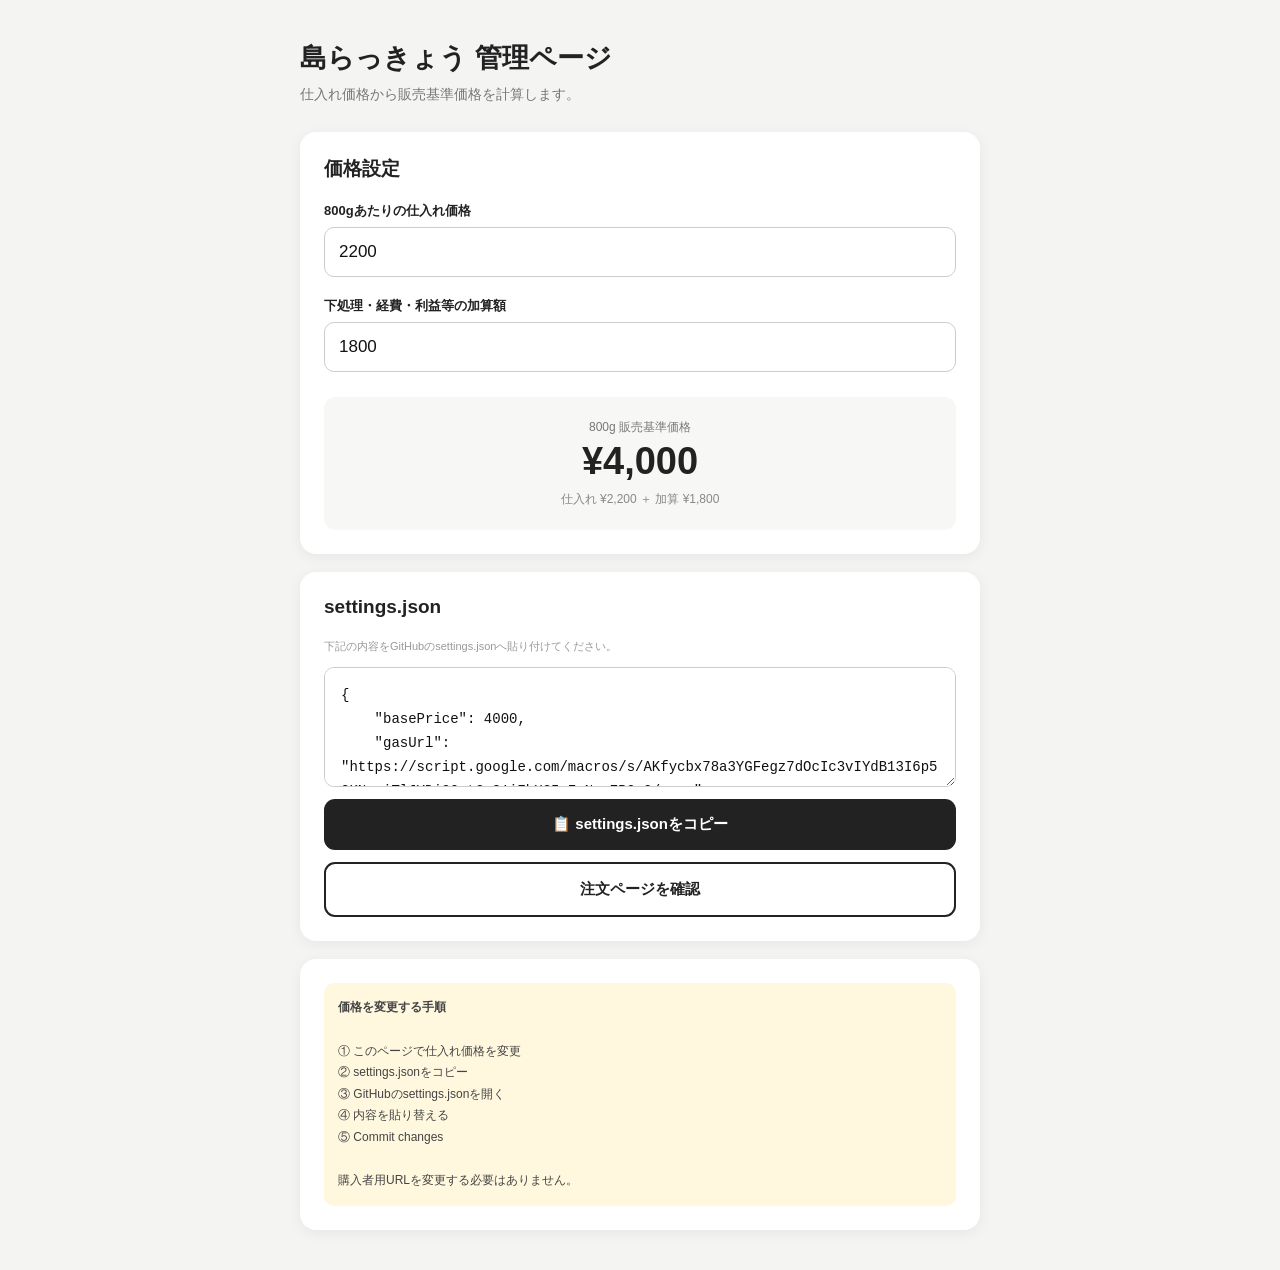
==== control.html @ 5f767c68 "Add files via upload" ====
<!DOCTYPE html>
<html lang="ja">
<head>
<meta charset="UTF-8">
<meta name="viewport" content="width=device-width, initial-scale=1.0">

<title>島らっきょう 管理ページ</title>

<style>
    * {
        box-sizing: border-box;
    }

    html {
        color-scheme: light;
    }

    body {
        margin: 0;
        background: #f4f4f2;
        color: #222;
        font-family:
            -apple-system,
            BlinkMacSystemFont,
            "Segoe UI",
            "Hiragino Kaku Gothic ProN",
            "Yu Gothic",
            sans-serif;
    }

    .container {
        width: min(680px, calc(100% - 32px));
        margin: 40px auto;
    }

    header {
        margin-bottom: 25px;
    }

    h1 {
        margin: 0 0 7px;
        font-size: 27px;
    }

    .subtitle {
        color: #777;
        font-size: 14px;
        line-height: 1.7;
    }

    .card {
        margin-bottom: 18px;
        padding: 24px;
        background: #fff;
        border-radius: 16px;
        box-shadow: 0 3px 14px rgba(0,0,0,.06);
    }

    h2 {
        margin: 0 0 20px;
        font-size: 19px;
    }

    .form-group {
        margin-bottom: 20px;
    }

    label {
        display: block;
        margin-bottom: 7px;
        font-size: 13px;
        font-weight: bold;
    }

    input {
        width: 100%;
        padding: 14px;
        border: 1px solid #ccc;
        border-radius: 10px;
        background: #fff;
        color: #111;
        font-size: 17px;
    }

    .help {
        margin-top: 6px;
        color: #999;
        font-size: 11px;
        line-height: 1.6;
    }

    .result {
        margin-top: 25px;
        padding: 22px;
        background: #f7f7f5;
        border-radius: 12px;
        text-align: center;
    }

    .result-label {
        color: #777;
        font-size: 12px;
    }

    .result-price {
        margin-top: 4px;
        font-size: 38px;
        font-weight: bold;
    }

    .calculation {
        margin-top: 8px;
        color: #888;
        font-size: 12px;
    }

    textarea {
        display: block;
        width: 100%;
        min-height: 120px;
        padding: 16px;
        border: 1px solid #ccc;
        border-radius: 10px;
        background: #fff !important;
        color: #111 !important;
        -webkit-text-fill-color: #111;
        font-family: monospace;
        font-size: 14px;
        line-height: 1.7;
        resize: vertical;
    }

    button {
        width: 100%;
        margin-top: 12px;
        padding: 16px;
        border: 0;
        border-radius: 11px;
        background: #222;
        color: #fff;
        font-size: 15px;
        font-weight: bold;
        cursor: pointer;
    }

    button.secondary {
        border: 2px solid #222;
        background: #fff;
        color: #222;
    }

    .success {
        margin-top: 10px;
        color: #16823b;
        font-size: 13px;
        font-weight: bold;
        text-align: center;
    }

    .notice {
        padding: 14px;
        background: #fff8df;
        color: #444;
        border-radius: 10px;
        font-size: 12px;
        line-height: 1.8;
    }

    .hidden {
        display: none;
    }

    @media (max-width: 520px) {
        .container {
            margin-top: 22px;
        }

        .card {
            padding: 20px;
        }

        .result-price {
            font-size: 34px;
        }
    }
</style>
</head>

<body>

<div class="container">

    <header>

        <h1>
            島らっきょう 管理ページ
        </h1>

        <div class="subtitle">
            仕入れ価格から販売基準価格を計算します。
        </div>

    </header>


    <section class="card">

        <h2>
            価格設定
        </h2>


        <div class="form-group">

            <label for="costPrice">
                800gあたりの仕入れ価格
            </label>

            <input
                type="number"
                id="costPrice"
                value="2200"
                min="0"
                step="10"
            >

        </div>


        <div class="form-group">

            <label for="margin">
                下処理・経費・利益等の加算額
            </label>

            <input
                type="number"
                id="margin"
                value="1800"
                min="0"
                step="10"
            >

        </div>


        <div class="result">

            <div class="result-label">
                800g 販売基準価格
            </div>

            <div
                class="result-price"
                id="basePriceDisplay"
            >
                ¥4,000
            </div>

            <div
                class="calculation"
                id="calculationDisplay"
            ></div>

        </div>

    </section>


    <section class="card">

        <h2>
            settings.json
        </h2>

        <div class="help" style="margin-bottom:12px;">
            下記の内容をGitHubのsettings.jsonへ貼り付けてください。
        </div>


        <textarea
            id="settingsOutput"
            readonly
            spellcheck="false"
        ></textarea>


        <button
            type="button"
            onclick="copySettings()"
        >
            📋 settings.jsonをコピー
        </button>


        <button
            class="secondary"
            type="button"
            onclick="openOrderPage()"
        >
            注文ページを確認
        </button>


        <div
            class="success hidden"
            id="copySuccess"
        >
            コピーしました！
        </div>

    </section>


    <section class="card">

        <div class="notice">
            <strong>価格を変更する手順</strong><br><br>

            ① このページで仕入れ価格を変更<br>
            ② settings.jsonをコピー<br>
            ③ GitHubのsettings.jsonを開く<br>
            ④ 内容を貼り替える<br>
            ⑤ Commit changes<br><br>

            購入者用URLを変更する必要はありません。
        </div>

    </section>

</div>


<script>

let currentSettings = {"basePrice": 3800, "gasUrl": "https://script.google.com/macros/s/AKfycbx78a3YGFegz7dOcIc3vIYdB13I6p5OKNwziTlJYDi2QgtCr81i7hXG5wFnN_xEBQ-0/exec"};

const costInput =
    document.getElementById(
        "costPrice"
    );


const marginInput =
    document.getElementById(
        "margin"
    );


/* ========================================
   基準価格
======================================== */

function calculateBasePrice() {

    const cost =
        Number(
            costInput.value
        ) || 0;


    const margin =
        Number(
            marginInput.value
        ) || 0;


    return (
        Math.round(
            (cost + margin) / 10
        ) * 10
    );
}


/* ========================================
   表示更新
======================================== */

function updatePrice() {

    const cost =
        Number(
            costInput.value
        ) || 0;


    const margin =
        Number(
            marginInput.value
        ) || 0;


    const price =
        calculateBasePrice();


    document
        .getElementById(
            "basePriceDisplay"
        )
        .textContent =
            "¥" +
            price.toLocaleString();


    document
        .getElementById(
            "calculationDisplay"
        )
        .textContent =
            "仕入れ ¥" +
            cost.toLocaleString() +
            " ＋ 加算 ¥" +
            margin.toLocaleString();


    /*
        JSON生成
    */

    const settings = {
        ...currentSettings,
        basePrice: price
    };


    document
        .getElementById(
            "settingsOutput"
        )
        .value =
            JSON.stringify(
                settings,
                null,
                4
            );
}


/* ========================================
   コピー
======================================== */

async function copySettings() {

    const text =
        document
            .getElementById(
                "settingsOutput"
            )
            .value;


    try {

        await navigator
            .clipboard
            .writeText(
                text
            );

    } catch (error) {

        const textarea =
            document.getElementById(
                "settingsOutput"
            );


        textarea.focus();
        textarea.select();

        document.execCommand(
            "copy"
        );

    }


    document
        .getElementById(
            "copySuccess"
        )
        .classList
        .remove(
            "hidden"
        );


    setTimeout(
        () => {

            document
                .getElementById(
                    "copySuccess"
                )
                .classList
                .add(
                    "hidden"
                );

        },
        2000
    );
}


/* ========================================
   注文ページ確認
======================================== */

function openOrderPage() {

    const orderURL =
        new URL(
            "./order.html",
            window.location.href
        );


    window.open(
        orderURL.href,
        "_blank"
    );
}


/* ========================================
   入力
======================================== */

costInput.addEventListener(
    "input",
    updatePrice
);


marginInput.addEventListener(
    "input",
    updatePrice
);


/* ========================================
   初期化
======================================== */

updatePrice();

// 読み込んだ送信先などを保持し、基準価格だけ更新します。
async function loadCurrentSettings() {
    try {
        const response = await fetch("./settings.json?t=" + Date.now(), {cache: "no-store"});
        if (!response.ok) throw new Error("設定取得エラー");
        const settings = await response.json();
        if (typeof settings.gasUrl !== "string" || !settings.gasUrl.trim()) {
            throw new Error("送信先が未設定です");
        }
        currentSettings = settings;
        updatePrice();
    } catch (error) {
        // 現在の設定を取得できない場合も、この統合版の既存送信先を保持します。
        console.warn("設定の取得に失敗しました。既存の送信先を保持します。", error);
    }
}
loadCurrentSettings();

</script>

</body>
</html>
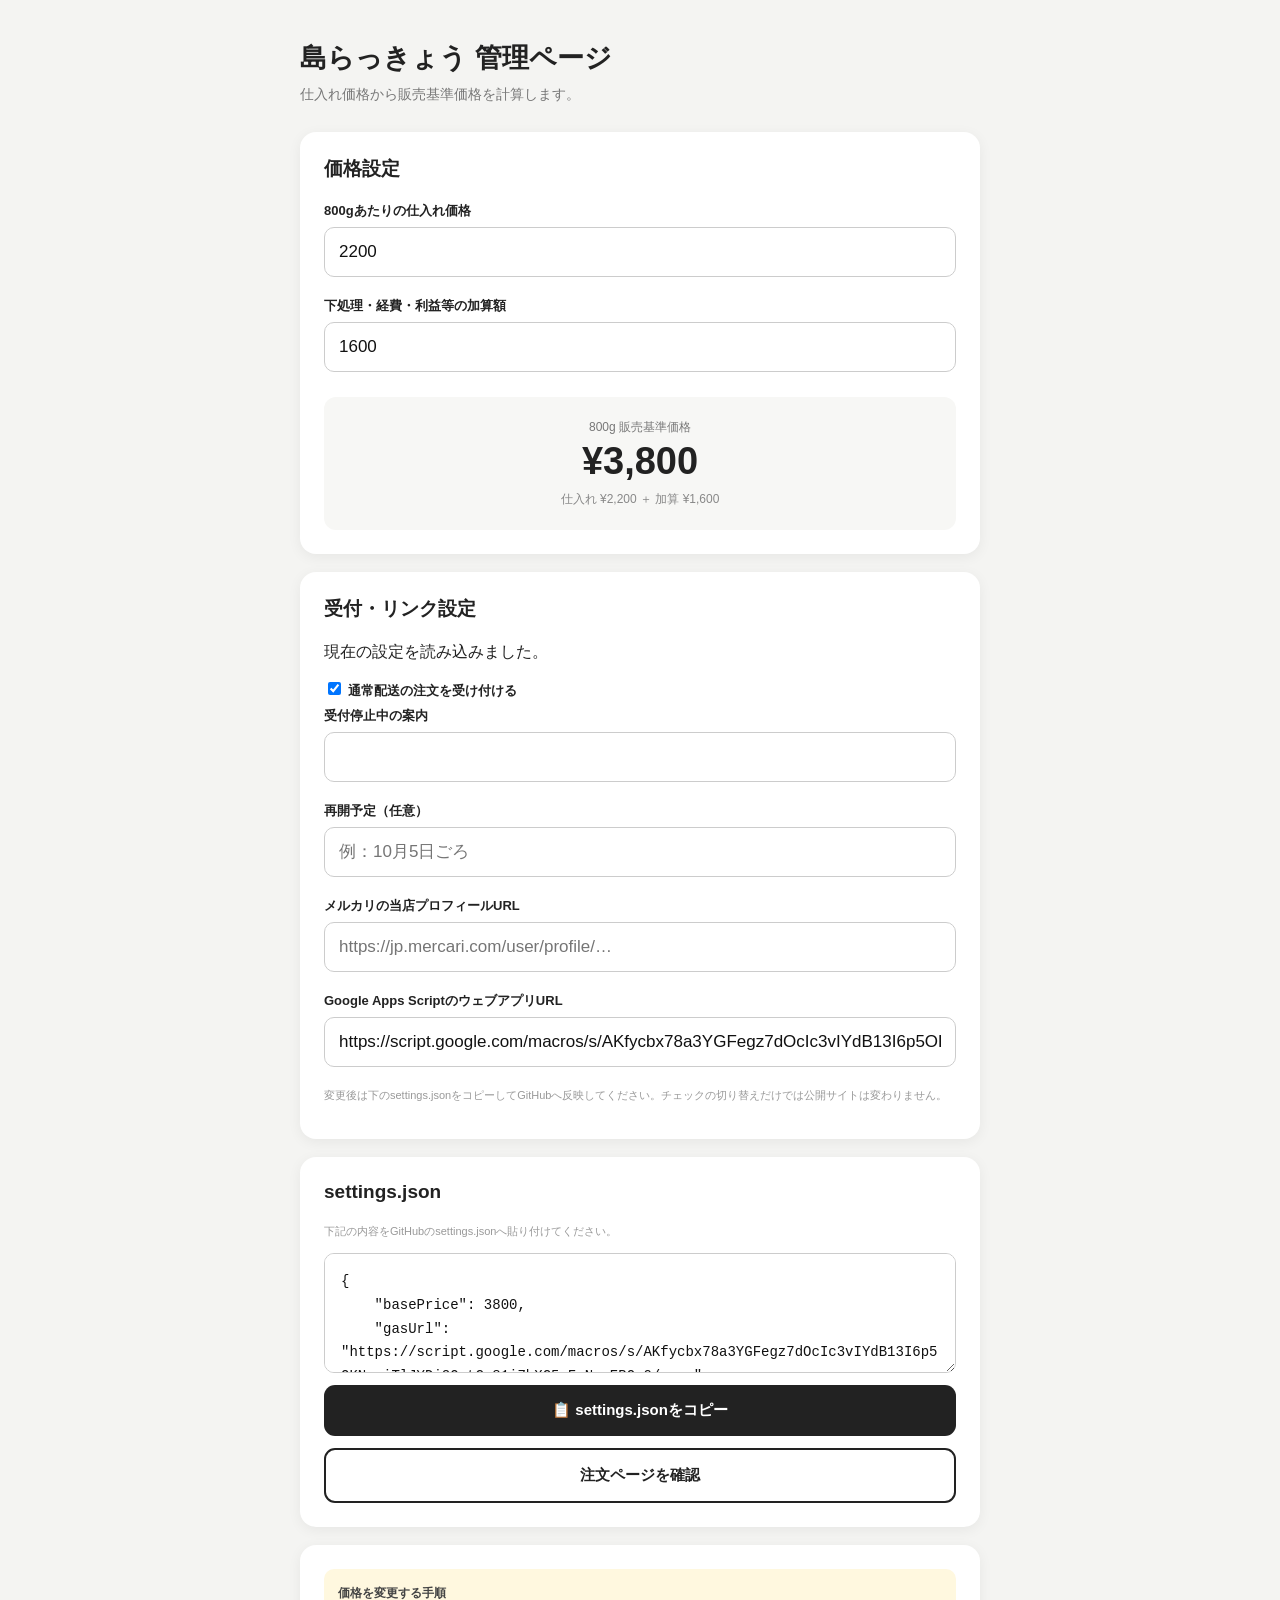
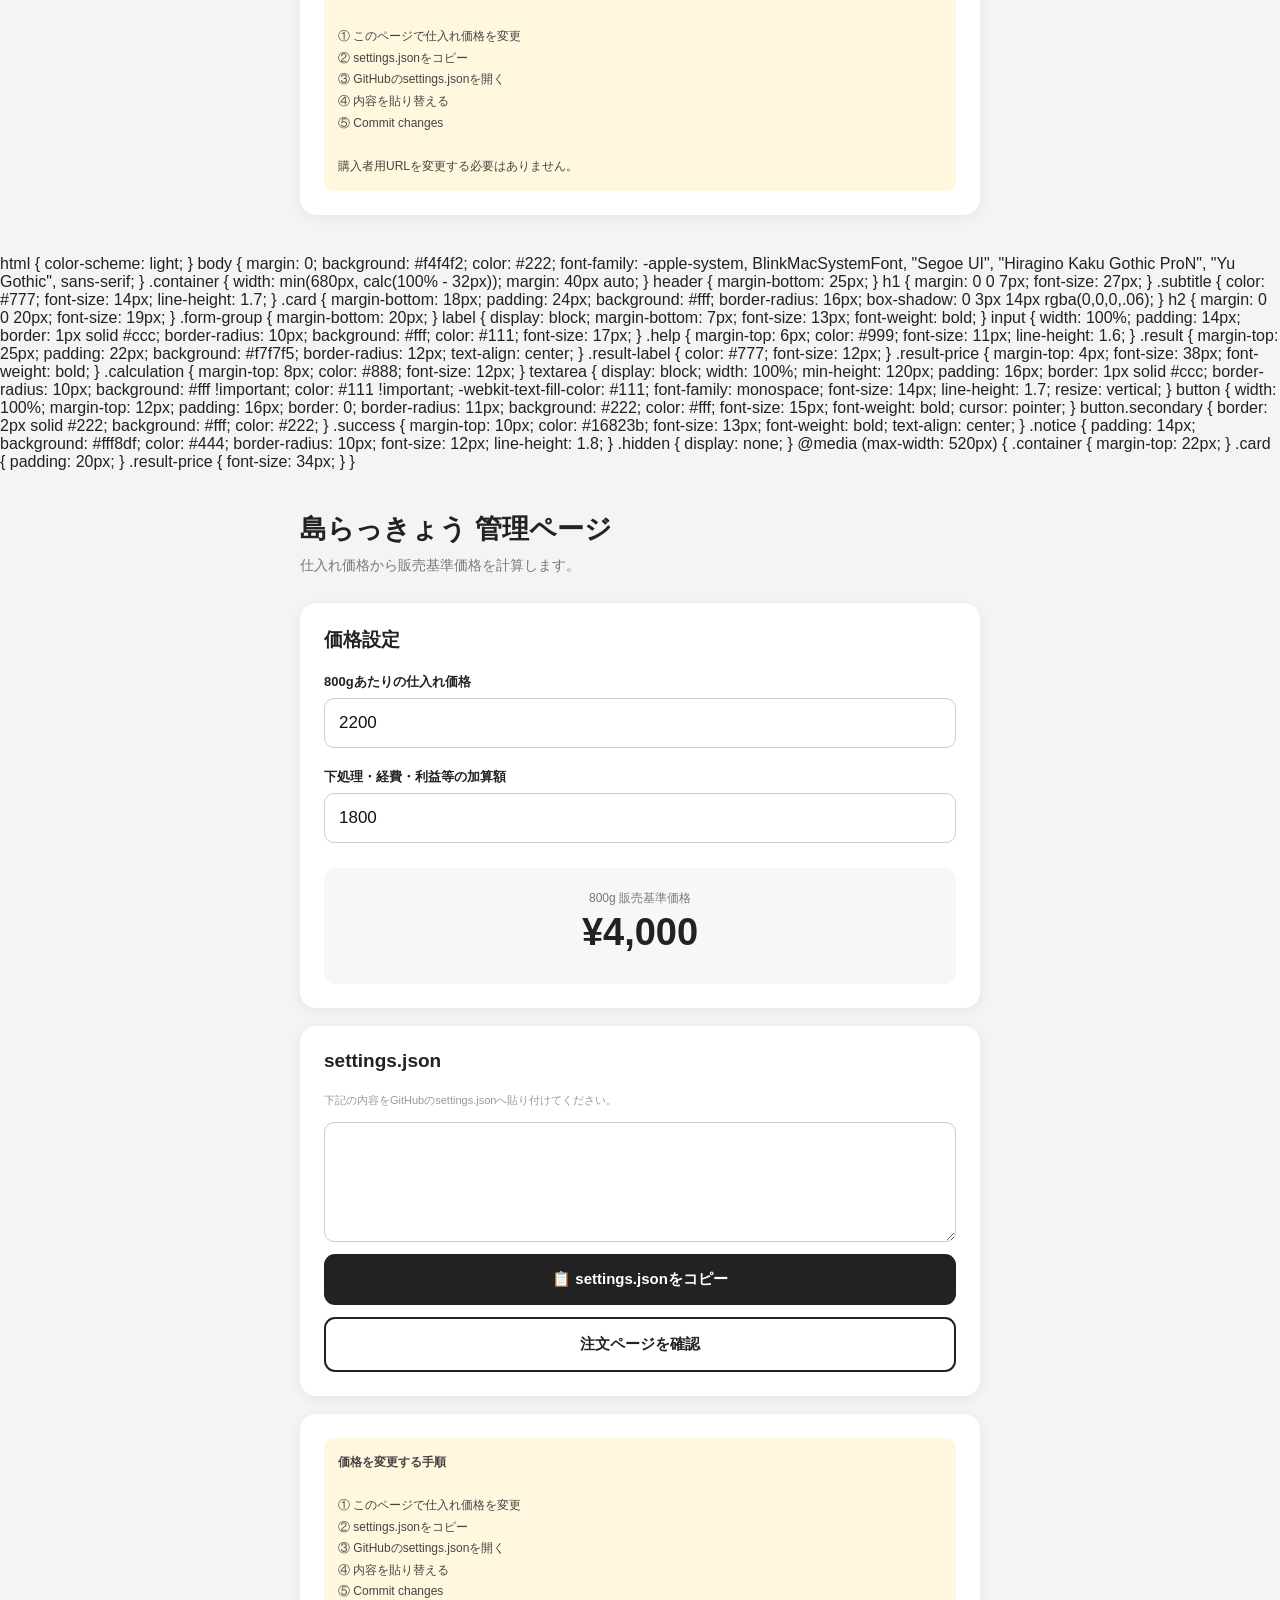
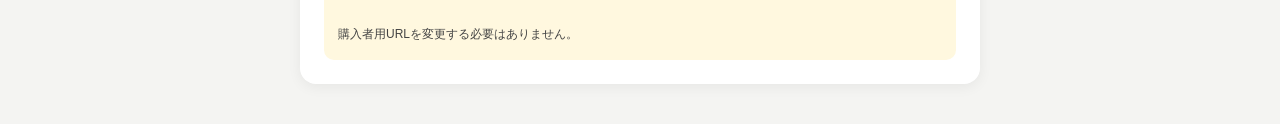
==== commit 57753f55: "Update control.html" ====
--- a/control.html
+++ b/control.html
@@ -1,3 +1,15 @@
+<!DOCTYPE html>
+<html lang="ja">
+<head>
+<meta charset="UTF-8">
+<meta name="viewport" content="width=device-width, initial-scale=1.0">
+
+<title>島らっきょう 管理ページ</title>
+
+<style>
+    * {
+        box-sizing: border-box;
+    }
 <!DOCTYPE html>
 <html lang="ja">
 <head>
@@ -268,6 +280,587 @@
 
 
     <section class="card">
+        <h2>受付・リンク設定</h2>
+        <p id="settingsLoadStatus">現在の設定を読み込んでいます…</p>
+        <label><input style="width:auto" type="checkbox" id="orderEnabled" checked> 通常配送の注文を受け付ける</label>
+        <div class="form-group"><label for="receptionMessage">受付停止中の案内</label><input id="receptionMessage" value="現在、ご注文の受付を停止しています。"></div>
+        <div class="form-group"><label for="reopenText">再開予定（任意）</label><input id="reopenText" placeholder="例：10月5日ごろ"></div>
+        <div class="form-group"><label for="mercariShopUrl">メルカリの当店プロフィールURL</label><input id="mercariShopUrl" type="url" placeholder="https://jp.mercari.com/user/profile/…"></div>
+        <div class="form-group"><label for="gasUrl">Google Apps ScriptのウェブアプリURL</label><input id="gasUrl" type="url"></div>
+        <p class="help">変更後は下のsettings.jsonをコピーしてGitHubへ反映してください。チェックの切り替えだけでは公開サイトは変わりません。</p>
+    </section>
+    <section class="card">
+
+        <h2>
+            settings.json
+        </h2>
+
+        <div class="help" style="margin-bottom:12px;">
+            下記の内容をGitHubのsettings.jsonへ貼り付けてください。
+        </div>
+
+
+        <textarea
+            id="settingsOutput"
+            readonly
+            spellcheck="false"
+        ></textarea>
+
+
+        <button
+            type="button"
+            onclick="copySettings()"
+        >
+            📋 settings.jsonをコピー
+        </button>
+
+
+        <button
+            class="secondary"
+            type="button"
+            onclick="openOrderPage()"
+        >
+            注文ページを確認
+        </button>
+
+
+        <div
+            class="success hidden"
+            id="copySuccess"
+        >
+            コピーしました！
+        </div>
+
+    </section>
+
+
+    <section class="card">
+
+        <div class="notice">
+            <strong>価格を変更する手順</strong><br><br>
+
+            ① このページで仕入れ価格を変更<br>
+            ② settings.jsonをコピー<br>
+            ③ GitHubのsettings.jsonを開く<br>
+            ④ 内容を貼り替える<br>
+            ⑤ Commit changes<br><br>
+
+            購入者用URLを変更する必要はありません。
+        </div>
+
+    </section>
+
+</div>
+
+
+<script>
+
+let loadedSettings = {};
+let settingsLoaded = false;
+
+const costInput =
+    document.getElementById(
+        "costPrice"
+    );
+
+
+const marginInput =
+    document.getElementById(
+        "margin"
+    );
+
+
+/* ========================================
+   基準価格
+======================================== */
+
+function calculateBasePrice() {
+
+    const cost =
+        Number(
+            costInput.value
+        ) || 0;
+
+
+    const margin =
+        Number(
+            marginInput.value
+        ) || 0;
+
+
+    return (
+        Math.round(
+            (cost + margin) / 10
+        ) * 10
+    );
+}
+
+
+/* ========================================
+   表示更新
+======================================== */
+
+function updatePrice() {
+
+    const cost =
+        Number(
+            costInput.value
+        ) || 0;
+
+
+    const margin =
+        Number(
+            marginInput.value
+        ) || 0;
+
+
+    const price =
+        calculateBasePrice();
+
+
+    document
+        .getElementById(
+            "basePriceDisplay"
+        )
+        .textContent =
+            "¥" +
+            price.toLocaleString();
+
+
+    document
+        .getElementById(
+            "calculationDisplay"
+        )
+        .textContent =
+            "仕入れ ¥" +
+            cost.toLocaleString() +
+            " ＋ 加算 ¥" +
+            margin.toLocaleString();
+
+
+    /*
+        JSON生成
+    */
+
+    const settings = {
+        ...loadedSettings,
+        basePrice: price,
+        gasUrl: document.getElementById("gasUrl").value.trim(),
+        orderEnabled: document.getElementById("orderEnabled").checked,
+        receptionMessage: document.getElementById("receptionMessage").value.trim(),
+        reopenText: document.getElementById("reopenText").value.trim(),
+        mercariShopUrl: document.getElementById("mercariShopUrl").value.trim()
+    };
+
+
+    document
+        .getElementById(
+            "settingsOutput"
+        )
+        .value =
+            JSON.stringify(
+                settings,
+                null,
+                4
+            );
+}
+
+
+/* ========================================
+   コピー
+======================================== */
+
+async function copySettings() {
+    if (!settingsLoaded) { alert("設定の読込み完了後にコピーしてください。"); return; }
+    if (!document.getElementById("gasUrl").value.trim()) { alert("注文送信先URLを入力してください。"); return; }
+
+
+    const text =
+        document
+            .getElementById(
+                "settingsOutput"
+            )
+            .value;
+
+
+    try {
+
+        await navigator
+            .clipboard
+            .writeText(
+                text
+            );
+
+    } catch (error) {
+
+        const textarea =
+            document.getElementById(
+                "settingsOutput"
+            );
+
+
+        textarea.focus();
+        textarea.select();
+
+        document.execCommand(
+            "copy"
+        );
+
+    }
+
+
+    document
+        .getElementById(
+            "copySuccess"
+        )
+        .classList
+        .remove(
+            "hidden"
+        );
+
+
+    setTimeout(
+        () => {
+
+            document
+                .getElementById(
+                    "copySuccess"
+                )
+                .classList
+                .add(
+                    "hidden"
+                );
+
+        },
+        2000
+    );
+}
+
+
+/* ========================================
+   注文ページ確認
+======================================== */
+
+function openOrderPage() {
+
+    const orderURL =
+        new URL(
+            "./order.html",
+            window.location.href
+        );
+
+
+    window.open(
+        orderURL.href,
+        "_blank"
+    );
+}
+
+
+/* ========================================
+   入力
+======================================== */
+
+costInput.addEventListener(
+    "input",
+    updatePrice
+);
+
+
+marginInput.addEventListener(
+    "input",
+    updatePrice
+);
+
+
+/* ========================================
+   初期化
+======================================== */
+
+async function loadCurrentSettings() {
+    try {
+        const response = await fetch("./settings.json?t=" + Date.now(), {cache:"no-store"});
+        if (!response.ok) throw new Error("設定を取得できませんでした。");
+        loadedSettings = await response.json();
+        marginInput.value = Number(loadedSettings.basePrice) - Number(costInput.value);
+        for (const id of ["gasUrl", "receptionMessage", "reopenText", "mercariShopUrl"]) {
+            document.getElementById(id).value = loadedSettings[id] || "";
+        }
+        document.getElementById("orderEnabled").checked = loadedSettings.orderEnabled !== false;
+        settingsLoaded = true;
+        document.getElementById("settingsLoadStatus").textContent = "現在の設定を読み込みました。";
+        updatePrice();
+    } catch (error) {
+        document.getElementById("settingsLoadStatus").textContent = "設定の読込みに失敗しました。再読み込みしてください。";
+    }
+}
+for (const id of ["gasUrl", "orderEnabled", "receptionMessage", "reopenText", "mercariShopUrl"]) {
+    document.getElementById(id).addEventListener("input", updatePrice);
+}
+loadCurrentSettings();
+
+</script>
+
+</body>
+</html>
+
+    html {
+        color-scheme: light;
+    }
+
+    body {
+        margin: 0;
+        background: #f4f4f2;
+        color: #222;
+        font-family:
+            -apple-system,
+            BlinkMacSystemFont,
+            "Segoe UI",
+            "Hiragino Kaku Gothic ProN",
+            "Yu Gothic",
+            sans-serif;
+    }
+
+    .container {
+        width: min(680px, calc(100% - 32px));
+        margin: 40px auto;
+    }
+
+    header {
+        margin-bottom: 25px;
+    }
+
+    h1 {
+        margin: 0 0 7px;
+        font-size: 27px;
+    }
+
+    .subtitle {
+        color: #777;
+        font-size: 14px;
+        line-height: 1.7;
+    }
+
+    .card {
+        margin-bottom: 18px;
+        padding: 24px;
+        background: #fff;
+        border-radius: 16px;
+        box-shadow: 0 3px 14px rgba(0,0,0,.06);
+    }
+
+    h2 {
+        margin: 0 0 20px;
+        font-size: 19px;
+    }
+
+    .form-group {
+        margin-bottom: 20px;
+    }
+
+    label {
+        display: block;
+        margin-bottom: 7px;
+        font-size: 13px;
+        font-weight: bold;
+    }
+
+    input {
+        width: 100%;
+        padding: 14px;
+        border: 1px solid #ccc;
+        border-radius: 10px;
+        background: #fff;
+        color: #111;
+        font-size: 17px;
+    }
+
+    .help {
+        margin-top: 6px;
+        color: #999;
+        font-size: 11px;
+        line-height: 1.6;
+    }
+
+    .result {
+        margin-top: 25px;
+        padding: 22px;
+        background: #f7f7f5;
+        border-radius: 12px;
+        text-align: center;
+    }
+
+    .result-label {
+        color: #777;
+        font-size: 12px;
+    }
+
+    .result-price {
+        margin-top: 4px;
+        font-size: 38px;
+        font-weight: bold;
+    }
+
+    .calculation {
+        margin-top: 8px;
+        color: #888;
+        font-size: 12px;
+    }
+
+    textarea {
+        display: block;
+        width: 100%;
+        min-height: 120px;
+        padding: 16px;
+        border: 1px solid #ccc;
+        border-radius: 10px;
+        background: #fff !important;
+        color: #111 !important;
+        -webkit-text-fill-color: #111;
+        font-family: monospace;
+        font-size: 14px;
+        line-height: 1.7;
+        resize: vertical;
+    }
+
+    button {
+        width: 100%;
+        margin-top: 12px;
+        padding: 16px;
+        border: 0;
+        border-radius: 11px;
+        background: #222;
+        color: #fff;
+        font-size: 15px;
+        font-weight: bold;
+        cursor: pointer;
+    }
+
+    button.secondary {
+        border: 2px solid #222;
+        background: #fff;
+        color: #222;
+    }
+
+    .success {
+        margin-top: 10px;
+        color: #16823b;
+        font-size: 13px;
+        font-weight: bold;
+        text-align: center;
+    }
+
+    .notice {
+        padding: 14px;
+        background: #fff8df;
+        color: #444;
+        border-radius: 10px;
+        font-size: 12px;
+        line-height: 1.8;
+    }
+
+    .hidden {
+        display: none;
+    }
+
+    @media (max-width: 520px) {
+        .container {
+            margin-top: 22px;
+        }
+
+        .card {
+            padding: 20px;
+        }
+
+        .result-price {
+            font-size: 34px;
+        }
+    }
+</style>
+</head>
+
+<body>
+
+<div class="container">
+
+    <header>
+
+        <h1>
+            島らっきょう 管理ページ
+        </h1>
+
+        <div class="subtitle">
+            仕入れ価格から販売基準価格を計算します。
+        </div>
+
+    </header>
+
+
+    <section class="card">
+
+        <h2>
+            価格設定
+        </h2>
+
+
+        <div class="form-group">
+
+            <label for="costPrice">
+                800gあたりの仕入れ価格
+            </label>
+
+            <input
+                type="number"
+                id="costPrice"
+                value="2200"
+                min="0"
+                step="10"
+            >
+
+        </div>
+
+
+        <div class="form-group">
+
+            <label for="margin">
+                下処理・経費・利益等の加算額
+            </label>
+
+            <input
+                type="number"
+                id="margin"
+                value="1800"
+                min="0"
+                step="10"
+            >
+
+        </div>
+
+
+        <div class="result">
+
+            <div class="result-label">
+                800g 販売基準価格
+            </div>
+
+            <div
+                class="result-price"
+                id="basePriceDisplay"
+            >
+                ¥4,000
+            </div>
+
+            <div
+                class="calculation"
+                id="calculationDisplay"
+            ></div>
+
+        </div>
+
+    </section>
+
+
+    <section class="card">
 
         <h2>
             settings.json
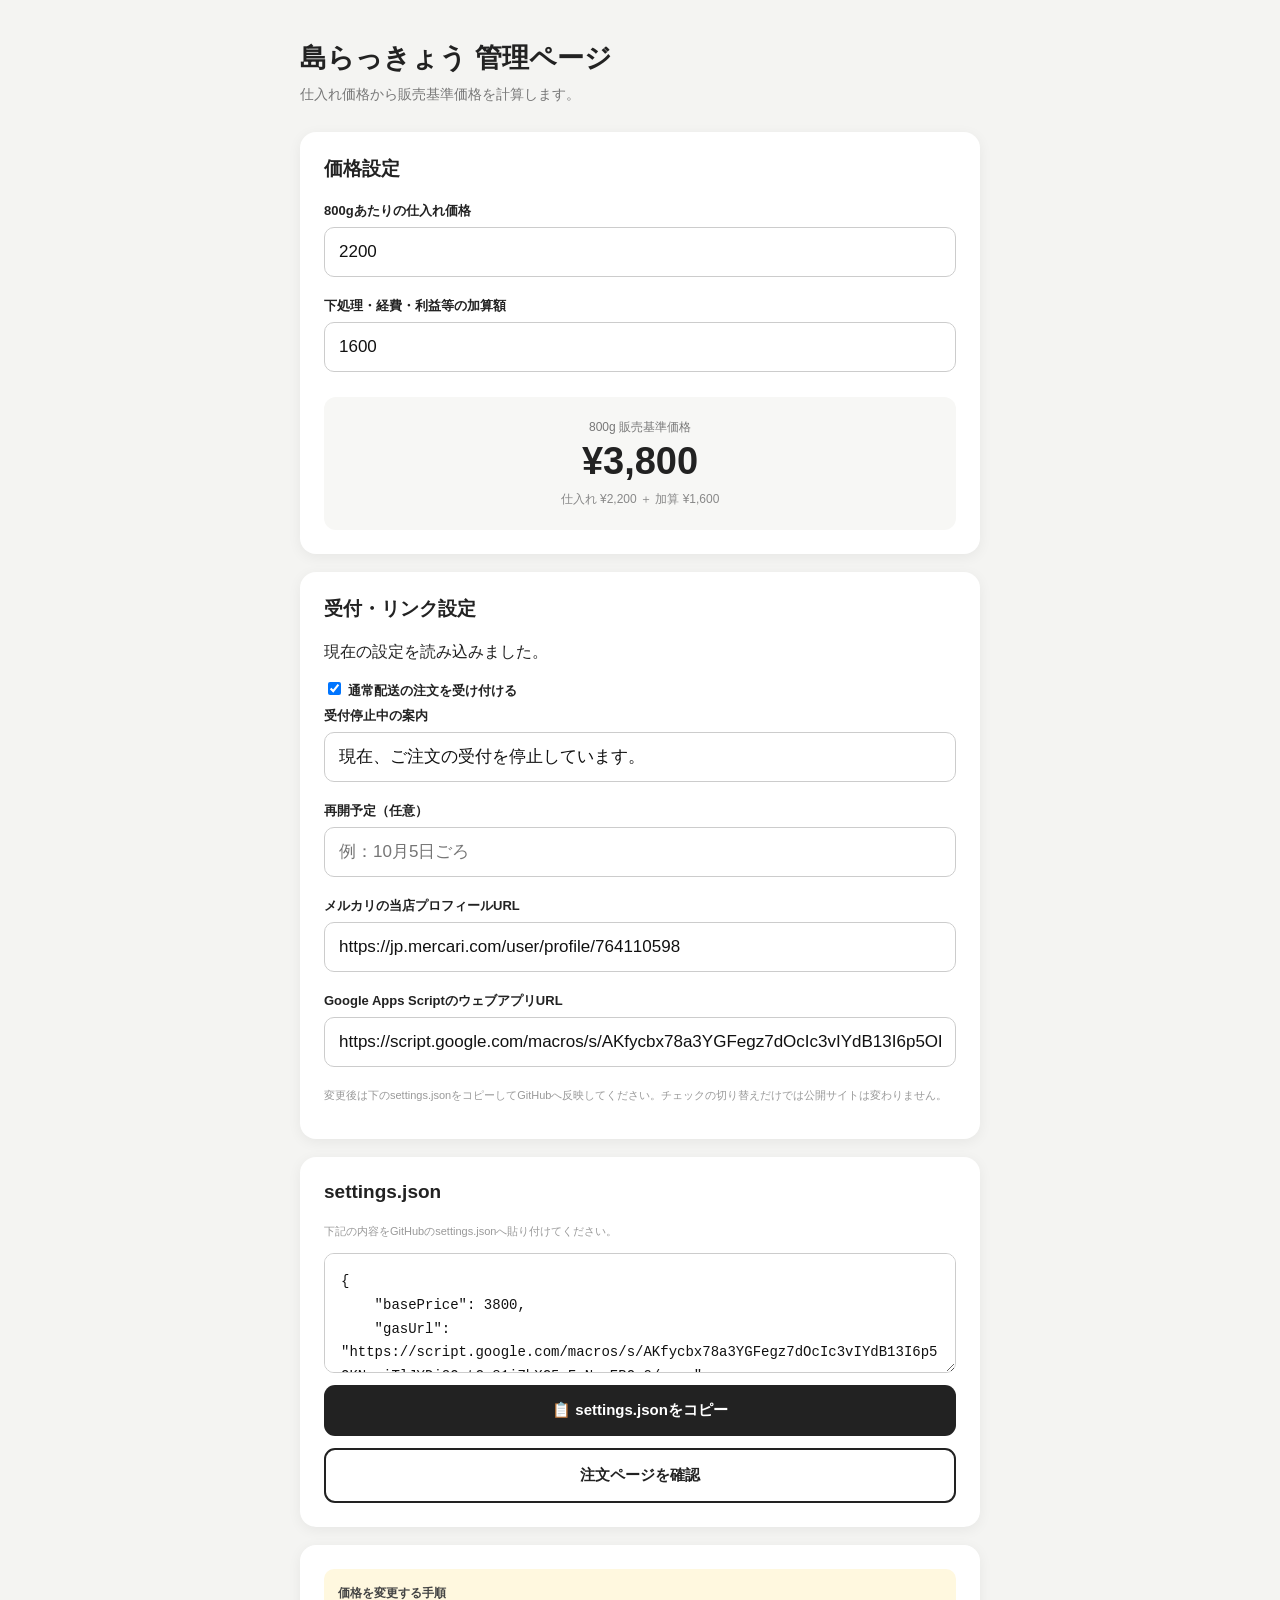
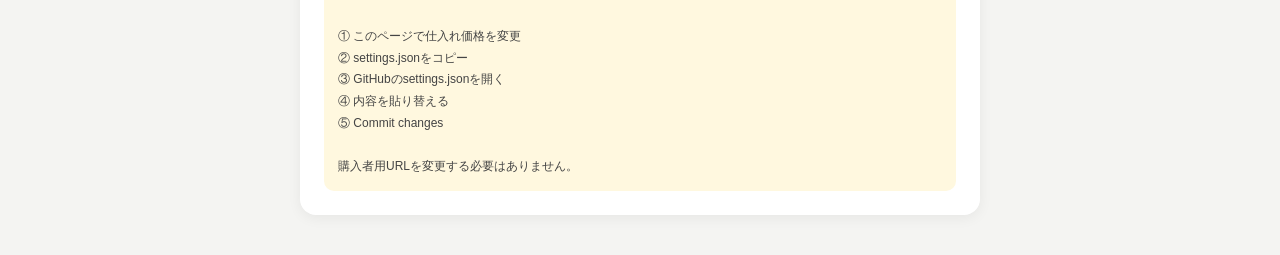
==== commit 5957683e: "Update control.html" ====
--- a/control.html
+++ b/control.html
@@ -1,15 +1,3 @@
-<!DOCTYPE html>
-<html lang="ja">
-<head>
-<meta charset="UTF-8">
-<meta name="viewport" content="width=device-width, initial-scale=1.0">
-
-<title>島らっきょう 管理ページ</title>
-
-<style>
-    * {
-        box-sizing: border-box;
-    }
 <!DOCTYPE html>
 <html lang="ja">
 <head>
@@ -603,563 +591,3 @@
 
 </body>
 </html>
-
-    html {
-        color-scheme: light;
-    }
-
-    body {
-        margin: 0;
-        background: #f4f4f2;
-        color: #222;
-        font-family:
-            -apple-system,
-            BlinkMacSystemFont,
-            "Segoe UI",
-            "Hiragino Kaku Gothic ProN",
-            "Yu Gothic",
-            sans-serif;
-    }
-
-    .container {
-        width: min(680px, calc(100% - 32px));
-        margin: 40px auto;
-    }
-
-    header {
-        margin-bottom: 25px;
-    }
-
-    h1 {
-        margin: 0 0 7px;
-        font-size: 27px;
-    }
-
-    .subtitle {
-        color: #777;
-        font-size: 14px;
-        line-height: 1.7;
-    }
-
-    .card {
-        margin-bottom: 18px;
-        padding: 24px;
-        background: #fff;
-        border-radius: 16px;
-        box-shadow: 0 3px 14px rgba(0,0,0,.06);
-    }
-
-    h2 {
-        margin: 0 0 20px;
-        font-size: 19px;
-    }
-
-    .form-group {
-        margin-bottom: 20px;
-    }
-
-    label {
-        display: block;
-        margin-bottom: 7px;
-        font-size: 13px;
-        font-weight: bold;
-    }
-
-    input {
-        width: 100%;
-        padding: 14px;
-        border: 1px solid #ccc;
-        border-radius: 10px;
-        background: #fff;
-        color: #111;
-        font-size: 17px;
-    }
-
-    .help {
-        margin-top: 6px;
-        color: #999;
-        font-size: 11px;
-        line-height: 1.6;
-    }
-
-    .result {
-        margin-top: 25px;
-        padding: 22px;
-        background: #f7f7f5;
-        border-radius: 12px;
-        text-align: center;
-    }
-
-    .result-label {
-        color: #777;
-        font-size: 12px;
-    }
-
-    .result-price {
-        margin-top: 4px;
-        font-size: 38px;
-        font-weight: bold;
-    }
-
-    .calculation {
-        margin-top: 8px;
-        color: #888;
-        font-size: 12px;
-    }
-
-    textarea {
-        display: block;
-        width: 100%;
-        min-height: 120px;
-        padding: 16px;
-        border: 1px solid #ccc;
-        border-radius: 10px;
-        background: #fff !important;
-        color: #111 !important;
-        -webkit-text-fill-color: #111;
-        font-family: monospace;
-        font-size: 14px;
-        line-height: 1.7;
-        resize: vertical;
-    }
-
-    button {
-        width: 100%;
-        margin-top: 12px;
-        padding: 16px;
-        border: 0;
-        border-radius: 11px;
-        background: #222;
-        color: #fff;
-        font-size: 15px;
-        font-weight: bold;
-        cursor: pointer;
-    }
-
-    button.secondary {
-        border: 2px solid #222;
-        background: #fff;
-        color: #222;
-    }
-
-    .success {
-        margin-top: 10px;
-        color: #16823b;
-        font-size: 13px;
-        font-weight: bold;
-        text-align: center;
-    }
-
-    .notice {
-        padding: 14px;
-        background: #fff8df;
-        color: #444;
-        border-radius: 10px;
-        font-size: 12px;
-        line-height: 1.8;
-    }
-
-    .hidden {
-        display: none;
-    }
-
-    @media (max-width: 520px) {
-        .container {
-            margin-top: 22px;
-        }
-
-        .card {
-            padding: 20px;
-        }
-
-        .result-price {
-            font-size: 34px;
-        }
-    }
-</style>
-</head>
-
-<body>
-
-<div class="container">
-
-    <header>
-
-        <h1>
-            島らっきょう 管理ページ
-        </h1>
-
-        <div class="subtitle">
-            仕入れ価格から販売基準価格を計算します。
-        </div>
-
-    </header>
-
-
-    <section class="card">
-
-        <h2>
-            価格設定
-        </h2>
-
-
-        <div class="form-group">
-
-            <label for="costPrice">
-                800gあたりの仕入れ価格
-            </label>
-
-            <input
-                type="number"
-                id="costPrice"
-                value="2200"
-                min="0"
-                step="10"
-            >
-
-        </div>
-
-
-        <div class="form-group">
-
-            <label for="margin">
-                下処理・経費・利益等の加算額
-            </label>
-
-            <input
-                type="number"
-                id="margin"
-                value="1800"
-                min="0"
-                step="10"
-            >
-
-        </div>
-
-
-        <div class="result">
-
-            <div class="result-label">
-                800g 販売基準価格
-            </div>
-
-            <div
-                class="result-price"
-                id="basePriceDisplay"
-            >
-                ¥4,000
-            </div>
-
-            <div
-                class="calculation"
-                id="calculationDisplay"
-            ></div>
-
-        </div>
-
-    </section>
-
-
-    <section class="card">
-
-        <h2>
-            settings.json
-        </h2>
-
-        <div class="help" style="margin-bottom:12px;">
-            下記の内容をGitHubのsettings.jsonへ貼り付けてください。
-        </div>
-
-
-        <textarea
-            id="settingsOutput"
-            readonly
-            spellcheck="false"
-        ></textarea>
-
-
-        <button
-            type="button"
-            onclick="copySettings()"
-        >
-            📋 settings.jsonをコピー
-        </button>
-
-
-        <button
-            class="secondary"
-            type="button"
-            onclick="openOrderPage()"
-        >
-            注文ページを確認
-        </button>
-
-
-        <div
-            class="success hidden"
-            id="copySuccess"
-        >
-            コピーしました！
-        </div>
-
-    </section>
-
-
-    <section class="card">
-
-        <div class="notice">
-            <strong>価格を変更する手順</strong><br><br>
-
-            ① このページで仕入れ価格を変更<br>
-            ② settings.jsonをコピー<br>
-            ③ GitHubのsettings.jsonを開く<br>
-            ④ 内容を貼り替える<br>
-            ⑤ Commit changes<br><br>
-
-            購入者用URLを変更する必要はありません。
-        </div>
-
-    </section>
-
-</div>
-
-
-<script>
-
-let currentSettings = {"basePrice": 3800, "gasUrl": "https://script.google.com/macros/s/AKfycbx78a3YGFegz7dOcIc3vIYdB13I6p5OKNwziTlJYDi2QgtCr81i7hXG5wFnN_xEBQ-0/exec"};
-
-const costInput =
-    document.getElementById(
-        "costPrice"
-    );
-
-
-const marginInput =
-    document.getElementById(
-        "margin"
-    );
-
-
-/* ========================================
-   基準価格
-======================================== */
-
-function calculateBasePrice() {
-
-    const cost =
-        Number(
-            costInput.value
-        ) || 0;
-
-
-    const margin =
-        Number(
-            marginInput.value
-        ) || 0;
-
-
-    return (
-        Math.round(
-            (cost + margin) / 10
-        ) * 10
-    );
-}
-
-
-/* ========================================
-   表示更新
-======================================== */
-
-function updatePrice() {
-
-    const cost =
-        Number(
-            costInput.value
-        ) || 0;
-
-
-    const margin =
-        Number(
-            marginInput.value
-        ) || 0;
-
-
-    const price =
-        calculateBasePrice();
-
-
-    document
-        .getElementById(
-            "basePriceDisplay"
-        )
-        .textContent =
-            "¥" +
-            price.toLocaleString();
-
-
-    document
-        .getElementById(
-            "calculationDisplay"
-        )
-        .textContent =
-            "仕入れ ¥" +
-            cost.toLocaleString() +
-            " ＋ 加算 ¥" +
-            margin.toLocaleString();
-
-
-    /*
-        JSON生成
-    */
-
-    const settings = {
-        ...currentSettings,
-        basePrice: price
-    };
-
-
-    document
-        .getElementById(
-            "settingsOutput"
-        )
-        .value =
-            JSON.stringify(
-                settings,
-                null,
-                4
-            );
-}
-
-
-/* ========================================
-   コピー
-======================================== */
-
-async function copySettings() {
-
-    const text =
-        document
-            .getElementById(
-                "settingsOutput"
-            )
-            .value;
-
-
-    try {
-
-        await navigator
-            .clipboard
-            .writeText(
-                text
-            );
-
-    } catch (error) {
-
-        const textarea =
-            document.getElementById(
-                "settingsOutput"
-            );
-
-
-        textarea.focus();
-        textarea.select();
-
-        document.execCommand(
-            "copy"
-        );
-
-    }
-
-
-    document
-        .getElementById(
-            "copySuccess"
-        )
-        .classList
-        .remove(
-            "hidden"
-        );
-
-
-    setTimeout(
-        () => {
-
-            document
-                .getElementById(
-                    "copySuccess"
-                )
-                .classList
-                .add(
-                    "hidden"
-                );
-
-        },
-        2000
-    );
-}
-
-
-/* ========================================
-   注文ページ確認
-======================================== */
-
-function openOrderPage() {
-
-    const orderURL =
-        new URL(
-            "./order.html",
-            window.location.href
-        );
-
-
-    window.open(
-        orderURL.href,
-        "_blank"
-    );
-}
-
-
-/* ========================================
-   入力
-======================================== */
-
-costInput.addEventListener(
-    "input",
-    updatePrice
-);
-
-
-marginInput.addEventListener(
-    "input",
-    updatePrice
-);
-
-
-/* ========================================
-   初期化
-======================================== */
-
-updatePrice();
-
-// 読み込んだ送信先などを保持し、基準価格だけ更新します。
-async function loadCurrentSettings() {
-    try {
-        const response = await fetch("./settings.json?t=" + Date.now(), {cache: "no-store"});
-        if (!response.ok) throw new Error("設定取得エラー");
-        const settings = await response.json();
-        if (typeof settings.gasUrl !== "string" || !settings.gasUrl.trim()) {
-            throw new Error("送信先が未設定です");
-        }
-        currentSettings = settings;
-        updatePrice();
-    } catch (error) {
-        // 現在の設定を取得できない場合も、この統合版の既存送信先を保持します。
-        console.warn("設定の取得に失敗しました。既存の送信先を保持します。", error);
-    }
-}
-loadCurrentSettings();
-
-</script>
-
-</body>
-</html>
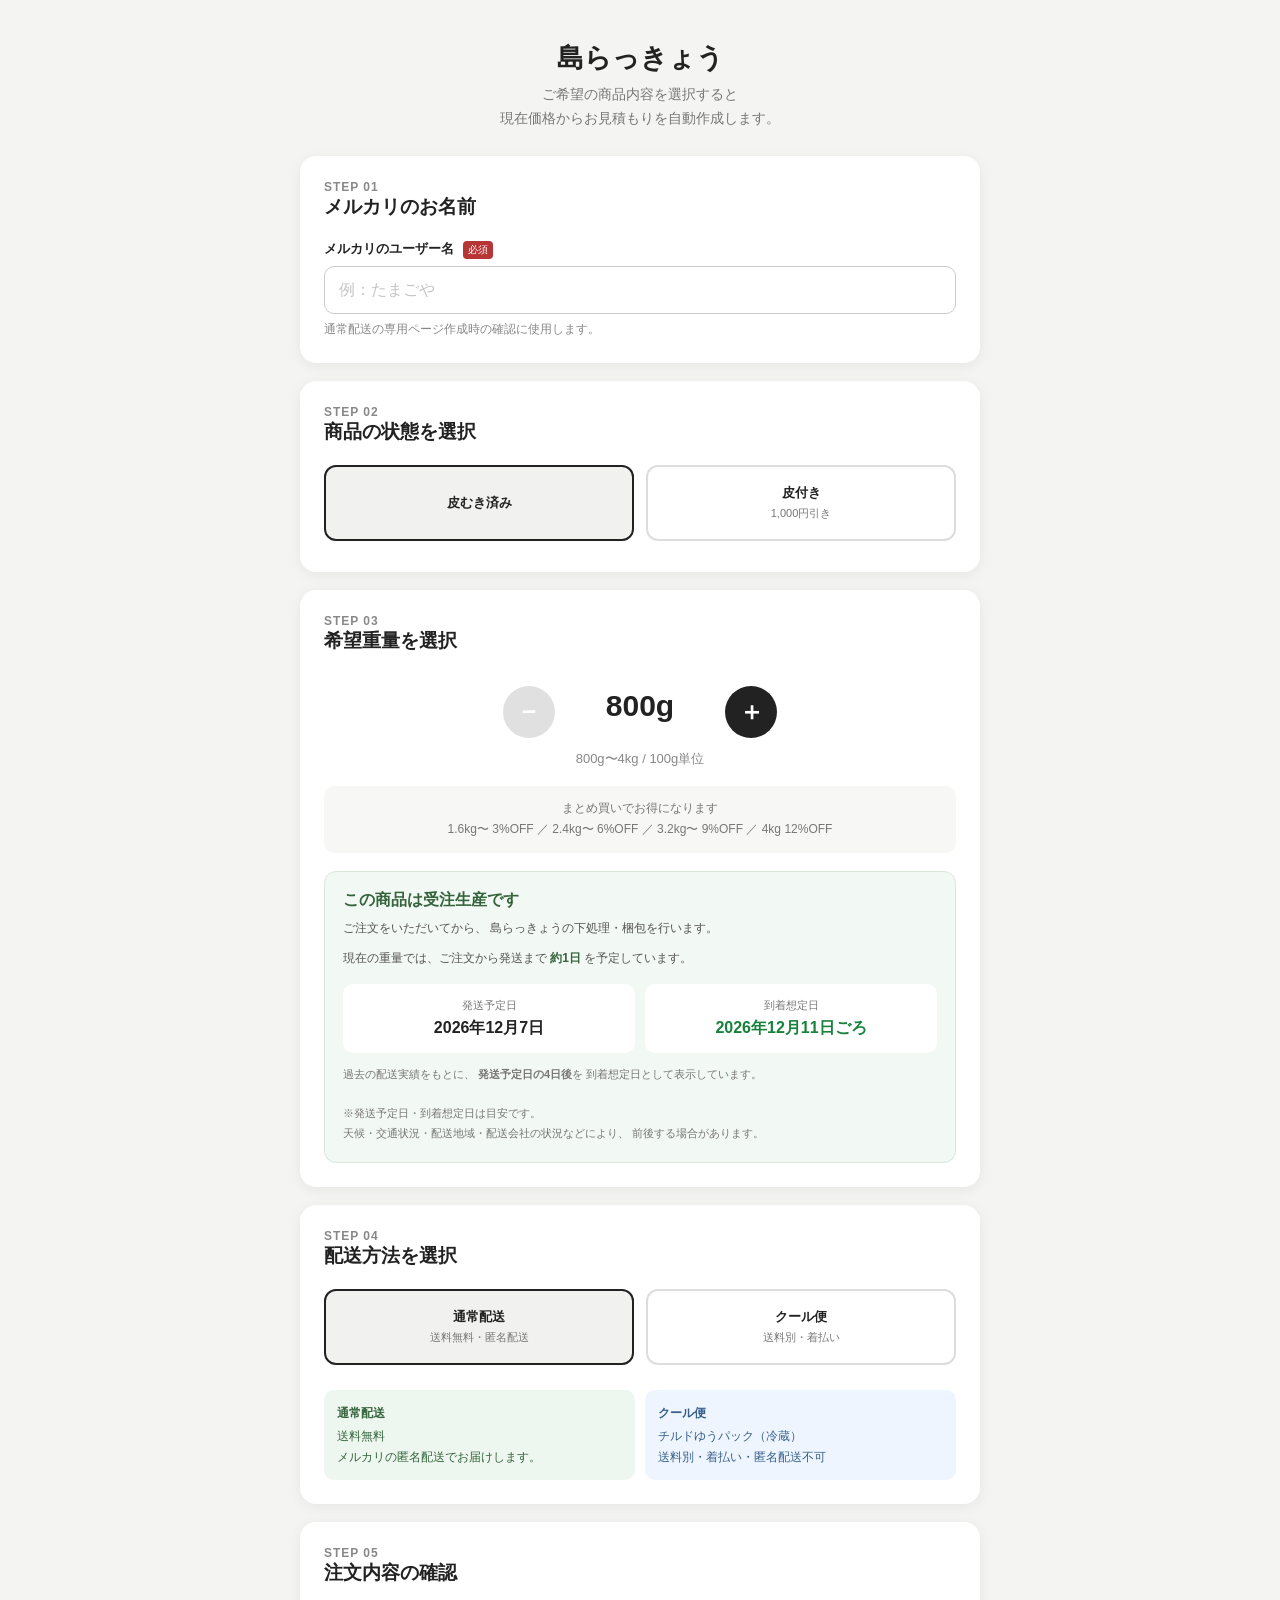
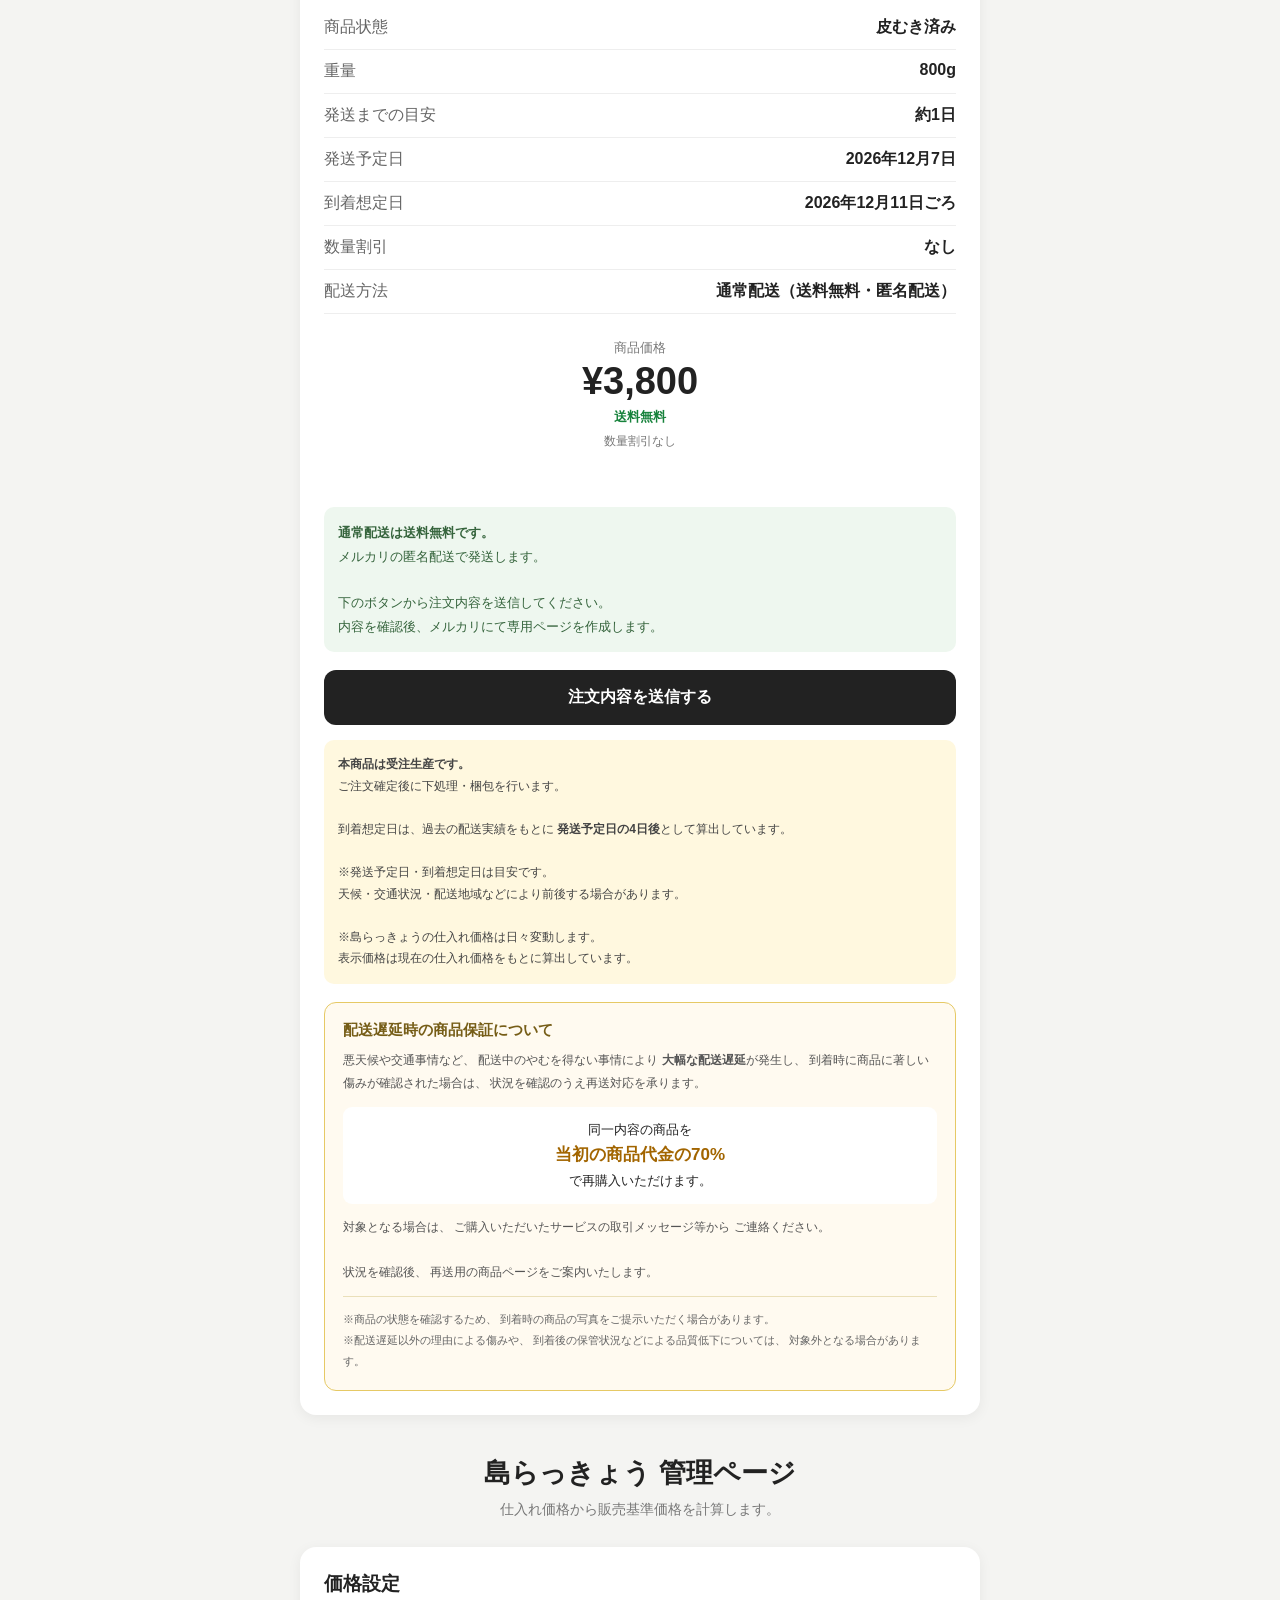
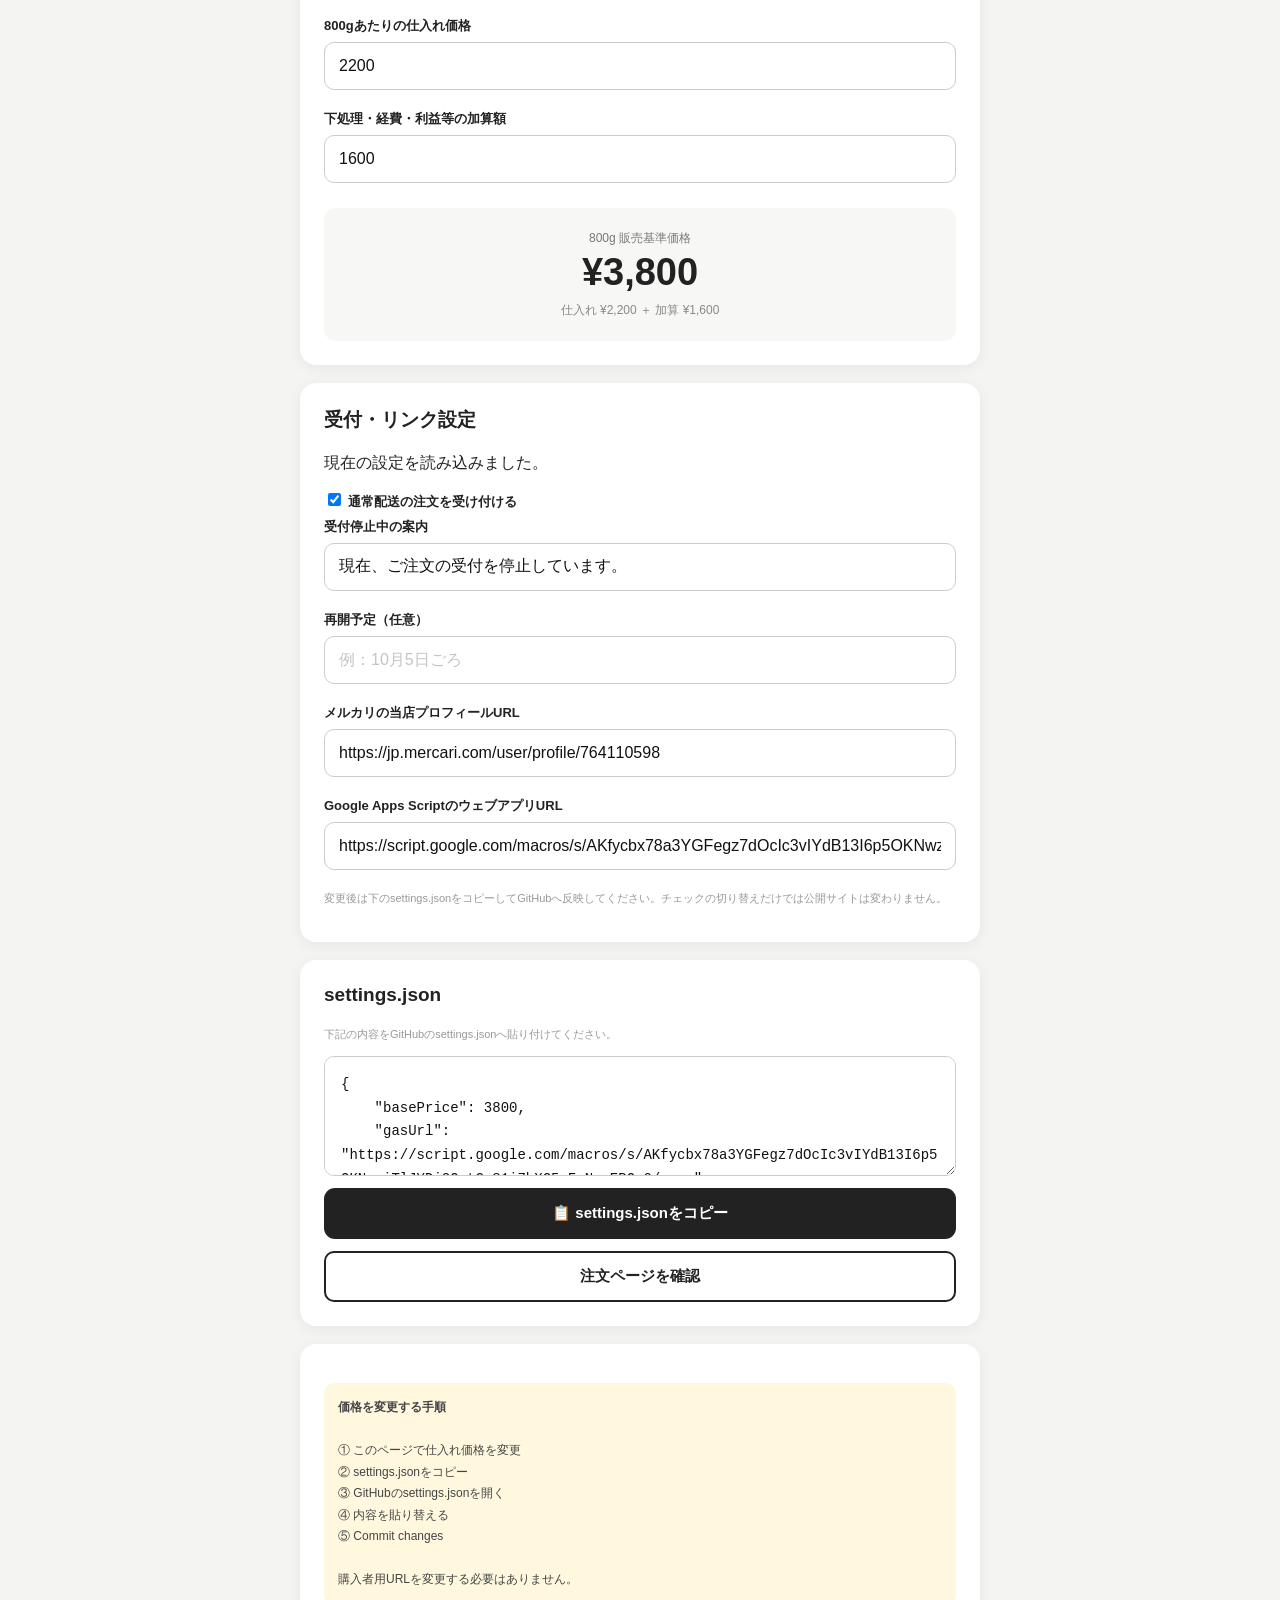
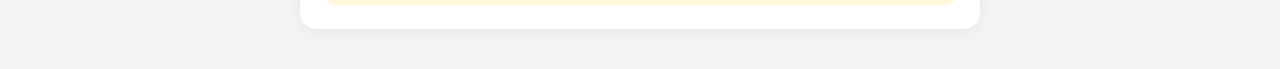
==== commit 71343e9e: "Update control.html" ====
--- a/control.html
+++ b/control.html
@@ -2,7 +2,2518 @@
 <html lang="ja">
 <head>
 <meta charset="UTF-8">
+<meta name="viewport" content="width=device-width, initial-scale=1.0"><!DOCTYPE html>
+<html lang="ja">
+
+<head>
+<meta charset="UTF-8">
 <meta name="viewport" content="width=device-width, initial-scale=1.0">
+
+<title>島らっきょう 注文・お見積もり</title>
+
+<style>
+
+* {
+    box-sizing: border-box;
+}
+
+html {
+    color-scheme: light;
+}
+
+body {
+    margin: 0;
+    background: #f5f5f3;
+    color: #222;
+    font-family:
+        -apple-system,
+        BlinkMacSystemFont,
+        "Segoe UI",
+        "Hiragino Kaku Gothic ProN",
+        "Yu Gothic",
+        sans-serif;
+}
+
+.container {
+    width: min(720px, calc(100% - 32px));
+    margin: 40px auto;
+}
+
+header {
+    text-align: center;
+    margin-bottom: 30px;
+}
+
+h1 {
+    margin: 0 0 8px;
+    font-size: 28px;
+}
+
+.subtitle {
+    color: #777;
+    font-size: 14px;
+    line-height: 1.7;
+}
+
+.card {
+    background: #fff;
+    color: #222;
+    border-radius: 16px;
+    padding: 24px;
+    margin-bottom: 18px;
+    box-shadow: 0 3px 14px rgba(0,0,0,.06);
+}
+
+.step {
+    color: #888;
+    font-size: 12px;
+    font-weight: bold;
+    letter-spacing: .08em;
+}
+
+h2 {
+    margin: 6px 0 18px;
+    font-size: 20px;
+}
+
+
+/* ========================================
+   入力
+======================================== */
+
+.form-group {
+    margin-bottom: 17px;
+}
+
+.form-group:last-child {
+    margin-bottom: 0;
+}
+
+.form-group label {
+    display: block;
+    margin-bottom: 7px;
+    font-size: 13px;
+    font-weight: bold;
+}
+
+.required {
+    display: inline-block;
+    margin-left: 5px;
+    padding: 2px 5px;
+    border-radius: 4px;
+    background: #b83535;
+    color: #fff;
+    font-size: 10px;
+    font-weight: normal;
+}
+
+.form-group input {
+    display: block;
+    width: 100%;
+    padding: 14px;
+    border: 1px solid #ccc;
+    border-radius: 10px;
+    background: #fff !important;
+    color: #111 !important;
+    -webkit-text-fill-color: #111;
+    font-size: 16px;
+}
+
+.form-group input::placeholder {
+    color: #c4c4c4 !important;
+    -webkit-text-fill-color: #c4c4c4 !important;
+    opacity: 1;
+}
+
+.form-group input::-webkit-input-placeholder {
+    color: #c4c4c4 !important;
+    -webkit-text-fill-color: #c4c4c4 !important;
+    opacity: 1;
+}
+
+.form-group input::-moz-placeholder {
+    color: #c4c4c4 !important;
+    opacity: 1;
+}
+
+.form-group input:-ms-input-placeholder {
+    color: #c4c4c4 !important;
+}
+
+.form-group input:focus {
+    outline: none;
+    border-color: #222;
+}
+
+.form-help {
+    margin-top: 6px;
+    color: #888;
+    font-size: 12px;
+    line-height: 1.6;
+}
+
+
+/* ========================================
+   選択肢
+======================================== */
+
+.choice-grid {
+    display: grid;
+    grid-template-columns: 1fr 1fr;
+    gap: 12px;
+}
+
+.choice {
+    position: relative;
+}
+
+.choice input {
+    position: absolute;
+    opacity: 0;
+    pointer-events: none;
+}
+
+.choice label {
+    display: flex;
+    min-height: 76px;
+    align-items: center;
+    justify-content: center;
+    flex-direction: column;
+    padding: 14px 12px;
+    border: 2px solid #ddd;
+    border-radius: 12px;
+    background: #fff;
+    color: #222;
+    text-align: center;
+    cursor: pointer;
+    font-weight: bold;
+    transition: .15s;
+}
+
+.choice label small {
+    display: block;
+    margin-top: 4px;
+    color: #777;
+    font-size: 11px;
+    font-weight: normal;
+}
+
+.choice input:checked + label {
+    border-color: #222;
+    background: #f1f1ef;
+}
+
+
+/* ========================================
+   重量
+======================================== */
+
+.weight-box {
+    display: flex;
+    align-items: center;
+    justify-content: center;
+    gap: 20px;
+}
+
+.weight-button {
+    display: flex;
+    align-items: center;
+    justify-content: center;
+    width: 52px;
+    height: 52px;
+    padding: 0;
+    border: 0;
+    border-radius: 50%;
+    background: #222;
+    color: #fff;
+    font-size: 25px;
+    cursor: pointer;
+}
+
+.weight-button:disabled {
+    background: #ccc;
+    cursor: not-allowed;
+}
+
+.weight {
+    min-width: 130px;
+    text-align: center;
+    font-size: 30px;
+    font-weight: bold;
+}
+
+.hint {
+    margin-top: 12px;
+    color: #888;
+    font-size: 13px;
+    text-align: center;
+}
+
+.discount-guide {
+    margin-top: 18px;
+    padding: 12px;
+    background: #f7f7f5;
+    border-radius: 10px;
+    color: #777;
+    text-align: center;
+    font-size: 12px;
+    line-height: 1.8;
+}
+
+
+/* ========================================
+   受注生産
+======================================== */
+
+.production-box {
+    margin-top: 18px;
+    padding: 18px;
+    border: 1px solid #d9e7db;
+    border-radius: 12px;
+    background: #f2f8f3;
+}
+
+.production-title {
+    margin-bottom: 7px;
+    color: #35643c;
+    font-size: 16px;
+    font-weight: bold;
+}
+
+.production-description {
+    color: #555;
+    font-size: 12px;
+    line-height: 1.7;
+}
+
+.production-days {
+    margin-top: 10px;
+    color: #555;
+    font-size: 12px;
+    line-height: 1.7;
+}
+
+.production-days strong {
+    color: #35643c;
+}
+
+.schedule-box {
+    display: grid;
+    grid-template-columns: 1fr 1fr;
+    gap: 10px;
+    margin-top: 15px;
+}
+
+.schedule-item {
+    padding: 14px 10px;
+    background: #fff;
+    border-radius: 10px;
+    text-align: center;
+}
+
+.schedule-label {
+    margin-bottom: 5px;
+    color: #777;
+    font-size: 11px;
+}
+
+.schedule-value {
+    color: #222;
+    font-size: 16px;
+    font-weight: bold;
+}
+
+.schedule-item.arrival .schedule-value {
+    color: #16823b;
+}
+
+.schedule-note {
+    margin-top: 12px;
+    color: #777;
+    font-size: 11px;
+    line-height: 1.8;
+}
+
+
+/* ========================================
+   配送
+======================================== */
+
+.shipping-guide {
+    display: grid;
+    grid-template-columns: 1fr 1fr;
+    gap: 10px;
+    margin-top: 18px;
+}
+
+.shipping-guide-item {
+    padding: 13px;
+    border-radius: 10px;
+    font-size: 12px;
+    line-height: 1.7;
+}
+
+.shipping-guide-item strong {
+    display: block;
+    margin-bottom: 3px;
+}
+
+.shipping-guide-item.normal {
+    background: #eef7ef;
+    color: #35643c;
+}
+
+.shipping-guide-item.cool {
+    background: #eef5ff;
+    color: #365f8a;
+}
+
+
+/* ========================================
+   冷蔵配送の案内
+======================================== */
+
+.base-guide {
+    margin-top: 20px;
+    padding: 22px;
+    border: 1px solid #cbdced;
+    border-radius: 14px;
+    background: #f4f8fc;
+}
+
+.base-guide-title {
+    margin-bottom: 10px;
+    color: #294f77;
+    font-size: 17px;
+    font-weight: bold;
+}
+
+.base-guide-text {
+    color: #4d5f70;
+    font-size: 13px;
+    line-height: 1.9;
+}
+
+.base-reason {
+    margin-top: 14px;
+    padding: 13px;
+    background: #fff;
+    border-radius: 10px;
+    color: #444;
+    font-size: 12px;
+    line-height: 1.8;
+}
+
+.base-reason strong {
+    color: #285d8e;
+}
+
+.base-button {
+    display: block;
+    width: 100%;
+    margin-top: 18px;
+    padding: 17px;
+    border: 0;
+    border-radius: 12px;
+    background: #2f638f;
+    color: #fff !important;
+    text-decoration: none;
+    text-align: center;
+    font-size: 16px;
+    font-weight: bold;
+    cursor: pointer;
+    transition: .15s;
+}
+
+.base-button:hover {
+    opacity: .88;
+}
+
+.base-note {
+    margin-top: 10px;
+    color: #71808e;
+    font-size: 11px;
+    line-height: 1.7;
+    text-align: center;
+}
+
+
+/* ========================================
+   配送遅延保証
+======================================== */
+
+.delivery-support {
+    margin-top: 18px;
+    padding: 18px;
+    border: 1px solid #e6c965;
+    border-radius: 12px;
+    background: #fffaf0;
+}
+
+.delivery-support-title {
+    margin-bottom: 9px;
+    color: #765d17;
+    font-size: 15px;
+    font-weight: bold;
+}
+
+.delivery-support-text {
+    color: #555;
+    font-size: 12px;
+    line-height: 1.9;
+}
+
+.delivery-support-highlight {
+    margin: 12px 0;
+    padding: 12px;
+    border-radius: 9px;
+    background: #fff;
+    color: #222;
+    text-align: center;
+    font-size: 13px;
+    line-height: 1.7;
+}
+
+.delivery-support-highlight strong {
+    color: #a26500;
+    font-size: 17px;
+}
+
+.delivery-support-flow {
+    margin-top: 12px;
+    padding-top: 12px;
+    border-top: 1px solid #eadfb9;
+    color: #666;
+    font-size: 11px;
+    line-height: 1.9;
+}
+
+
+/* ========================================
+   見積もり
+======================================== */
+
+.summary-row {
+    display: flex;
+    justify-content: space-between;
+    gap: 15px;
+    padding: 11px 0;
+    border-bottom: 1px solid #eee;
+}
+
+.summary-row span {
+    color: #666;
+}
+
+.summary-row strong {
+    text-align: right;
+}
+
+.price {
+    padding: 25px 0 8px;
+    text-align: center;
+}
+
+.price-label {
+    color: #777;
+    font-size: 13px;
+}
+
+.price-value {
+    margin-top: 3px;
+    color: #222;
+    font-size: 38px;
+    font-weight: bold;
+}
+
+.price-shipping {
+    margin-top: 5px;
+    color: #16823b;
+    font-size: 13px;
+    font-weight: bold;
+}
+
+.discount-detail {
+    min-height: 22px;
+    margin-top: 7px;
+    color: #777;
+    font-size: 12px;
+}
+
+.discount-detail.active {
+    color: #16823b;
+    font-weight: bold;
+}
+
+.unpeeled-notice {
+    margin-top: 14px;
+    padding: 12px;
+    background: #eef7ef;
+    border-radius: 10px;
+    color: #35643c;
+    font-size: 12px;
+    line-height: 1.7;
+}
+
+
+/* ========================================
+   注意
+======================================== */
+
+.notice {
+    margin-top: 15px;
+    padding: 14px;
+    background: #fff8df;
+    color: #333;
+    border-radius: 10px;
+    font-size: 13px;
+    line-height: 1.7;
+}
+
+.normal-order-notice {
+    margin-top: 15px;
+    padding: 14px;
+    background: #eef7ef;
+    color: #35643c;
+    border-radius: 10px;
+    font-size: 13px;
+    line-height: 1.8;
+}
+
+
+/* ========================================
+   ボタン
+======================================== */
+
+button.primary {
+    width: 100%;
+    margin-top: 18px;
+    padding: 17px;
+    border: 0;
+    border-radius: 12px;
+    background: #222;
+    color: #fff;
+    font-size: 16px;
+    font-weight: bold;
+    cursor: pointer;
+    transition: .15s;
+}
+
+button.primary:hover {
+    opacity: .88;
+}
+
+button.primary:disabled {
+    background: #aaa;
+    opacity: 1;
+    cursor: wait;
+}
+
+
+/* ========================================
+   状態
+======================================== */
+
+.loading {
+    padding: 30px;
+    color: #777;
+    text-align: center;
+    line-height: 1.8;
+}
+
+.error {
+    padding: 18px;
+    background: #fff1f1;
+    color: #a32626;
+    border-radius: 12px;
+    text-align: center;
+    line-height: 1.7;
+}
+
+.error-detail {
+    margin-top: 8px;
+    font-size: 12px;
+    color: #a85c5c;
+}
+
+.hidden {
+    display: none !important;
+}
+
+
+/* ========================================
+   完了
+======================================== */
+
+.complete-card {
+    padding-top: 36px;
+    padding-bottom: 36px;
+    text-align: center;
+}
+
+.complete-icon {
+    display: flex;
+    align-items: center;
+    justify-content: center;
+    width: 68px;
+    height: 68px;
+    margin: 0 auto 20px;
+    background: #eaf7ed;
+    color: #16823b;
+    border-radius: 50%;
+    font-size: 34px;
+    font-weight: bold;
+}
+
+.complete-title {
+    margin-bottom: 12px;
+    font-size: 23px;
+    font-weight: bold;
+}
+
+.complete-text {
+    color: #666;
+    font-size: 14px;
+    line-height: 1.9;
+}
+
+.mercari-follow-notice {
+    margin-top: 22px;
+    padding: 18px;
+    border: 2px solid #e6c965;
+    border-radius: 12px;
+    background: #fff8df;
+    color: #333;
+    text-align: left;
+    font-size: 14px;
+    line-height: 1.9;
+}
+
+.mercari-follow-notice strong {
+    display: block;
+    margin-bottom: 8px;
+    color: #765d17;
+    font-size: 16px;
+}
+
+.order-number {
+    margin-top: 22px;
+    padding: 15px;
+    background: #f7f7f5;
+    border-radius: 10px;
+    color: #666;
+    font-size: 12px;
+}
+
+.order-number strong {
+    display: block;
+    margin-top: 5px;
+    color: #222;
+    font-size: 19px;
+}
+
+.complete-summary {
+    margin-top: 20px;
+    padding: 16px;
+    background: #fafafa;
+    border-radius: 10px;
+    text-align: left;
+    font-size: 13px;
+    line-height: 1.9;
+}
+
+
+/* ========================================
+   スマホ
+======================================== */
+
+@media (max-width: 520px) {
+
+    .container {
+        margin-top: 22px;
+    }
+
+    .card {
+        padding: 20px;
+    }
+
+    .choice-grid,
+    .shipping-guide,
+    .schedule-box {
+        grid-template-columns: 1fr;
+    }
+
+    h1 {
+        font-size: 24px;
+    }
+
+    .price-value {
+        font-size: 34px;
+    }
+
+    .weight {
+        min-width: 110px;
+        font-size: 27px;
+    }
+
+}
+
+
+.action-link { display:block; margin-top:14px; padding:16px; border-radius:12px; background:#c93232; color:#fff; text-decoration:none; font-weight:bold; }
+dialog { width:min(620px,calc(100% - 32px)); max-height:85vh; overflow:auto; border:0; border-radius:16px; padding:24px; color:#222; }
+dialog::backdrop { background:rgba(0,0,0,.5); }
+button.secondary { width:100%; margin-top:12px; padding:14px; border:1px solid #777; border-radius:10px; background:#fff; color:#222; cursor:pointer; }
+button:disabled { opacity:.6; cursor:wait; }
+.status-message { margin-top:12px; line-height:1.8; color:#555; }
+</style>
+</head>
+
+
+<body>
+
+<div class="container">
+
+<header>
+
+    <h1>島らっきょう</h1>
+
+    <div class="subtitle">
+        ご希望の商品内容を選択すると<br>
+        現在価格からお見積もりを自動作成します。
+    </div>
+
+</header>
+
+
+<section class="card" id="loadingSection">
+
+    <div class="loading">
+        現在の販売価格を読み込んでいます...
+    </div>
+
+</section>
+
+
+<section class="card hidden" id="errorSection">
+
+    <div class="error">
+
+        <strong>
+            注文ページを読み込めませんでした。
+        </strong>
+
+        <div
+            class="error-detail"
+            id="errorMessage"
+        ></div>
+
+    </div>
+
+</section>
+
+
+<section class="card hidden" id="receptionNotice" role="status"></section>
+<section class="card hidden" id="pendingNotice">
+    <h2>送信結果の確認が必要な注文があります</h2>
+    <p>同じ注文番号で再確認します。注文内容は変更せず、下のボタンを押してください。</p>
+    <button class="primary" type="button" onclick="retryPendingOrder()">前回の注文の送信結果を確認する</button>
+</section>
+<div id="orderForm" class="hidden">
+
+
+<!-- ========================================
+     STEP 1
+======================================== -->
+
+<section class="card">
+
+    <div class="step">STEP 01</div>
+
+    <h2>メルカリのお名前</h2>
+
+    <div class="form-group">
+
+        <label for="mercariName">
+
+            メルカリのユーザー名
+
+            <span class="required">
+                必須
+            </span>
+
+        </label>
+
+        <input
+            type="text"
+            id="mercariName"
+            maxlength="50"
+            placeholder="例：たまごや"
+            autocomplete="off"
+        >
+
+        <div class="form-help">
+            通常配送の専用ページ作成時の確認に使用します。
+        </div>
+
+    </div>
+
+</section>
+
+
+<!-- ========================================
+     STEP 2
+======================================== -->
+
+<section class="card">
+
+    <div class="step">STEP 02</div>
+
+    <h2>商品の状態を選択</h2>
+
+    <div class="choice-grid">
+
+        <div class="choice">
+
+            <input
+                type="radio"
+                name="type"
+                id="peeled"
+                value="peeled"
+                checked
+            >
+
+            <label for="peeled">
+                皮むき済み
+            </label>
+
+        </div>
+
+
+        <div class="choice">
+
+            <input
+                type="radio"
+                name="type"
+                id="unpeeled"
+                value="unpeeled"
+            >
+
+            <label for="unpeeled">
+
+                皮付き
+
+                <small>
+                    1,000円引き
+                </small>
+
+            </label>
+
+        </div>
+
+    </div>
+
+
+    <div
+        class="unpeeled-notice hidden"
+        id="unpeeledNotice"
+    >
+        皮付きの場合は、表示価格から1,000円値引きされます。
+    </div>
+
+</section>
+
+
+<!-- ========================================
+     STEP 3
+======================================== -->
+
+<section class="card">
+
+    <div class="step">STEP 03</div>
+
+    <h2>希望重量を選択</h2>
+
+
+    <div class="weight-box">
+
+        <button
+            class="weight-button"
+            id="minusButton"
+            type="button"
+            onclick="changeWeight(-100)"
+        >
+            −
+        </button>
+
+
+        <div
+            class="weight"
+            id="weightDisplay"
+        >
+            800g
+        </div>
+
+
+        <button
+            class="weight-button"
+            id="plusButton"
+            type="button"
+            onclick="changeWeight(100)"
+        >
+            ＋
+        </button>
+
+    </div>
+
+
+    <div class="hint">
+        800g〜4kg / 100g単位
+    </div>
+
+
+    <div class="discount-guide">
+
+        まとめ買いでお得になります<br>
+
+        1.6kg〜 3%OFF ／
+        2.4kg〜 6%OFF ／
+        3.2kg〜 9%OFF ／
+        4kg 12%OFF
+
+    </div>
+
+
+    <div class="production-box">
+
+        <div class="production-title">
+            この商品は受注生産です
+        </div>
+
+        <div class="production-description">
+
+            ご注文をいただいてから、
+            島らっきょうの下処理・梱包を行います。
+
+        </div>
+
+
+        <div class="production-days">
+
+            現在の重量では、ご注文から発送まで
+
+            <strong id="productionDaysDisplay">
+                約1日
+            </strong>
+
+            を予定しています。
+
+        </div>
+
+
+        <div class="schedule-box">
+
+            <div class="schedule-item">
+
+                <div class="schedule-label">
+                    発送予定日
+                </div>
+
+                <div
+                    class="schedule-value"
+                    id="shippingDateDisplay"
+                >
+                    ―
+                </div>
+
+            </div>
+
+
+            <div class="schedule-item arrival">
+
+                <div class="schedule-label">
+                    到着想定日
+                </div>
+
+                <div
+                    class="schedule-value"
+                    id="arrivalDateDisplay"
+                >
+                    ―
+                </div>
+
+            </div>
+
+        </div>
+
+
+        <div class="schedule-note">
+
+            過去の配送実績をもとに、
+            <strong>発送予定日の4日後</strong>を
+            到着想定日として表示しています。
+
+            <br><br>
+
+            ※発送予定日・到着想定日は目安です。<br>
+            天候・交通状況・配送地域・配送会社の状況などにより、
+            前後する場合があります。
+
+        </div>
+
+    </div>
+
+</section>
+
+
+<!-- ========================================
+     STEP 4
+======================================== -->
+
+<section class="card">
+
+    <div class="step">STEP 04</div>
+
+    <h2>配送方法を選択</h2>
+
+
+    <div class="choice-grid">
+
+        <div class="choice">
+
+            <input
+                type="radio"
+                name="shipping"
+                id="normal"
+                value="normal"
+                checked
+            >
+
+            <label for="normal">
+
+                通常配送
+
+                <small>
+                    送料無料・匿名配送
+                </small>
+
+            </label>
+
+        </div>
+
+
+        <div class="choice">
+
+            <input
+                type="radio"
+                name="shipping"
+                id="cool"
+                value="cool"
+            >
+
+            <label for="cool">
+
+                クール便
+
+                <small>
+                    送料別・着払い
+                </small>
+
+            </label>
+
+        </div>
+
+    </div>
+
+
+    <div class="shipping-guide">
+
+        <div class="shipping-guide-item normal">
+
+            <strong>通常配送</strong>
+
+            送料無料<br>
+            メルカリの匿名配送でお届けします。
+
+        </div>
+
+
+        <div class="shipping-guide-item cool">
+
+            <strong>クール便</strong>
+
+            チルドゆうパック（冷蔵）<br>
+            送料別・着払い・匿名配送不可
+
+        </div>
+
+    </div>
+
+
+
+    <div id="chilledEstimate" class="base-guide hidden">
+        <h3>チルドゆうパック送料の目安（沖縄県発送）</h3>
+        <label for="destinationPrefecture">お届け先の都道府県</label>
+        <select id="destinationPrefecture" style="width:100%;padding:12px;margin:10px 0;font-size:16px">
+            <option value="">選択してください</option>
+        </select>
+        <p id="chilledSize"></p>
+        <p id="chilledFee" aria-live="polite"></p>
+        <p id="chilledTotal" aria-live="polite" style="font-weight:bold;font-size:1.2em"></p>
+        <p>送料はお客様負担・匿名配送不可です。箱サイズは暫定で800g以下を60サイズ、それ以上を80サイズとして計算しています。実際の送料は梱包後の箱寸法により確定します。持込などの割引は含めていません。</p>
+        <p>商品代金はメルカリの専用ページでお支払いください。送料は商品代金に含まれず、受け取り時に配送会社へお支払いいただきます。参考合計は商品代金と送料目安の合計です。</p>
+        <details><summary>地域別送料表（冷蔵料金込み）</summary>
+        <div style="overflow-x:auto"><table style="width:100%;text-align:left"><thead><tr><th>お届け先</th><th>60サイズ</th><th>80サイズ</th></tr></thead><tbody id="chilledRateRows"></tbody></table></div>
+        </details>
+        <p><a href="https://www.post.japanpost.jp/service/domestic/charge/list/yu-pack/47.html" target="_blank" rel="noopener noreferrer">日本郵便の沖縄発基本運賃</a> ／ <a href="https://www.post.japanpost.jp/send/domestic/charge/list/parcel.html" target="_blank" rel="noopener noreferrer">チルド追加料金</a>（2026年10月1日確認）</p>
+    </div>
+
+    <div class="hidden" id="coolAddressFields">
+        <h3>クール便のお届け先</h3>
+        <p>チルドゆうパックは匿名配送ではありません。商品代金はメルカリでお支払い、冷蔵送料は着払い（お客様負担）です。入力情報は注文確認・発送に使用します。</p>
+<div class="form-group"><label for="recipientName">お届け先氏名 <span class="required">必須</span></label><input id="recipientName" type="text" autocomplete="shipping name" maxlength="80" placeholder="例：山田 太郎"></div>
+<div class="form-group"><label for="postalCode">郵便番号 <span class="required">必須</span></label><input id="postalCode" type="text" autocomplete="shipping postal-code" maxlength="8" placeholder="例：900-0001" inputmode="numeric"></div>
+<div class="form-group"><label for="streetAddress">市区町村・番地 <span class="required">必須</span></label><input id="streetAddress" type="text" autocomplete="shipping address-line1" maxlength="150" placeholder="例：那覇市○○1丁目2番3号"></div>
+<div class="form-group"><label for="building">建物名・部屋番号（任意）</label><input id="building" type="text" autocomplete="shipping address-line2" maxlength="100" placeholder="例：○○マンション101号室"></div>
+<div class="form-group"><label for="phone">電話番号 <span class="required">必須</span></label><input id="phone" type="tel" autocomplete="shipping tel" maxlength="20" placeholder="例：090-1234-5678"></div>
+</div>
+
+</section>
+
+
+<!-- ========================================
+     STEP 5
+======================================== -->
+
+<section class="card">
+
+    <div class="step">STEP 05</div>
+
+    <h2>注文内容の確認</h2>
+
+
+    <div class="summary-row">
+        <span>商品状態</span>
+        <strong id="summaryType"></strong>
+    </div>
+
+
+    <div class="summary-row">
+        <span>重量</span>
+        <strong id="summaryWeight"></strong>
+    </div>
+
+
+    <div class="summary-row">
+        <span>発送までの目安</span>
+        <strong id="summaryProductionDays"></strong>
+    </div>
+
+
+    <div class="summary-row">
+        <span>発送予定日</span>
+        <strong id="summaryShippingDate"></strong>
+    </div>
+
+
+    <div class="summary-row">
+        <span>到着想定日</span>
+        <strong id="summaryArrivalDate"></strong>
+    </div>
+
+
+    <div class="summary-row">
+        <span>数量割引</span>
+        <strong id="summaryDiscount"></strong>
+    </div>
+
+
+    <div class="summary-row">
+        <span>配送方法</span>
+        <strong id="summaryShipping"></strong>
+    </div>
+
+
+    <div class="price">
+
+        <div class="price-label">
+            商品価格
+        </div>
+
+        <div
+            class="price-value"
+            id="priceDisplay"
+        >
+            ¥0
+        </div>
+
+
+        <div
+            class="price-shipping"
+            id="priceShipping"
+        >
+            送料無料
+        </div>
+
+
+        <div
+            class="discount-detail"
+            id="discountDetail"
+        >
+            数量割引なし
+        </div>
+
+
+        <div
+            class="discount-detail"
+            id="unpeeledDiscountDetail"
+        ></div>
+
+    </div>
+
+
+    <!-- 通常配送 -->
+
+    <div id="normalOrderArea">
+
+        <div class="normal-order-notice">
+
+            <strong>
+                <span id="orderPaymentNote">通常配送は送料無料です。</span>
+            </strong>
+
+            <br>
+
+            <span id="deliveryMethodNote">メルカリの匿名配送で発送します。</span>
+
+            <br><br>
+
+            下のボタンから注文内容を送信してください。<br>
+            内容を確認後、メルカリにて専用ページを作成します。
+
+        </div>
+
+
+        <button
+            class="primary"
+            id="sendButton"
+            type="button"
+            onclick="sendOrder()"
+        >
+            注文内容を送信する
+        </button>
+
+    </div>
+
+
+    <div class="notice">
+
+        <strong>
+            本商品は受注生産です。
+        </strong>
+
+        <br>
+
+        ご注文確定後に下処理・梱包を行います。
+
+        <br><br>
+
+        到着想定日は、過去の配送実績をもとに
+        <strong>発送予定日の4日後</strong>として算出しています。
+
+        <br><br>
+
+        ※発送予定日・到着想定日は目安です。<br>
+        天候・交通状況・配送地域などにより前後する場合があります。
+
+        <br><br>
+
+        ※島らっきょうの仕入れ価格は日々変動します。<br>
+        表示価格は現在の仕入れ価格をもとに算出しています。
+
+    </div>
+
+
+    <!-- 配送遅延保証 -->
+
+    <div class="delivery-support">
+
+        <div class="delivery-support-title">
+            配送遅延時の商品保証について
+        </div>
+
+
+        <div class="delivery-support-text">
+
+            悪天候や交通事情など、
+            配送中のやむを得ない事情により
+            <strong>大幅な配送遅延</strong>が発生し、
+            到着時に商品に著しい傷みが確認された場合は、
+            状況を確認のうえ再送対応を承ります。
+
+        </div>
+
+
+        <div class="delivery-support-highlight">
+
+            同一内容の商品を<br>
+
+            <strong>
+                当初の商品代金の70%
+            </strong>
+
+            <br>
+
+            で再購入いただけます。
+
+        </div>
+
+
+        <div class="delivery-support-text">
+
+            対象となる場合は、
+            ご購入いただいたサービスの取引メッセージ等から
+            ご連絡ください。
+
+            <br><br>
+
+            状況を確認後、
+            再送用の商品ページをご案内いたします。
+
+        </div>
+
+
+        <div class="delivery-support-flow">
+
+            ※商品の状態を確認するため、
+            到着時の商品の写真をご提示いただく場合があります。
+
+            <br>
+
+            ※配送遅延以外の理由による傷みや、
+            到着後の保管状況などによる品質低下については、
+            対象外となる場合があります。
+
+        </div>
+
+    </div>
+
+</section>
+
+</div>
+
+
+<!-- ========================================
+     完了
+======================================== -->
+
+<section
+    class="card complete-card hidden"
+    id="completeSection"
+>
+
+    <div class="complete-icon">
+        ✓
+    </div>
+
+
+    <div class="complete-title">
+        注文内容を送信しました
+    </div>
+
+
+    <div class="complete-text">
+
+        ご注文ありがとうございます。<br>
+
+        内容を確認後、
+        メルカリにて専用ページを作成いたします。
+
+    </div>
+
+
+    <div class="mercari-follow-notice" role="note">
+        <strong>専用ページの出品通知について</strong>
+        メルカリで当店のアカウントをフォローして、
+        <b>出品通知をON</b>にしておいてください。<br>
+        専用ページの出品に気づきやすくなります。
+    </div>
+
+
+    <a class="action-link hidden" id="mercariShopButton" target="_blank" rel="noopener noreferrer">メルカリの当店ページを開く</a>
+    <button class="secondary" type="button" onclick="downloadCompletedOrder()">注文内容・注文番号をテキストでダウンロード</button>
+    <div class="status-message" id="copyOrderStatus" role="status"></div>
+
+    <div class="order-number">
+
+        注文番号
+
+        <strong id="completeOrderNumber"></strong>
+
+    </div>
+
+
+    <div
+        class="complete-summary"
+        id="completeSummary"
+    ></div>
+
+</section>
+
+</div>
+
+
+<dialog id="confirmDialog" aria-labelledby="confirmTitle">
+    <h2 id="confirmTitle">注文内容をご確認ください</h2>
+    <div id="confirmSummary" class="complete-summary"></div>
+    <p>内容を確認後、当店がメルカリに専用ページを作成します。商品代金はメルカリでお支払いください。クール便の送料は別途着払いです。</p>
+    <button class="primary" id="confirmSendButton" type="button" onclick="confirmOrder()">この内容で送信する</button>
+    <button class="secondary" id="confirmBackButton" type="button" onclick="cancelConfirmation()">戻って修正する</button>
+    <div class="status-message" id="sendStatus" role="status"></div>
+</dialog>
+
+<script>
+
+/* ========================================
+   基本設定
+======================================== */
+
+const MIN_WEIGHT = 800;
+const MAX_WEIGHT = 4000;
+
+const DISCOUNT_RATE = 3;
+const UNPEELED_DISCOUNT = 1000;
+
+const DELIVERY_DAYS = 4;
+
+
+
+
+
+let weight = 800;
+let basePrice = null;
+let gasUrl = "";
+let isSending = false;
+let siteSettings = {};
+let draftOrder = null;
+let pendingOrder = null;
+let completedOrder = null;
+const PENDING_KEY = "tamagoya.pendingOrder.v2";
+
+
+/* ========================================
+   settings.json
+======================================== */
+
+async function loadSettings() {
+
+    try {
+
+        const response =
+            await fetch(
+                "./settings.json?t=" +
+                Date.now(),
+                {
+                    cache: "no-store"
+                }
+            );
+
+
+        if (!response.ok) {
+
+            throw new Error(
+                "settings.jsonを取得できませんでした。"
+            );
+
+        }
+
+
+        const settings =
+            await response.json();
+
+
+        siteSettings = settings;
+        const shopURL = safeMercariURL(settings.mercariShopUrl);
+        if (shopURL) {
+            const link = document.getElementById("mercariShopButton");
+            link.href = shopURL;
+            link.classList.remove("hidden");
+        }
+        basePrice =
+            Number(
+                settings.basePrice
+            );
+
+
+        if (
+            !Number.isFinite(basePrice) ||
+            basePrice <= 0
+        ) {
+
+            throw new Error(
+                "販売価格が正しく設定されていません。"
+            );
+
+        }
+
+
+        gasUrl =
+            String(
+                settings.gasUrl || ""
+            ).trim();
+
+
+        if (!gasUrl) {
+
+            throw new Error(
+                "注文送信先が設定されていません。"
+            );
+
+        }
+
+
+
+
+
+        document
+            .getElementById("loadingSection")
+            .classList
+            .add("hidden");
+
+
+        document
+            .getElementById("orderForm")
+            .classList
+            .remove("hidden");
+
+
+        updateEstimate();
+        applyReceptionSettings();
+        restorePendingOrder();
+
+    } catch (error) {
+
+        console.error(error);
+
+
+        document
+            .getElementById("loadingSection")
+            .classList
+            .add("hidden");
+
+
+        document
+            .getElementById("errorMessage")
+            .textContent =
+                error.message;
+
+
+        document
+            .getElementById("errorSection")
+            .classList
+            .remove("hidden");
+
+    }
+
+}
+
+
+/* ========================================
+   配送の設定
+======================================== */
+
+/* ========================================
+   重量変更
+======================================== */
+
+function changeWeight(amount) {
+
+    weight += amount;
+
+
+    weight =
+        Math.max(
+            MIN_WEIGHT,
+            Math.min(
+                MAX_WEIGHT,
+                weight
+            )
+        );
+
+
+    updateEstimate();
+
+}
+
+
+/* ========================================
+   発送準備日数
+======================================== */
+
+function getProductionDays() {
+
+    if (weight <= 1600) {
+        return 1;
+    }
+
+    if (weight <= 3200) {
+        return 2;
+    }
+
+    return 3;
+
+}
+
+
+/* ========================================
+   日付
+======================================== */
+
+function addDays(date, days) {
+
+    const result =
+        new Date(date);
+
+
+    result.setDate(
+        result.getDate() +
+        days
+    );
+
+
+    return result;
+
+}
+
+
+function getShippingDate() {
+
+    return addDays(
+        new Date(),
+        getProductionDays()
+    );
+
+}
+
+
+function getArrivalDate() {
+
+    return addDays(
+        getShippingDate(),
+        DELIVERY_DAYS
+    );
+
+}
+
+
+function formatJapaneseDate(date) {
+
+    return (
+        date.getFullYear() +
+        "年" +
+        (date.getMonth() + 1) +
+        "月" +
+        date.getDate() +
+        "日"
+    );
+
+}
+
+
+/* ========================================
+   数量割引
+======================================== */
+
+function getDiscountRate() {
+
+    const blocks =
+        Math.floor(
+            weight / 800
+        );
+
+
+    return Math.max(
+        0,
+        (blocks - 1) *
+        DISCOUNT_RATE
+    );
+
+}
+
+
+/* ========================================
+   価格
+======================================== */
+
+function calculateOriginalPrice() {
+
+    return (
+        basePrice *
+        (weight / 800)
+    );
+
+}
+
+
+function calculateQuantityDiscount() {
+
+    return (
+        calculateOriginalPrice() *
+        (getDiscountRate() / 100)
+    );
+
+}
+
+
+function getUnpeeledDiscount() {
+
+    const type =
+        document.querySelector(
+            'input[name="type"]:checked'
+        ).value;
+
+
+    return (
+        type === "unpeeled"
+            ? UNPEELED_DISCOUNT
+            : 0
+    );
+
+}
+
+
+function calculatePrice() {
+
+    let price =
+        calculateOriginalPrice()
+        -
+        calculateQuantityDiscount()
+        -
+        getUnpeeledDiscount();
+
+
+    price =
+        Math.max(
+            0,
+            price
+        );
+
+
+    return (
+        Math.round(
+            price / 10
+        ) *
+        10
+    );
+
+}
+
+
+function roundMoney(value) {
+
+    return (
+        Math.round(
+            value / 10
+        ) *
+        10
+    );
+
+}
+
+
+/* ========================================
+   重量表示
+======================================== */
+
+function formatWeight(grams) {
+
+    if (grams >= 1000) {
+
+        return (
+            (grams / 1000)
+                .toFixed(1)
+                .replace(".0", "")
+            +
+            "kg"
+        );
+
+    }
+
+
+    return grams + "g";
+
+}
+
+
+/* ========================================
+   配送方法
+======================================== */
+
+
+// 沖縄発の基本運賃。冷蔵追加料金は60サイズ225円、80サイズ360円。
+const CHILLED_REGIONS = [
+    {name:"沖縄", prefs:["沖縄県"], base:{60:840,80:1150}},
+    {name:"九州", prefs:["福岡県","佐賀県","長崎県","熊本県","大分県","宮崎県","鹿児島県"], base:{60:1210,80:1600}},
+    {name:"中国", prefs:["鳥取県","島根県","岡山県","広島県","山口県"], base:{60:1470,80:1860}},
+    {name:"四国", prefs:["徳島県","香川県","愛媛県","高知県"], base:{60:1600,80:1990}},
+    {name:"東海・近畿", prefs:["静岡県","岐阜県","愛知県","三重県","滋賀県","京都府","大阪府","兵庫県","奈良県","和歌山県"], base:{60:1600,80:1990}},
+    {name:"関東・東京", prefs:["茨城県","栃木県","群馬県","埼玉県","千葉県","東京都","神奈川県","山梨県"], base:{60:1600,80:1990}},
+    {name:"信越・北陸", prefs:["新潟県","長野県","富山県","石川県","福井県"], base:{60:1760,80:2170}},
+    {name:"北海道・東北", prefs:["北海道","青森県","岩手県","宮城県","秋田県","山形県","福島県"], base:{60:1930,80:2260}}
+];
+// 暫定の梱包基準。実測後、60サイズに収まる最大の商品重量(g)へ変更してください。
+const CHILLED_60_MAX_GRAMS = 800;
+function getChilledQuote(prefecture, grams) {
+    const region = CHILLED_REGIONS.find(r => r.prefs.includes(prefecture));
+    if (!region || !Number.isFinite(grams) || grams <= 0 || grams > MAX_WEIGHT) return null;
+    const size = grams <= CHILLED_60_MAX_GRAMS ? 60 : 80;
+    return {size, fee:region.base[size] + (size === 60 ? 225 : 360)};
+}
+function updateChilledEstimate() {
+    const pref = document.getElementById("destinationPrefecture").value;
+    const size = weight <= CHILLED_60_MAX_GRAMS ? 60 : 80;
+    const quote = getChilledQuote(pref, weight);
+    document.getElementById("chilledSize").textContent = "想定箱サイズ：" + size + "サイズ（暫定）";
+    document.getElementById("chilledFee").textContent = quote ? "冷蔵送料の目安：¥" + quote.fee.toLocaleString() : "都道府県を選ぶと送料を表示します。";
+    document.getElementById("chilledTotal").textContent = quote ? "送料込み参考合計：¥" + (calculatePrice() + quote.fee).toLocaleString() : "送料込み参考合計：お届け先選択後に表示";
+    document.getElementById("priceShipping").textContent = quote ? "商品代金に加えて冷蔵送料 ¥" + quote.fee.toLocaleString() + "（目安）" : "冷蔵送料別・お届け先を選択してください";
+}
+function initChilledEstimate() {
+    const select = document.getElementById("destinationPrefecture");
+    for (const region of CHILLED_REGIONS) {
+        const group = document.createElement("optgroup"); group.label = region.name;
+        for (const pref of region.prefs) { const option = document.createElement("option"); option.value = pref; option.textContent = pref; group.appendChild(option); }
+        select.appendChild(group);
+        const row = document.createElement("tr");
+        for (const value of [region.name, (region.base[60]+225).toLocaleString()+"円", (region.base[80]+360).toLocaleString()+"円"]) { const cell=document.createElement("td"); cell.textContent=value; cell.style.padding="8px 4px"; row.appendChild(cell); }
+        document.getElementById("chilledRateRows").appendChild(row);
+    }
+    select.addEventListener("change", updateEstimate);
+}
+
+function updateShippingFields() {
+    const cool = document.querySelector('input[name="shipping"]:checked').value === "cool";
+    document.getElementById("coolAddressFields").classList.toggle("hidden", !cool);
+    document.getElementById("chilledEstimate").classList.toggle("hidden", !cool);
+    for (const id of ["recipientName", "postalCode", "streetAddress", "phone", "destinationPrefecture"]) document.getElementById(id).required = cool;
+    document.getElementById("orderPaymentNote").textContent = cool ? "商品代金はメルカリでお支払い、チルド送料は別途着払いです。" : "通常配送は送料無料です。";
+    document.getElementById("deliveryMethodNote").textContent = cool ? "チルドゆうパックで発送します（匿名配送不可）。" : "メルカリの匿名配送で発送します。";
+    if (cool) updateChilledEstimate();
+    else document.getElementById("priceShipping").textContent = "送料無料";
+}
+
+/* ========================================
+   見積もり更新
+======================================== */
+
+function updateEstimate() {
+
+    if (basePrice === null) {
+        return;
+    }
+
+
+    const type =
+        document.querySelector(
+            'input[name="type"]:checked'
+        ).value;
+
+
+    const shipping =
+        document.querySelector(
+            'input[name="shipping"]:checked'
+        ).value;
+
+
+    const typeText =
+        type === "peeled"
+            ? "皮むき済み"
+            : "皮付き";
+
+
+    const shippingText =
+        shipping === "normal"
+            ? "通常配送（送料無料・匿名配送）"
+            : "チルドゆうパック（冷蔵・送料着払い・匿名配送不可）";
+
+
+    const productionDays =
+        getProductionDays();
+
+
+    const shippingDate =
+        getShippingDate();
+
+
+    const arrivalDate =
+        getArrivalDate();
+
+
+    const discountRate =
+        getDiscountRate();
+
+
+    const discountAmount =
+        roundMoney(
+            calculateQuantityDiscount()
+        );
+
+
+    document
+        .getElementById("weightDisplay")
+        .textContent =
+            formatWeight(weight);
+
+
+    document
+        .getElementById("productionDaysDisplay")
+        .textContent =
+            "約" +
+            productionDays +
+            "日";
+
+
+    document
+        .getElementById("shippingDateDisplay")
+        .textContent =
+            formatJapaneseDate(
+                shippingDate
+            );
+
+
+    document
+        .getElementById("arrivalDateDisplay")
+        .textContent =
+            formatJapaneseDate(
+                arrivalDate
+            ) +
+            "ごろ";
+
+
+    document
+        .getElementById("summaryType")
+        .textContent =
+            typeText;
+
+
+    document
+        .getElementById("summaryWeight")
+        .textContent =
+            formatWeight(weight);
+
+
+    document
+        .getElementById("summaryProductionDays")
+        .textContent =
+            "約" +
+            productionDays +
+            "日";
+
+
+    document
+        .getElementById("summaryShippingDate")
+        .textContent =
+            formatJapaneseDate(
+                shippingDate
+            );
+
+
+    document
+        .getElementById("summaryArrivalDate")
+        .textContent =
+            formatJapaneseDate(
+                arrivalDate
+            ) +
+            "ごろ";
+
+
+    document
+        .getElementById("summaryDiscount")
+        .textContent =
+            discountRate > 0
+                ? discountRate + "% OFF"
+                : "なし";
+
+
+    document
+        .getElementById("summaryShipping")
+        .textContent =
+            shippingText;
+
+
+    document
+        .getElementById("priceDisplay")
+        .textContent =
+            "¥" +
+            calculatePrice()
+                .toLocaleString();
+
+
+    const discountDetail =
+        document.getElementById(
+            "discountDetail"
+        );
+
+
+    if (discountRate > 0) {
+
+        discountDetail.textContent =
+            "数量割引 " +
+            discountRate +
+            "%　−¥" +
+            discountAmount.toLocaleString();
+
+
+        discountDetail
+            .classList
+            .add("active");
+
+    } else {
+
+        discountDetail.textContent =
+            "数量割引なし";
+
+
+        discountDetail
+            .classList
+            .remove("active");
+
+    }
+
+
+    const unpeeledDetail =
+        document.getElementById(
+            "unpeeledDiscountDetail"
+        );
+
+
+    const unpeeledNotice =
+        document.getElementById(
+            "unpeeledNotice"
+        );
+
+
+    if (type === "unpeeled") {
+
+        unpeeledDetail.textContent =
+            "皮付き値引き　−¥" +
+            UNPEELED_DISCOUNT
+                .toLocaleString();
+
+
+        unpeeledDetail
+            .classList
+            .add("active");
+
+
+        unpeeledNotice
+            .classList
+            .remove("hidden");
+
+    } else {
+
+        unpeeledDetail.textContent =
+            "";
+
+
+        unpeeledDetail
+            .classList
+            .remove("active");
+
+
+        unpeeledNotice
+            .classList
+            .add("hidden");
+
+    }
+
+
+    document
+        .getElementById("minusButton")
+        .disabled =
+            weight <= MIN_WEIGHT;
+
+
+    document
+        .getElementById("plusButton")
+        .disabled =
+            weight >= MAX_WEIGHT;
+
+
+    updateShippingFields();
+
+}
+
+
+/* ========================================
+   注文番号
+======================================== */
+
+function createOrderNumber() {
+
+    const now =
+        new Date();
+
+
+    const date =
+        String(
+            now.getFullYear()
+        ).slice(-2)
+        +
+        String(
+            now.getMonth() + 1
+        ).padStart(2, "0")
+        +
+        String(
+            now.getDate()
+        ).padStart(2, "0");
+
+
+    const random =
+        Math.random()
+            .toString(36)
+            .substring(2, 7)
+            .toUpperCase();
+
+
+    return (
+        "RK-" +
+        date +
+        "-" +
+        random
+    );
+
+}
+
+
+/* ========================================
+   入力エラー
+======================================== */
+
+function showInputError(
+    element,
+    message
+) {
+
+    alert(message);
+
+
+    element.focus();
+
+
+    element.scrollIntoView({
+        behavior: "smooth",
+        block: "center"
+    });
+
+}
+
+
+/* ========================================
+   注文送信
+======================================== */
+
+function safeMercariURL(value) {
+    try {
+        const url = new URL(value);
+        return url.protocol === "https:" && ["jp.mercari.com", "www.mercari.com", "mercari.com"].includes(url.hostname) ? url.href : "";
+    } catch (_) { return ""; }
+}
+
+function applyReceptionSettings() {
+    const closed = siteSettings.orderEnabled === false;
+    const notice = document.getElementById("receptionNotice");
+    if (closed) {
+        notice.textContent = siteSettings.receptionMessage || "現在、ご注文の受付を停止しています。";
+        if (siteSettings.reopenText) notice.textContent += " 再開予定：" + siteSettings.reopenText;
+        notice.classList.remove("hidden");
+        document.getElementById("orderForm").classList.add("hidden");
+    }
+}
+
+function setFormLocked(locked) {
+    document.querySelectorAll("#orderForm input, #orderForm select, #orderForm button").forEach(el => el.disabled = locked);
+    if (!locked) updateEstimate();
+}
+
+function orderText(order) {
+    return [
+        "注文番号：" + order.orderNumber,
+        "メルカリユーザー名：" + order.mercariName,
+        "商品状態：" + order.type,
+        "希望重量：" + order.weight,
+        "商品価格：" + order.price,
+        "数量割引：" + order.discount,
+        "皮付き値引き：" + order.unpeeledDiscount,
+        "配送方法：" + order.shipping,
+        "送料：" + order.shippingFee,
+        ...(order.shippingMethod === "cool" ? [
+            "想定箱サイズ：" + order.packageSize + "サイズ（暫定）",
+            "商品代金＋送料の参考合計：" + order.totalEstimate,
+            "お届け先氏名：" + order.recipientName,
+            "郵便番号：" + order.postalCode,
+            "住所：" + order.prefecture + order.streetAddress + " " + order.building,
+            "電話番号：" + order.phone
+        ] : []),
+        "発送までの目安：" + order.productionDays,
+        "発送予定日：" + order.shippingDate,
+        "到着想定日：" + order.arrivalDate
+    ].join("\n");
+}
+
+function displayOrder(id, order) {
+    document.getElementById(id).innerHTML = escapeHTML(orderText(order)).replace(/\n/g, "<br>");
+}
+
+function buildOrder() {
+    const type = document.querySelector('input[name="type"]:checked').value;
+    const rate = getDiscountRate();
+    const shippingMethod = document.querySelector('input[name="shipping"]:checked').value;
+    const cool = shippingMethod === "cool";
+    const quote = cool ? getChilledQuote(document.getElementById("destinationPrefecture").value, weight) : null;
+    return {
+        orderNumber: "RK-" + crypto.randomUUID(),
+        mercariName: document.getElementById("mercariName").value.trim(),
+        type: type === "peeled" ? "皮むき済み" : "皮付き",
+        productType: type,
+        weightGrams: weight,
+        weight: formatWeight(weight),
+        price: calculatePrice().toLocaleString() + "円",
+        originalOrderPrice: calculatePrice(),
+        discount: rate ? rate + "% OFF（−" + roundMoney(calculateQuantityDiscount()).toLocaleString() + "円）" : "なし",
+        unpeeledDiscount: type === "unpeeled" ? "1,000円引き" : "なし",
+        shipping: cool ? "チルドゆうパック（冷蔵・送料着払い・匿名配送不可）" : "通常配送（送料無料・匿名配送）",
+        shippingFee: cool ? quote.fee.toLocaleString() + "円（目安・着払い／梱包後に確定）" : "送料無料",
+        shippingMethod,
+        ...(cool ? {
+            recipientName:document.getElementById("recipientName").value.trim(),
+            postalCode:document.getElementById("postalCode").value.replace(/[^0-9]/g, ""),
+            prefecture:document.getElementById("destinationPrefecture").value,
+            streetAddress:document.getElementById("streetAddress").value.trim(),
+            building:document.getElementById("building").value.trim(),
+            phone:document.getElementById("phone").value.replace(/[^0-9]/g, ""),
+            packageSize:quote.size, shippingFeeAmount:quote.fee,
+            totalEstimate:(calculatePrice()+quote.fee).toLocaleString()+"円（送料は別途着払い）"
+        } : {}),
+        productionType: "受注生産",
+        productionDays: "約" + getProductionDays() + "日",
+        shippingDate: formatJapaneseDate(getShippingDate()),
+        arrivalDate: formatJapaneseDate(getArrivalDate()) + "ごろ",
+        reshipRate: 70
+    };
+}
+
+function sendOrder() {
+    if (isSending) return;
+    if (pendingOrder) { retryPendingOrder(); return; }
+    if (siteSettings.orderEnabled === false) { alert("現在、ご注文の受付を停止しています。"); return; }
+    if (document.querySelector('input[name="shipping"]:checked').value === "cool") {
+        const rules = [
+            ["destinationPrefecture", v => !!getChilledQuote(v, weight), "お届け先の都道府県を選択してください。"],
+            ["recipientName", v => !!v && v.length <= 80 && !/[\x00-\x1f]/.test(v), "お届け先氏名を入力してください。"],
+            ["postalCode", v => /^\d{3}-?\d{4}$/.test(v), "郵便番号を半角7桁で入力してください。"],
+            ["streetAddress", v => !!v && v.length <= 150 && !/[\x00-\x1f]/.test(v), "市区町村・番地を入力してください。"],
+            ["phone", v => /^[0-9() -]+$/.test(v) && /^0\d{9,10}$/.test(v.replace(/[^0-9]/g, "")), "電話番号を半角数字10～11桁で入力してください。"]
+        ];
+        for (const [id, valid, message] of rules) {
+            const el=document.getElementById(id);
+            if (!valid(el.value.trim())) { showInputError(el,message); return; }
+        }
+    }
+    const name = document.getElementById("mercariName");
+    if (!name.value.trim()) { showInputError(name, "メルカリのユーザー名を入力してください。"); return; }
+    draftOrder = buildOrder();
+    displayOrder("confirmSummary", draftOrder);
+    document.getElementById("sendStatus").textContent = "";
+    setFormLocked(true);
+    document.getElementById("confirmDialog").showModal();
+}
+
+function cancelConfirmation() {
+    if (isSending || pendingOrder) return;
+    draftOrder = null;
+    document.getElementById("confirmDialog").close();
+    setFormLocked(false);
+}
+
+function restorePendingOrder() {
+    try {
+        const saved = sessionStorage.getItem(PENDING_KEY);
+        if (!saved) return;
+        const parsed = JSON.parse(saved);
+        if (!parsed || typeof parsed.orderNumber !== "string" || !parsed.orderNumber.startsWith("RK-")) throw new Error("invalid saved order");
+        pendingOrder = parsed;
+        document.getElementById("pendingNotice").classList.remove("hidden");
+        setFormLocked(true);
+    } catch (_) {
+        document.getElementById("receptionNotice").textContent = "前回の注文情報を確認できません。送信済みか当店にご確認ください。";
+        document.getElementById("receptionNotice").classList.remove("hidden");
+        setFormLocked(true);
+    }
+}
+
+function retryPendingOrder() {
+    if (!pendingOrder || isSending) return;
+    draftOrder = pendingOrder;
+    displayOrder("confirmSummary", pendingOrder);
+    document.getElementById("sendStatus").textContent = "同じ注文番号で送信結果を確認します。";
+    document.getElementById("confirmBackButton").disabled = true;
+    const dialog = document.getElementById("confirmDialog");
+    if (!dialog.open) dialog.showModal();
+    confirmOrder();
+}
+
+async function confirmOrder() {
+    if (isSending || !draftOrder) return;
+    const status = document.getElementById("sendStatus");
+    const button = document.getElementById("confirmSendButton");
+    // 通信前に保存。結果が不明な場合は、必ず同じ注文番号・内容で再確認します。
+    try {
+        sessionStorage.setItem(PENDING_KEY, JSON.stringify(draftOrder));
+    } catch (_) {
+        status.textContent = "注文番号を保存できません。ブラウザの保存設定をご確認ください。送信は行っていません。";
+        return;
+    }
+    pendingOrder = draftOrder;
+    isSending = true;
+    button.disabled = true;
+    document.getElementById("confirmBackButton").disabled = true;
+    status.textContent = "送信しています…";
+    const controller = new AbortController();
+    const timeout = setTimeout(() => controller.abort(), 45000);
+    try {
+        const response = await fetch(gasUrl, {
+            method: "POST", headers: {"Content-Type": "text/plain;charset=utf-8"},
+            body: JSON.stringify(pendingOrder), signal: controller.signal
+        });
+        if (!response.ok) throw new Error("通信エラー");
+        const result = await response.json();
+        if (result.ok !== true || result.mailSent !== true || result.orderNumber !== pendingOrder.orderNumber) {
+            if (result.retrySafe === true) {
+                sessionStorage.removeItem(PENDING_KEY);
+                pendingOrder = null;
+                document.getElementById("confirmBackButton").disabled = false;
+            }
+            throw new Error(result.message || "送信結果を確認できませんでした。");
+        }
+        completedOrder = {...pendingOrder, ...(result.order || {})};
+        // サーバーの注文番号を必ず表示。
+        completedOrder.orderNumber = result.orderNumber;
+        try { sessionStorage.removeItem(PENDING_KEY); } catch (_) { /* 再読込後も同じIDで確認可能 */ }
+        pendingOrder = null;
+        draftOrder = null;
+        document.getElementById("confirmDialog").close();
+        document.getElementById("orderForm").classList.add("hidden");
+        document.getElementById("pendingNotice").classList.add("hidden");
+        document.getElementById("completeOrderNumber").textContent = completedOrder.orderNumber;
+        displayOrder("completeSummary", completedOrder);
+        document.getElementById("completeSection").classList.remove("hidden");
+        window.scrollTo({top:0, behavior:"smooth"});
+    } catch (error) {
+        status.textContent = pendingOrder
+            ? "送信結果を確認できません。すでにメールが送信されている場合があります。同じ注文番号で再確認できます。別の注文を作成せず、この画面から再確認してください。 " + error.message
+            : error.message;
+    } finally {
+        clearTimeout(timeout);
+        isSending = false;
+        button.disabled = false;
+        button.textContent = pendingOrder ? "同じ注文番号で再確認する" : "この内容で送信する";
+    }
+}
+
+function downloadCompletedOrder() {
+    if (!completedOrder) return;
+    const status = document.getElementById("copyOrderStatus");
+    let objectURL;
+    try {
+        const text = "島らっきょう ご注文控え\r\n\r\n" +
+            orderText(completedOrder).replace(/\n/g, "\r\n") +
+            "\r\n\r\n発送予定日・到着想定日は目安です。\r\n";
+        // UTF-8 BOM付きにして、日本語の文字化けを防ぎます。
+        const blob = new Blob(["\uFEFF", text], {type: "text/plain;charset=utf-8"});
+        objectURL = URL.createObjectURL(blob);
+        const link = document.createElement("a");
+        link.href = objectURL;
+        const parts = new Intl.DateTimeFormat("en-GB", {
+            timeZone: "Asia/Tokyo",
+            year: "numeric", month: "2-digit", day: "2-digit",
+            hour: "2-digit", minute: "2-digit", second: "2-digit",
+            hourCycle: "h23"
+        }).formatToParts(new Date());
+        const dateParts = Object.fromEntries(parts.map(part => [part.type, part.value]));
+        const dateStamp = dateParts.year + dateParts.month + dateParts.day;
+        const timeStamp = dateParts.hour + dateParts.minute + dateParts.second;
+        link.download = "島らっきょう‗注文控え_" + dateStamp + "_" + timeStamp + ".txt";
+        document.body.appendChild(link);
+        try { link.click(); } finally { link.remove(); }
+        status.textContent = "ダウンロードを開始しました。ブラウザのダウンロード一覧をご確認ください。";
+    } catch (error) {
+        status.textContent = "ダウンロードを開始できませんでした。もう一度お試しください。";
+    } finally {
+        if (objectURL) setTimeout(() => URL.revokeObjectURL(objectURL), 60000);
+    }
+}
+
+
+document.getElementById("confirmDialog").addEventListener("cancel", event => {
+    event.preventDefault();
+    cancelConfirmation();
+});
+
+
+/* ========================================
+   HTMLエスケープ
+======================================== */
+
+function escapeHTML(text) {
+
+    return String(text)
+
+        .replace(/&/g, "&amp;")
+
+        .replace(/</g, "&lt;")
+
+        .replace(/>/g, "&gt;")
+
+        .replace(/"/g, "&quot;")
+
+        .replace(/'/g, "&#039;");
+
+}
+
+
+/* ========================================
+   イベント
+======================================== */
+
+document
+    .querySelectorAll(
+        'input[name="type"], input[name="shipping"]'
+    )
+    .forEach(
+        input => {
+
+            input.addEventListener(
+                "change",
+                updateEstimate
+            );
+
+        }
+    );
+
+
+/* ========================================
+   起動
+======================================== */
+
+initChilledEstimate();
+loadSettings();
+
+</script>
+
+</body>
+
+</html>
+
 
 <title>島らっきょう 管理ページ</title>
 
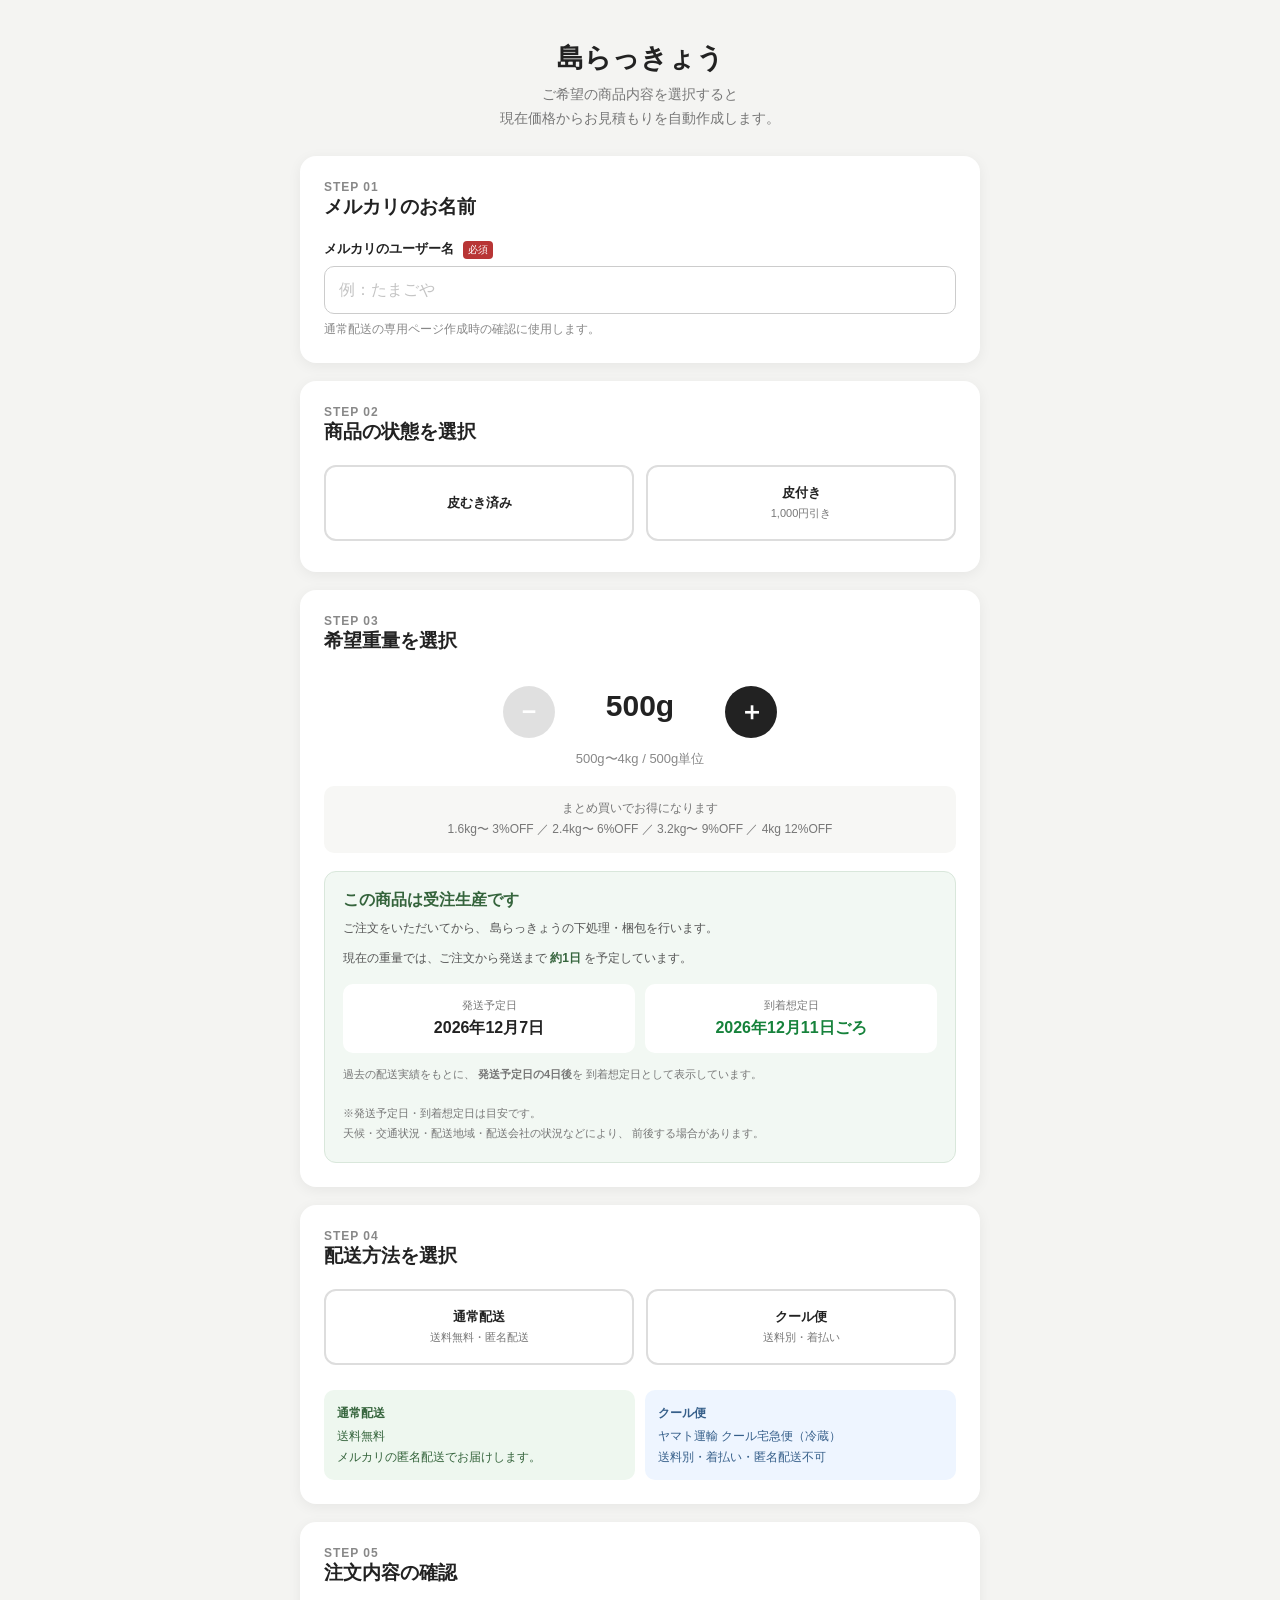
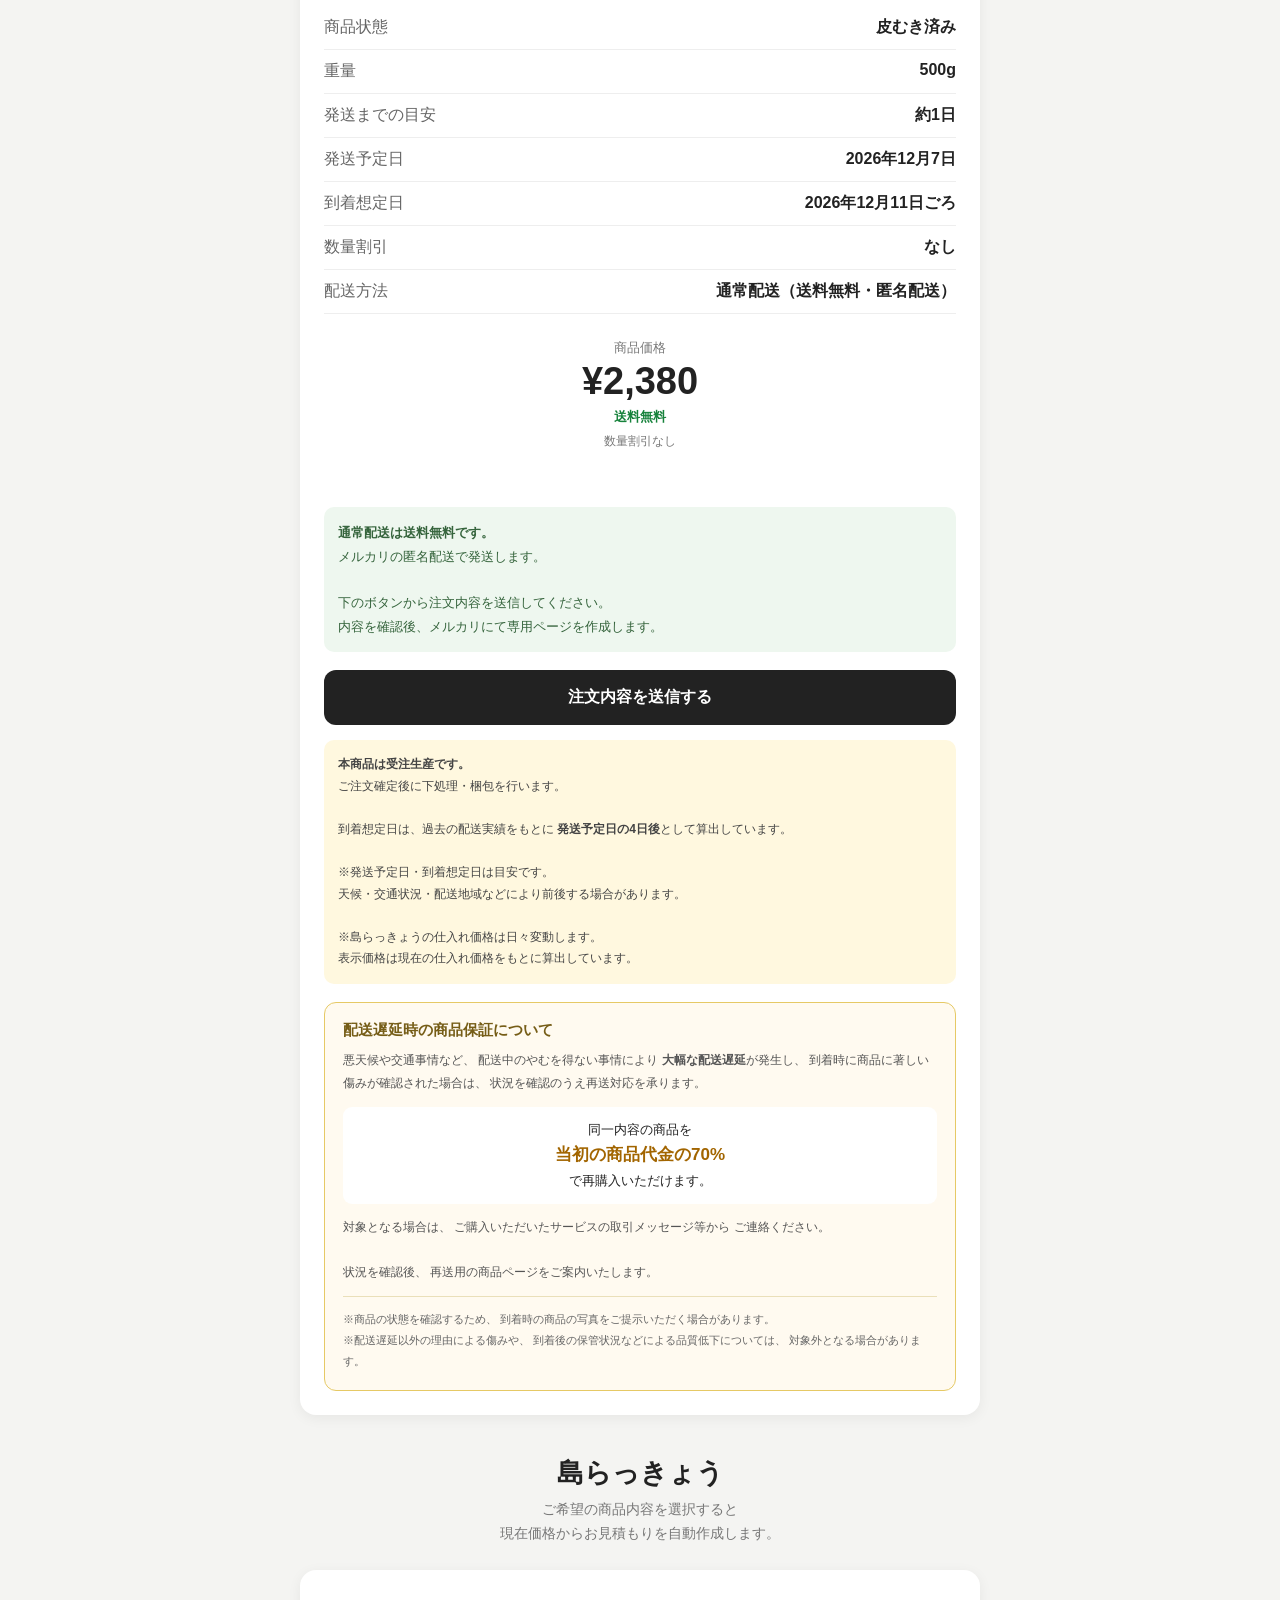
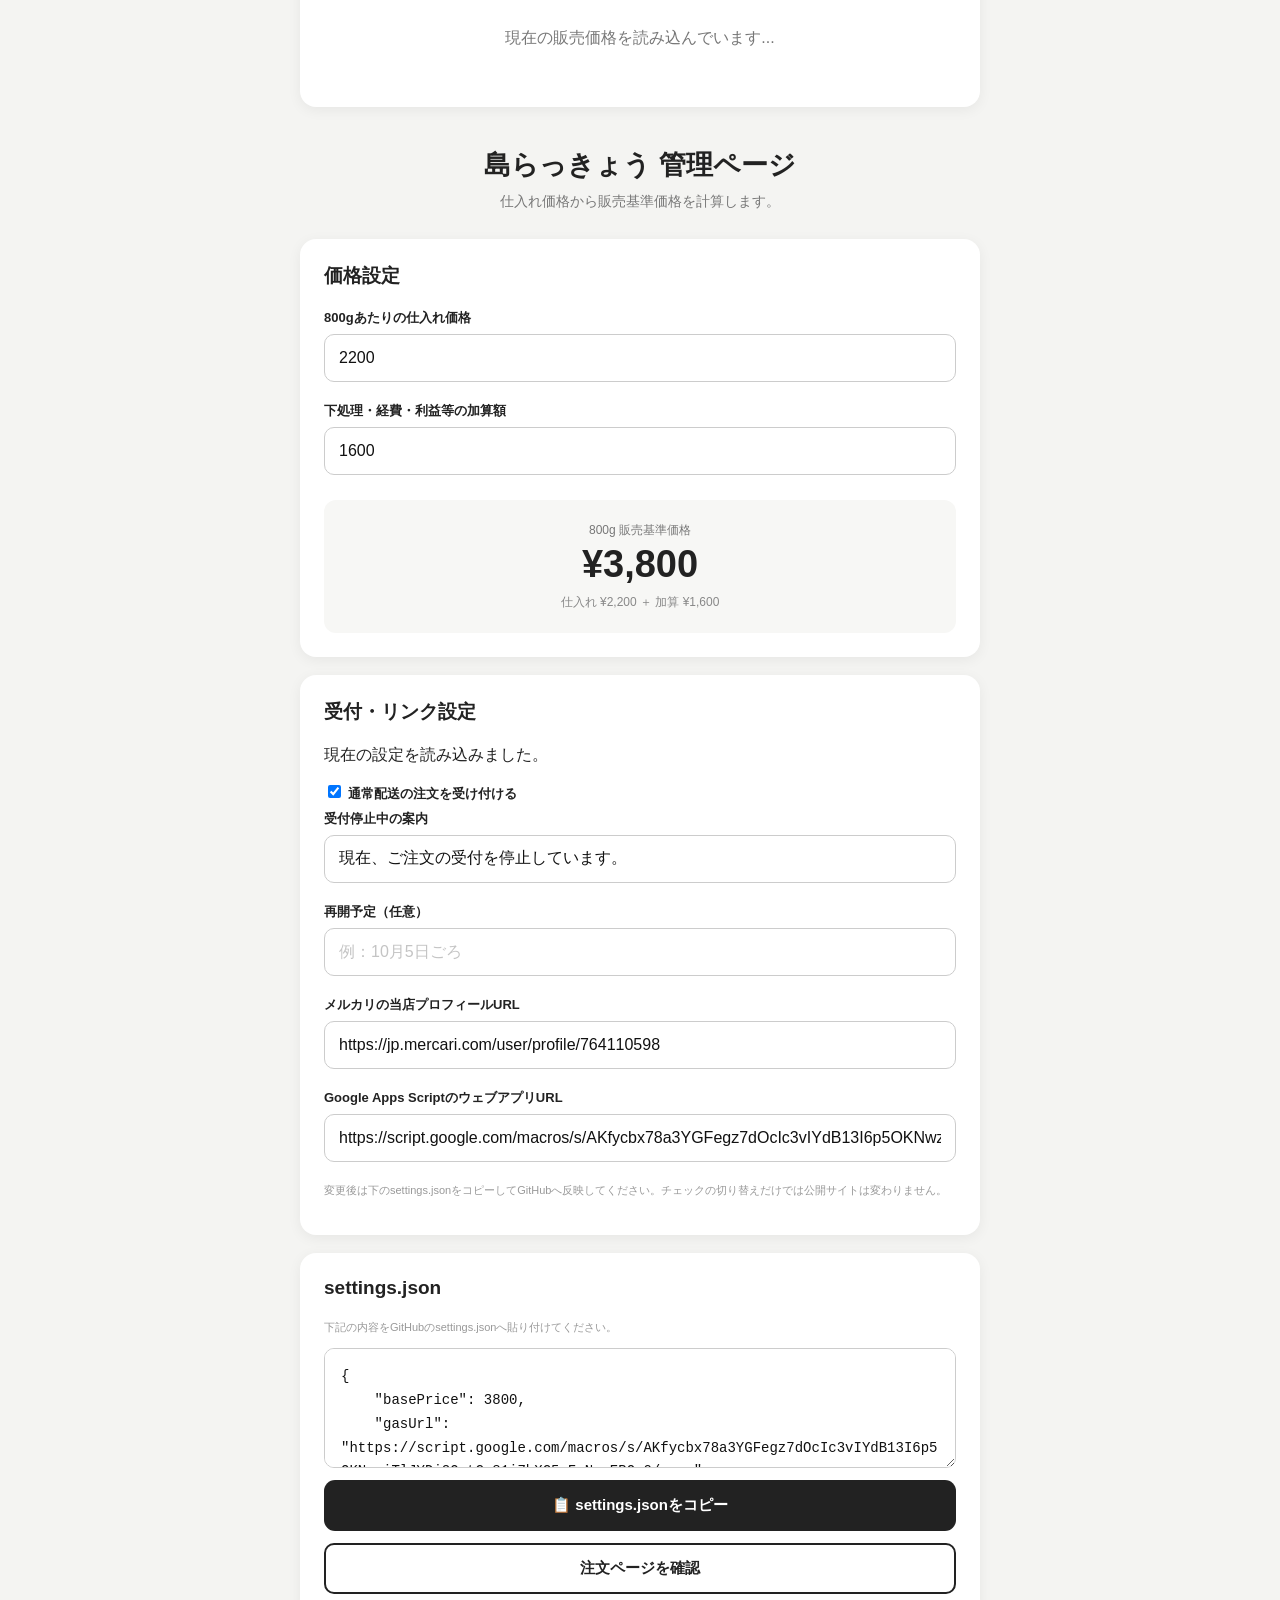
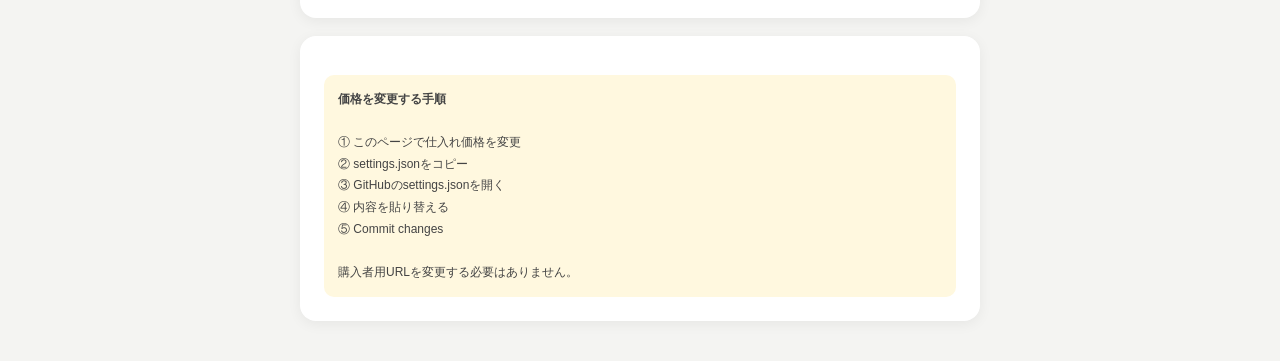
==== commit ad9d67d9: "Update control.html" ====
--- a/control.html
+++ b/control.html
@@ -3,6 +3,10 @@
 <head>
 <meta charset="UTF-8">
 <meta name="viewport" content="width=device-width, initial-scale=1.0"><!DOCTYPE html>
+<html lang="ja">
+
+<head>
+<meta charset="UTF-8"><!DOCTYPE html>
 <html lang="ja">
 
 <head>
@@ -940,7 +944,7 @@
             class="weight-button"
             id="minusButton"
             type="button"
-            onclick="changeWeight(-100)"
+            onclick="changeWeight(-500)"
         >
             −
         </button>
@@ -950,7 +954,7 @@
             class="weight"
             id="weightDisplay"
         >
-            800g
+            500g
         </div>
 
 
@@ -958,7 +962,7 @@
             class="weight-button"
             id="plusButton"
             type="button"
-            onclick="changeWeight(100)"
+            onclick="changeWeight(500)"
         >
             ＋
         </button>
@@ -967,7 +971,7 @@
 
 
     <div class="hint">
-        800g〜4kg / 100g単位
+        500g〜4kg / 500g単位
     </div>
 
 
@@ -1141,7 +1145,7 @@
 
             <strong>クール便</strong>
 
-            チルドゆうパック（冷蔵）<br>
+            ヤマト運輸 クール宅急便（冷蔵）<br>
             送料別・着払い・匿名配送不可
 
         </div>
@@ -1151,7 +1155,7 @@
 
 
     <div id="chilledEstimate" class="base-guide hidden">
-        <h3>チルドゆうパック送料の目安（沖縄県発送）</h3>
+        <h3>ヤマト運輸 クール宅急便送料の目安（沖縄県発送）</h3>
         <label for="destinationPrefecture">お届け先の都道府県</label>
         <select id="destinationPrefecture" style="width:100%;padding:12px;margin:10px 0;font-size:16px">
             <option value="">選択してください</option>
@@ -1159,17 +1163,17 @@
         <p id="chilledSize"></p>
         <p id="chilledFee" aria-live="polite"></p>
         <p id="chilledTotal" aria-live="polite" style="font-weight:bold;font-size:1.2em"></p>
-        <p>送料はお客様負担・匿名配送不可です。箱サイズは暫定で800g以下を60サイズ、それ以上を80サイズとして計算しています。実際の送料は梱包後の箱寸法により確定します。持込などの割引は含めていません。</p>
+        <p>送料はお客様負担・匿名配送不可です。商品1500gまでは60サイズ、2000g以上は80サイズで計算しています。実際の送料は梱包後の箱寸法により確定します。持込などの割引は含めていません。梱包材・保冷材は暫定500gとして計算し、60サイズは梱包込み2kg以内、80サイズは5kg以内が条件です。箱寸法や梱包重量が上限を超える場合は送料が変わります。</p>
         <p>商品代金はメルカリの専用ページでお支払いください。送料は商品代金に含まれず、受け取り時に配送会社へお支払いいただきます。参考合計は商品代金と送料目安の合計です。</p>
         <details><summary>地域別送料表（冷蔵料金込み）</summary>
         <div style="overflow-x:auto"><table style="width:100%;text-align:left"><thead><tr><th>お届け先</th><th>60サイズ</th><th>80サイズ</th></tr></thead><tbody id="chilledRateRows"></tbody></table></div>
         </details>
-        <p><a href="https://www.post.japanpost.jp/service/domestic/charge/list/yu-pack/47.html" target="_blank" rel="noopener noreferrer">日本郵便の沖縄発基本運賃</a> ／ <a href="https://www.post.japanpost.jp/send/domestic/charge/list/parcel.html" target="_blank" rel="noopener noreferrer">チルド追加料金</a>（2026年10月1日確認）</p>
+        <p><a href="https://www.kuronekoyamato.co.jp/ytc/search/estimate/ichiran.html" target="_blank" rel="noopener noreferrer">ヤマト運輸の公式運賃表（沖縄発・現金）</a> ／ <a href="https://www.kuronekoyamato.co.jp/ytc/customer/send/services/cool/" target="_blank" rel="noopener noreferrer">クール宅急便の案内</a>（2026年10月1日確認）</p>
     </div>
 
     <div class="hidden" id="coolAddressFields">
         <h3>クール便のお届け先</h3>
-        <p>チルドゆうパックは匿名配送ではありません。商品代金はメルカリでお支払い、冷蔵送料は着払い（お客様負担）です。入力情報は注文確認・発送に使用します。</p>
+        <p>ヤマト運輸 クール宅急便は匿名配送ではありません。商品代金はメルカリでお支払い、冷蔵送料は着払い（お客様負担）です。入力情報は注文確認・発送に使用します。</p>
 <div class="form-group"><label for="recipientName">お届け先氏名 <span class="required">必須</span></label><input id="recipientName" type="text" autocomplete="shipping name" maxlength="80" placeholder="例：山田 太郎"></div>
 <div class="form-group"><label for="postalCode">郵便番号 <span class="required">必須</span></label><input id="postalCode" type="text" autocomplete="shipping postal-code" maxlength="8" placeholder="例：900-0001" inputmode="numeric"></div>
 <div class="form-group"><label for="streetAddress">市区町村・番地 <span class="required">必須</span></label><input id="streetAddress" type="text" autocomplete="shipping address-line1" maxlength="150" placeholder="例：那覇市○○1丁目2番3号"></div>
@@ -1477,7 +1481,8 @@
    基本設定
 ======================================== */
 
-const MIN_WEIGHT = 800;
+const MIN_WEIGHT = 500;
+const WEIGHT_STEP = 500;
 const MAX_WEIGHT = 4000;
 
 const DISCOUNT_RATE = 3;
@@ -1489,7 +1494,7 @@
 
 
 
-let weight = 800;
+let weight = 500;
 let basePrice = null;
 let gasUrl = "";
 let isSending = false;
@@ -1626,6 +1631,7 @@
 ======================================== */
 
 function changeWeight(amount) {
+    if (![WEIGHT_STEP, -WEIGHT_STEP].includes(amount)) return;
 
     weight += amount;
 
@@ -1849,42 +1855,52 @@
 ======================================== */
 
 
-// 沖縄発の基本運賃。冷蔵追加料金は60サイズ225円、80サイズ360円。
-const CHILLED_REGIONS = [
-    {name:"沖縄", prefs:["沖縄県"], base:{60:840,80:1150}},
-    {name:"九州", prefs:["福岡県","佐賀県","長崎県","熊本県","大分県","宮崎県","鹿児島県"], base:{60:1210,80:1600}},
-    {name:"中国", prefs:["鳥取県","島根県","岡山県","広島県","山口県"], base:{60:1470,80:1860}},
-    {name:"四国", prefs:["徳島県","香川県","愛媛県","高知県"], base:{60:1600,80:1990}},
-    {name:"東海・近畿", prefs:["静岡県","岐阜県","愛知県","三重県","滋賀県","京都府","大阪府","兵庫県","奈良県","和歌山県"], base:{60:1600,80:1990}},
-    {name:"関東・東京", prefs:["茨城県","栃木県","群馬県","埼玉県","千葉県","東京都","神奈川県","山梨県"], base:{60:1600,80:1990}},
-    {name:"信越・北陸", prefs:["新潟県","長野県","富山県","石川県","福井県"], base:{60:1760,80:2170}},
-    {name:"北海道・東北", prefs:["北海道","青森県","岩手県","宮城県","秋田県","山形県","福島県"], base:{60:1930,80:2260}}
+// 沖縄発の基本運賃。冷蔵追加料金は60サイズ275円、80サイズ330円。
+const COOL_REGIONS = [
+    {name:"沖縄", prefs:["沖縄県"], base:{60:940,80:1230}},
+    {name:"九州", prefs:["福岡県","佐賀県","長崎県","熊本県","大分県","宮崎県","鹿児島県"], base:{60:1320,80:1940}},
+    {name:"中国", prefs:["鳥取県","島根県","岡山県","広島県","山口県"], base:{60:1460,80:2070}},
+    {name:"四国", prefs:["徳島県","香川県","愛媛県","高知県"], base:{60:1460,80:2070}},
+    {name:"中部・関西", prefs:["静岡県","岐阜県","愛知県","三重県","滋賀県","京都府","大阪府","兵庫県","奈良県","和歌山県"], base:{60:1460,80:2070}},
+    {name:"関東", prefs:["茨城県","栃木県","群馬県","埼玉県","千葉県","東京都","神奈川県","山梨県"], base:{60:1460,80:2070}},
+    {name:"信越・北陸", prefs:["新潟県","長野県","富山県","石川県","福井県"], base:{60:1610,80:2230}},
+    {name:"南東北", prefs:["宮城県","山形県","福島県"], base:{60:1760,80:2380}},
+    {name:"北東北", prefs:["青森県","岩手県","秋田県"], base:{60:1920,80:2530}},
+    {name:"北海道", prefs:["北海道"], base:{60:2340,80:2950}}
 ];
-// 暫定の梱包基準。実測後、60サイズに収まる最大の商品重量(g)へ変更してください。
-const CHILLED_60_MAX_GRAMS = 800;
-function getChilledQuote(prefecture, grams) {
-    const region = CHILLED_REGIONS.find(r => r.prefs.includes(prefecture));
+// 商品1500gまでは60サイズ、それを超える場合は80サイズ。
+const COOL_60_MAX_GRAMS = 1500;
+// 梱包材・保冷材の重量を暫定500gとして重量上限も確認。
+const COOL_PACKAGING_GRAMS = 500;
+function getCoolSize(grams) {
+    const packedGrams = grams + COOL_PACKAGING_GRAMS;
+    if (grams <= COOL_60_MAX_GRAMS && packedGrams <= 2000) return 60;
+    return packedGrams <= 5000 ? 80 : null;
+}
+function getCoolQuote(prefecture, grams) {
+    const region = COOL_REGIONS.find(r => r.prefs.includes(prefecture));
     if (!region || !Number.isFinite(grams) || grams <= 0 || grams > MAX_WEIGHT) return null;
-    const size = grams <= CHILLED_60_MAX_GRAMS ? 60 : 80;
-    return {size, fee:region.base[size] + (size === 60 ? 225 : 360)};
+    const size = getCoolSize(grams);
+    if (size === null) return null;
+    return {size, fee:region.base[size] + (size === 60 ? 275 : 330)};
 }
 function updateChilledEstimate() {
     const pref = document.getElementById("destinationPrefecture").value;
-    const size = weight <= CHILLED_60_MAX_GRAMS ? 60 : 80;
-    const quote = getChilledQuote(pref, weight);
-    document.getElementById("chilledSize").textContent = "想定箱サイズ：" + size + "サイズ（暫定）";
+    const size = getCoolSize(weight);
+    const quote = getCoolQuote(pref, weight);
+    document.getElementById("chilledSize").textContent = "箱サイズ：" + size + "サイズ";
     document.getElementById("chilledFee").textContent = quote ? "冷蔵送料の目安：¥" + quote.fee.toLocaleString() : "都道府県を選ぶと送料を表示します。";
     document.getElementById("chilledTotal").textContent = quote ? "送料込み参考合計：¥" + (calculatePrice() + quote.fee).toLocaleString() : "送料込み参考合計：お届け先選択後に表示";
     document.getElementById("priceShipping").textContent = quote ? "商品代金に加えて冷蔵送料 ¥" + quote.fee.toLocaleString() + "（目安）" : "冷蔵送料別・お届け先を選択してください";
 }
 function initChilledEstimate() {
     const select = document.getElementById("destinationPrefecture");
-    for (const region of CHILLED_REGIONS) {
+    for (const region of COOL_REGIONS) {
         const group = document.createElement("optgroup"); group.label = region.name;
         for (const pref of region.prefs) { const option = document.createElement("option"); option.value = pref; option.textContent = pref; group.appendChild(option); }
         select.appendChild(group);
         const row = document.createElement("tr");
-        for (const value of [region.name, (region.base[60]+225).toLocaleString()+"円", (region.base[80]+360).toLocaleString()+"円"]) { const cell=document.createElement("td"); cell.textContent=value; cell.style.padding="8px 4px"; row.appendChild(cell); }
+        for (const value of [region.name, (region.base[60]+275).toLocaleString()+"円", (region.base[80]+330).toLocaleString()+"円"]) { const cell=document.createElement("td"); cell.textContent=value; cell.style.padding="8px 4px"; row.appendChild(cell); }
         document.getElementById("chilledRateRows").appendChild(row);
     }
     select.addEventListener("change", updateEstimate);
@@ -1895,8 +1911,8 @@
     document.getElementById("coolAddressFields").classList.toggle("hidden", !cool);
     document.getElementById("chilledEstimate").classList.toggle("hidden", !cool);
     for (const id of ["recipientName", "postalCode", "streetAddress", "phone", "destinationPrefecture"]) document.getElementById(id).required = cool;
-    document.getElementById("orderPaymentNote").textContent = cool ? "商品代金はメルカリでお支払い、チルド送料は別途着払いです。" : "通常配送は送料無料です。";
-    document.getElementById("deliveryMethodNote").textContent = cool ? "チルドゆうパックで発送します（匿名配送不可）。" : "メルカリの匿名配送で発送します。";
+    document.getElementById("orderPaymentNote").textContent = cool ? "商品代金はメルカリでお支払い、クール送料は別途着払いです。" : "通常配送は送料無料です。";
+    document.getElementById("deliveryMethodNote").textContent = cool ? "ヤマト運輸 クール宅急便で発送します（匿名配送不可）。" : "メルカリの匿名配送で発送します。";
     if (cool) updateChilledEstimate();
     else document.getElementById("priceShipping").textContent = "送料無料";
 }
@@ -1933,7 +1949,7 @@
     const shippingText =
         shipping === "normal"
             ? "通常配送（送料無料・匿名配送）"
-            : "チルドゆうパック（冷蔵・送料着払い・匿名配送不可）";
+            : "ヤマト運輸 クール宅急便（冷蔵・送料着払い・匿名配送不可）";
 
 
     const productionDays =
@@ -2247,7 +2263,7 @@
         "配送方法：" + order.shipping,
         "送料：" + order.shippingFee,
         ...(order.shippingMethod === "cool" ? [
-            "想定箱サイズ：" + order.packageSize + "サイズ（暫定）",
+            "箱サイズ：" + order.packageSize + "サイズ",
             "商品代金＋送料の参考合計：" + order.totalEstimate,
             "お届け先氏名：" + order.recipientName,
             "郵便番号：" + order.postalCode,
@@ -2269,7 +2285,7 @@
     const rate = getDiscountRate();
     const shippingMethod = document.querySelector('input[name="shipping"]:checked').value;
     const cool = shippingMethod === "cool";
-    const quote = cool ? getChilledQuote(document.getElementById("destinationPrefecture").value, weight) : null;
+    const quote = cool ? getCoolQuote(document.getElementById("destinationPrefecture").value, weight) : null;
     return {
         orderNumber: "RK-" + crypto.randomUUID(),
         mercariName: document.getElementById("mercariName").value.trim(),
@@ -2281,7 +2297,7 @@
         originalOrderPrice: calculatePrice(),
         discount: rate ? rate + "% OFF（−" + roundMoney(calculateQuantityDiscount()).toLocaleString() + "円）" : "なし",
         unpeeledDiscount: type === "unpeeled" ? "1,000円引き" : "なし",
-        shipping: cool ? "チルドゆうパック（冷蔵・送料着払い・匿名配送不可）" : "通常配送（送料無料・匿名配送）",
+        shipping: cool ? "ヤマト運輸 クール宅急便（冷蔵・送料着払い・匿名配送不可）" : "通常配送（送料無料・匿名配送）",
         shippingFee: cool ? quote.fee.toLocaleString() + "円（目安・着払い／梱包後に確定）" : "送料無料",
         shippingMethod,
         ...(cool ? {
@@ -2308,7 +2324,7 @@
     if (siteSettings.orderEnabled === false) { alert("現在、ご注文の受付を停止しています。"); return; }
     if (document.querySelector('input[name="shipping"]:checked').value === "cool") {
         const rules = [
-            ["destinationPrefecture", v => !!getChilledQuote(v, weight), "お届け先の都道府県を選択してください。"],
+            ["destinationPrefecture", v => !!getCoolQuote(v, weight), "お届け先の都道府県を選択してください。"],
             ["recipientName", v => !!v && v.length <= 80 && !/[\x00-\x1f]/.test(v), "お届け先氏名を入力してください。"],
             ["postalCode", v => /^\d{3}-?\d{4}$/.test(v), "郵便番号を半角7桁で入力してください。"],
             ["streetAddress", v => !!v && v.length <= 150 && !/[\x00-\x1f]/.test(v), "市区町村・番地を入力してください。"],
@@ -2514,6 +2530,2513 @@
 
 </html>
 
+<meta name="viewport" content="width=device-width, initial-scale=1.0">
+
+<title>島らっきょう 注文・お見積もり</title>
+
+<style>
+
+* {
+    box-sizing: border-box;
+}
+
+html {
+    color-scheme: light;
+}
+
+body {
+    margin: 0;
+    background: #f5f5f3;
+    color: #222;
+    font-family:
+        -apple-system,
+        BlinkMacSystemFont,
+        "Segoe UI",
+        "Hiragino Kaku Gothic ProN",
+        "Yu Gothic",
+        sans-serif;
+}
+
+.container {
+    width: min(720px, calc(100% - 32px));
+    margin: 40px auto;
+}
+
+header {
+    text-align: center;
+    margin-bottom: 30px;
+}
+
+h1 {
+    margin: 0 0 8px;
+    font-size: 28px;
+}
+
+.subtitle {
+    color: #777;
+    font-size: 14px;
+    line-height: 1.7;
+}
+
+.card {
+    background: #fff;
+    color: #222;
+    border-radius: 16px;
+    padding: 24px;
+    margin-bottom: 18px;
+    box-shadow: 0 3px 14px rgba(0,0,0,.06);
+}
+
+.step {
+    color: #888;
+    font-size: 12px;
+    font-weight: bold;
+    letter-spacing: .08em;
+}
+
+h2 {
+    margin: 6px 0 18px;
+    font-size: 20px;
+}
+
+
+/* ========================================
+   入力
+======================================== */
+
+.form-group {
+    margin-bottom: 17px;
+}
+
+.form-group:last-child {
+    margin-bottom: 0;
+}
+
+.form-group label {
+    display: block;
+    margin-bottom: 7px;
+    font-size: 13px;
+    font-weight: bold;
+}
+
+.required {
+    display: inline-block;
+    margin-left: 5px;
+    padding: 2px 5px;
+    border-radius: 4px;
+    background: #b83535;
+    color: #fff;
+    font-size: 10px;
+    font-weight: normal;
+}
+
+.form-group input {
+    display: block;
+    width: 100%;
+    padding: 14px;
+    border: 1px solid #ccc;
+    border-radius: 10px;
+    background: #fff !important;
+    color: #111 !important;
+    -webkit-text-fill-color: #111;
+    font-size: 16px;
+}
+
+.form-group input::placeholder {
+    color: #c4c4c4 !important;
+    -webkit-text-fill-color: #c4c4c4 !important;
+    opacity: 1;
+}
+
+.form-group input::-webkit-input-placeholder {
+    color: #c4c4c4 !important;
+    -webkit-text-fill-color: #c4c4c4 !important;
+    opacity: 1;
+}
+
+.form-group input::-moz-placeholder {
+    color: #c4c4c4 !important;
+    opacity: 1;
+}
+
+.form-group input:-ms-input-placeholder {
+    color: #c4c4c4 !important;
+}
+
+.form-group input:focus {
+    outline: none;
+    border-color: #222;
+}
+
+.form-help {
+    margin-top: 6px;
+    color: #888;
+    font-size: 12px;
+    line-height: 1.6;
+}
+
+
+/* ========================================
+   選択肢
+======================================== */
+
+.choice-grid {
+    display: grid;
+    grid-template-columns: 1fr 1fr;
+    gap: 12px;
+}
+
+.choice {
+    position: relative;
+}
+
+.choice input {
+    position: absolute;
+    opacity: 0;
+    pointer-events: none;
+}
+
+.choice label {
+    display: flex;
+    min-height: 76px;
+    align-items: center;
+    justify-content: center;
+    flex-direction: column;
+    padding: 14px 12px;
+    border: 2px solid #ddd;
+    border-radius: 12px;
+    background: #fff;
+    color: #222;
+    text-align: center;
+    cursor: pointer;
+    font-weight: bold;
+    transition: .15s;
+}
+
+.choice label small {
+    display: block;
+    margin-top: 4px;
+    color: #777;
+    font-size: 11px;
+    font-weight: normal;
+}
+
+.choice input:checked + label {
+    border-color: #222;
+    background: #f1f1ef;
+}
+
+
+/* ========================================
+   重量
+======================================== */
+
+.weight-box {
+    display: flex;
+    align-items: center;
+    justify-content: center;
+    gap: 20px;
+}
+
+.weight-button {
+    display: flex;
+    align-items: center;
+    justify-content: center;
+    width: 52px;
+    height: 52px;
+    padding: 0;
+    border: 0;
+    border-radius: 50%;
+    background: #222;
+    color: #fff;
+    font-size: 25px;
+    cursor: pointer;
+}
+
+.weight-button:disabled {
+    background: #ccc;
+    cursor: not-allowed;
+}
+
+.weight {
+    min-width: 130px;
+    text-align: center;
+    font-size: 30px;
+    font-weight: bold;
+}
+
+.hint {
+    margin-top: 12px;
+    color: #888;
+    font-size: 13px;
+    text-align: center;
+}
+
+.discount-guide {
+    margin-top: 18px;
+    padding: 12px;
+    background: #f7f7f5;
+    border-radius: 10px;
+    color: #777;
+    text-align: center;
+    font-size: 12px;
+    line-height: 1.8;
+}
+
+
+/* ========================================
+   受注生産
+======================================== */
+
+.production-box {
+    margin-top: 18px;
+    padding: 18px;
+    border: 1px solid #d9e7db;
+    border-radius: 12px;
+    background: #f2f8f3;
+}
+
+.production-title {
+    margin-bottom: 7px;
+    color: #35643c;
+    font-size: 16px;
+    font-weight: bold;
+}
+
+.production-description {
+    color: #555;
+    font-size: 12px;
+    line-height: 1.7;
+}
+
+.production-days {
+    margin-top: 10px;
+    color: #555;
+    font-size: 12px;
+    line-height: 1.7;
+}
+
+.production-days strong {
+    color: #35643c;
+}
+
+.schedule-box {
+    display: grid;
+    grid-template-columns: 1fr 1fr;
+    gap: 10px;
+    margin-top: 15px;
+}
+
+.schedule-item {
+    padding: 14px 10px;
+    background: #fff;
+    border-radius: 10px;
+    text-align: center;
+}
+
+.schedule-label {
+    margin-bottom: 5px;
+    color: #777;
+    font-size: 11px;
+}
+
+.schedule-value {
+    color: #222;
+    font-size: 16px;
+    font-weight: bold;
+}
+
+.schedule-item.arrival .schedule-value {
+    color: #16823b;
+}
+
+.schedule-note {
+    margin-top: 12px;
+    color: #777;
+    font-size: 11px;
+    line-height: 1.8;
+}
+
+
+/* ========================================
+   配送
+======================================== */
+
+.shipping-guide {
+    display: grid;
+    grid-template-columns: 1fr 1fr;
+    gap: 10px;
+    margin-top: 18px;
+}
+
+.shipping-guide-item {
+    padding: 13px;
+    border-radius: 10px;
+    font-size: 12px;
+    line-height: 1.7;
+}
+
+.shipping-guide-item strong {
+    display: block;
+    margin-bottom: 3px;
+}
+
+.shipping-guide-item.normal {
+    background: #eef7ef;
+    color: #35643c;
+}
+
+.shipping-guide-item.cool {
+    background: #eef5ff;
+    color: #365f8a;
+}
+
+
+/* ========================================
+   冷蔵配送の案内
+======================================== */
+
+.base-guide {
+    margin-top: 20px;
+    padding: 22px;
+    border: 1px solid #cbdced;
+    border-radius: 14px;
+    background: #f4f8fc;
+}
+
+.base-guide-title {
+    margin-bottom: 10px;
+    color: #294f77;
+    font-size: 17px;
+    font-weight: bold;
+}
+
+.base-guide-text {
+    color: #4d5f70;
+    font-size: 13px;
+    line-height: 1.9;
+}
+
+.base-reason {
+    margin-top: 14px;
+    padding: 13px;
+    background: #fff;
+    border-radius: 10px;
+    color: #444;
+    font-size: 12px;
+    line-height: 1.8;
+}
+
+.base-reason strong {
+    color: #285d8e;
+}
+
+.base-button {
+    display: block;
+    width: 100%;
+    margin-top: 18px;
+    padding: 17px;
+    border: 0;
+    border-radius: 12px;
+    background: #2f638f;
+    color: #fff !important;
+    text-decoration: none;
+    text-align: center;
+    font-size: 16px;
+    font-weight: bold;
+    cursor: pointer;
+    transition: .15s;
+}
+
+.base-button:hover {
+    opacity: .88;
+}
+
+.base-note {
+    margin-top: 10px;
+    color: #71808e;
+    font-size: 11px;
+    line-height: 1.7;
+    text-align: center;
+}
+
+
+/* ========================================
+   配送遅延保証
+======================================== */
+
+.delivery-support {
+    margin-top: 18px;
+    padding: 18px;
+    border: 1px solid #e6c965;
+    border-radius: 12px;
+    background: #fffaf0;
+}
+
+.delivery-support-title {
+    margin-bottom: 9px;
+    color: #765d17;
+    font-size: 15px;
+    font-weight: bold;
+}
+
+.delivery-support-text {
+    color: #555;
+    font-size: 12px;
+    line-height: 1.9;
+}
+
+.delivery-support-highlight {
+    margin: 12px 0;
+    padding: 12px;
+    border-radius: 9px;
+    background: #fff;
+    color: #222;
+    text-align: center;
+    font-size: 13px;
+    line-height: 1.7;
+}
+
+.delivery-support-highlight strong {
+    color: #a26500;
+    font-size: 17px;
+}
+
+.delivery-support-flow {
+    margin-top: 12px;
+    padding-top: 12px;
+    border-top: 1px solid #eadfb9;
+    color: #666;
+    font-size: 11px;
+    line-height: 1.9;
+}
+
+
+/* ========================================
+   見積もり
+======================================== */
+
+.summary-row {
+    display: flex;
+    justify-content: space-between;
+    gap: 15px;
+    padding: 11px 0;
+    border-bottom: 1px solid #eee;
+}
+
+.summary-row span {
+    color: #666;
+}
+
+.summary-row strong {
+    text-align: right;
+}
+
+.price {
+    padding: 25px 0 8px;
+    text-align: center;
+}
+
+.price-label {
+    color: #777;
+    font-size: 13px;
+}
+
+.price-value {
+    margin-top: 3px;
+    color: #222;
+    font-size: 38px;
+    font-weight: bold;
+}
+
+.price-shipping {
+    margin-top: 5px;
+    color: #16823b;
+    font-size: 13px;
+    font-weight: bold;
+}
+
+.discount-detail {
+    min-height: 22px;
+    margin-top: 7px;
+    color: #777;
+    font-size: 12px;
+}
+
+.discount-detail.active {
+    color: #16823b;
+    font-weight: bold;
+}
+
+.unpeeled-notice {
+    margin-top: 14px;
+    padding: 12px;
+    background: #eef7ef;
+    border-radius: 10px;
+    color: #35643c;
+    font-size: 12px;
+    line-height: 1.7;
+}
+
+
+/* ========================================
+   注意
+======================================== */
+
+.notice {
+    margin-top: 15px;
+    padding: 14px;
+    background: #fff8df;
+    color: #333;
+    border-radius: 10px;
+    font-size: 13px;
+    line-height: 1.7;
+}
+
+.normal-order-notice {
+    margin-top: 15px;
+    padding: 14px;
+    background: #eef7ef;
+    color: #35643c;
+    border-radius: 10px;
+    font-size: 13px;
+    line-height: 1.8;
+}
+
+
+/* ========================================
+   ボタン
+======================================== */
+
+button.primary {
+    width: 100%;
+    margin-top: 18px;
+    padding: 17px;
+    border: 0;
+    border-radius: 12px;
+    background: #222;
+    color: #fff;
+    font-size: 16px;
+    font-weight: bold;
+    cursor: pointer;
+    transition: .15s;
+}
+
+button.primary:hover {
+    opacity: .88;
+}
+
+button.primary:disabled {
+    background: #aaa;
+    opacity: 1;
+    cursor: wait;
+}
+
+
+/* ========================================
+   状態
+======================================== */
+
+.loading {
+    padding: 30px;
+    color: #777;
+    text-align: center;
+    line-height: 1.8;
+}
+
+.error {
+    padding: 18px;
+    background: #fff1f1;
+    color: #a32626;
+    border-radius: 12px;
+    text-align: center;
+    line-height: 1.7;
+}
+
+.error-detail {
+    margin-top: 8px;
+    font-size: 12px;
+    color: #a85c5c;
+}
+
+.hidden {
+    display: none !important;
+}
+
+
+/* ========================================
+   完了
+======================================== */
+
+.complete-card {
+    padding-top: 36px;
+    padding-bottom: 36px;
+    text-align: center;
+}
+
+.complete-icon {
+    display: flex;
+    align-items: center;
+    justify-content: center;
+    width: 68px;
+    height: 68px;
+    margin: 0 auto 20px;
+    background: #eaf7ed;
+    color: #16823b;
+    border-radius: 50%;
+    font-size: 34px;
+    font-weight: bold;
+}
+
+.complete-title {
+    margin-bottom: 12px;
+    font-size: 23px;
+    font-weight: bold;
+}
+
+.complete-text {
+    color: #666;
+    font-size: 14px;
+    line-height: 1.9;
+}
+
+.mercari-follow-notice {
+    margin-top: 22px;
+    padding: 18px;
+    border: 2px solid #e6c965;
+    border-radius: 12px;
+    background: #fff8df;
+    color: #333;
+    text-align: left;
+    font-size: 14px;
+    line-height: 1.9;
+}
+
+.mercari-follow-notice strong {
+    display: block;
+    margin-bottom: 8px;
+    color: #765d17;
+    font-size: 16px;
+}
+
+.order-number {
+    margin-top: 22px;
+    padding: 15px;
+    background: #f7f7f5;
+    border-radius: 10px;
+    color: #666;
+    font-size: 12px;
+}
+
+.order-number strong {
+    display: block;
+    margin-top: 5px;
+    color: #222;
+    font-size: 19px;
+}
+
+.complete-summary {
+    margin-top: 20px;
+    padding: 16px;
+    background: #fafafa;
+    border-radius: 10px;
+    text-align: left;
+    font-size: 13px;
+    line-height: 1.9;
+}
+
+
+/* ========================================
+   スマホ
+======================================== */
+
+@media (max-width: 520px) {
+
+    .container {
+        margin-top: 22px;
+    }
+
+    .card {
+        padding: 20px;
+    }
+
+    .choice-grid,
+    .shipping-guide,
+    .schedule-box {
+        grid-template-columns: 1fr;
+    }
+
+    h1 {
+        font-size: 24px;
+    }
+
+    .price-value {
+        font-size: 34px;
+    }
+
+    .weight {
+        min-width: 110px;
+        font-size: 27px;
+    }
+
+}
+
+
+.action-link { display:block; margin-top:14px; padding:16px; border-radius:12px; background:#c93232; color:#fff; text-decoration:none; font-weight:bold; }
+dialog { width:min(620px,calc(100% - 32px)); max-height:85vh; overflow:auto; border:0; border-radius:16px; padding:24px; color:#222; }
+dialog::backdrop { background:rgba(0,0,0,.5); }
+button.secondary { width:100%; margin-top:12px; padding:14px; border:1px solid #777; border-radius:10px; background:#fff; color:#222; cursor:pointer; }
+button:disabled { opacity:.6; cursor:wait; }
+.status-message { margin-top:12px; line-height:1.8; color:#555; }
+</style>
+</head>
+
+
+<body>
+
+<div class="container">
+
+<header>
+
+    <h1>島らっきょう</h1>
+
+    <div class="subtitle">
+        ご希望の商品内容を選択すると<br>
+        現在価格からお見積もりを自動作成します。
+    </div>
+
+</header>
+
+
+<section class="card" id="loadingSection">
+
+    <div class="loading">
+        現在の販売価格を読み込んでいます...
+    </div>
+
+</section>
+
+
+<section class="card hidden" id="errorSection">
+
+    <div class="error">
+
+        <strong>
+            注文ページを読み込めませんでした。
+        </strong>
+
+        <div
+            class="error-detail"
+            id="errorMessage"
+        ></div>
+
+    </div>
+
+</section>
+
+
+<section class="card hidden" id="receptionNotice" role="status"></section>
+<section class="card hidden" id="pendingNotice">
+    <h2>送信結果の確認が必要な注文があります</h2>
+    <p>同じ注文番号で再確認します。注文内容は変更せず、下のボタンを押してください。</p>
+    <button class="primary" type="button" onclick="retryPendingOrder()">前回の注文の送信結果を確認する</button>
+</section>
+<div id="orderForm" class="hidden">
+
+
+<!-- ========================================
+     STEP 1
+======================================== -->
+
+<section class="card">
+
+    <div class="step">STEP 01</div>
+
+    <h2>メルカリのお名前</h2>
+
+    <div class="form-group">
+
+        <label for="mercariName">
+
+            メルカリのユーザー名
+
+            <span class="required">
+                必須
+            </span>
+
+        </label>
+
+        <input
+            type="text"
+            id="mercariName"
+            maxlength="50"
+            placeholder="例：たまごや"
+            autocomplete="off"
+        >
+
+        <div class="form-help">
+            通常配送の専用ページ作成時の確認に使用します。
+        </div>
+
+    </div>
+
+</section>
+
+
+<!-- ========================================
+     STEP 2
+======================================== -->
+
+<section class="card">
+
+    <div class="step">STEP 02</div>
+
+    <h2>商品の状態を選択</h2>
+
+    <div class="choice-grid">
+
+        <div class="choice">
+
+            <input
+                type="radio"
+                name="type"
+                id="peeled"
+                value="peeled"
+                checked
+            >
+
+            <label for="peeled">
+                皮むき済み
+            </label>
+
+        </div>
+
+
+        <div class="choice">
+
+            <input
+                type="radio"
+                name="type"
+                id="unpeeled"
+                value="unpeeled"
+            >
+
+            <label for="unpeeled">
+
+                皮付き
+
+                <small>
+                    1,000円引き
+                </small>
+
+            </label>
+
+        </div>
+
+    </div>
+
+
+    <div
+        class="unpeeled-notice hidden"
+        id="unpeeledNotice"
+    >
+        皮付きの場合は、表示価格から1,000円値引きされます。
+    </div>
+
+</section>
+
+
+<!-- ========================================
+     STEP 3
+======================================== -->
+
+<section class="card">
+
+    <div class="step">STEP 03</div>
+
+    <h2>希望重量を選択</h2>
+
+
+    <div class="weight-box">
+
+        <button
+            class="weight-button"
+            id="minusButton"
+            type="button"
+            onclick="changeWeight(-100)"
+        >
+            −
+        </button>
+
+
+        <div
+            class="weight"
+            id="weightDisplay"
+        >
+            800g
+        </div>
+
+
+        <button
+            class="weight-button"
+            id="plusButton"
+            type="button"
+            onclick="changeWeight(100)"
+        >
+            ＋
+        </button>
+
+    </div>
+
+
+    <div class="hint">
+        800g〜4kg / 100g単位
+    </div>
+
+
+    <div class="discount-guide">
+
+        まとめ買いでお得になります<br>
+
+        1.6kg〜 3%OFF ／
+        2.4kg〜 6%OFF ／
+        3.2kg〜 9%OFF ／
+        4kg 12%OFF
+
+    </div>
+
+
+    <div class="production-box">
+
+        <div class="production-title">
+            この商品は受注生産です
+        </div>
+
+        <div class="production-description">
+
+            ご注文をいただいてから、
+            島らっきょうの下処理・梱包を行います。
+
+        </div>
+
+
+        <div class="production-days">
+
+            現在の重量では、ご注文から発送まで
+
+            <strong id="productionDaysDisplay">
+                約1日
+            </strong>
+
+            を予定しています。
+
+        </div>
+
+
+        <div class="schedule-box">
+
+            <div class="schedule-item">
+
+                <div class="schedule-label">
+                    発送予定日
+                </div>
+
+                <div
+                    class="schedule-value"
+                    id="shippingDateDisplay"
+                >
+                    ―
+                </div>
+
+            </div>
+
+
+            <div class="schedule-item arrival">
+
+                <div class="schedule-label">
+                    到着想定日
+                </div>
+
+                <div
+                    class="schedule-value"
+                    id="arrivalDateDisplay"
+                >
+                    ―
+                </div>
+
+            </div>
+
+        </div>
+
+
+        <div class="schedule-note">
+
+            過去の配送実績をもとに、
+            <strong>発送予定日の4日後</strong>を
+            到着想定日として表示しています。
+
+            <br><br>
+
+            ※発送予定日・到着想定日は目安です。<br>
+            天候・交通状況・配送地域・配送会社の状況などにより、
+            前後する場合があります。
+
+        </div>
+
+    </div>
+
+</section>
+
+
+<!-- ========================================
+     STEP 4
+======================================== -->
+
+<section class="card">
+
+    <div class="step">STEP 04</div>
+
+    <h2>配送方法を選択</h2>
+
+
+    <div class="choice-grid">
+
+        <div class="choice">
+
+            <input
+                type="radio"
+                name="shipping"
+                id="normal"
+                value="normal"
+                checked
+            >
+
+            <label for="normal">
+
+                通常配送
+
+                <small>
+                    送料無料・匿名配送
+                </small>
+
+            </label>
+
+        </div>
+
+
+        <div class="choice">
+
+            <input
+                type="radio"
+                name="shipping"
+                id="cool"
+                value="cool"
+            >
+
+            <label for="cool">
+
+                クール便
+
+                <small>
+                    送料別・着払い
+                </small>
+
+            </label>
+
+        </div>
+
+    </div>
+
+
+    <div class="shipping-guide">
+
+        <div class="shipping-guide-item normal">
+
+            <strong>通常配送</strong>
+
+            送料無料<br>
+            メルカリの匿名配送でお届けします。
+
+        </div>
+
+
+        <div class="shipping-guide-item cool">
+
+            <strong>クール便</strong>
+
+            チルドゆうパック（冷蔵）<br>
+            送料別・着払い・匿名配送不可
+
+        </div>
+
+    </div>
+
+
+
+    <div id="chilledEstimate" class="base-guide hidden">
+        <h3>チルドゆうパック送料の目安（沖縄県発送）</h3>
+        <label for="destinationPrefecture">お届け先の都道府県</label>
+        <select id="destinationPrefecture" style="width:100%;padding:12px;margin:10px 0;font-size:16px">
+            <option value="">選択してください</option>
+        </select>
+        <p id="chilledSize"></p>
+        <p id="chilledFee" aria-live="polite"></p>
+        <p id="chilledTotal" aria-live="polite" style="font-weight:bold;font-size:1.2em"></p>
+        <p>送料はお客様負担・匿名配送不可です。箱サイズは暫定で800g以下を60サイズ、それ以上を80サイズとして計算しています。実際の送料は梱包後の箱寸法により確定します。持込などの割引は含めていません。</p>
+        <p>商品代金はメルカリの専用ページでお支払いください。送料は商品代金に含まれず、受け取り時に配送会社へお支払いいただきます。参考合計は商品代金と送料目安の合計です。</p>
+        <details><summary>地域別送料表（冷蔵料金込み）</summary>
+        <div style="overflow-x:auto"><table style="width:100%;text-align:left"><thead><tr><th>お届け先</th><th>60サイズ</th><th>80サイズ</th></tr></thead><tbody id="chilledRateRows"></tbody></table></div>
+        </details>
+        <p><a href="https://www.post.japanpost.jp/service/domestic/charge/list/yu-pack/47.html" target="_blank" rel="noopener noreferrer">日本郵便の沖縄発基本運賃</a> ／ <a href="https://www.post.japanpost.jp/send/domestic/charge/list/parcel.html" target="_blank" rel="noopener noreferrer">チルド追加料金</a>（2026年10月1日確認）</p>
+    </div>
+
+    <div class="hidden" id="coolAddressFields">
+        <h3>クール便のお届け先</h3>
+        <p>チルドゆうパックは匿名配送ではありません。商品代金はメルカリでお支払い、冷蔵送料は着払い（お客様負担）です。入力情報は注文確認・発送に使用します。</p>
+<div class="form-group"><label for="recipientName">お届け先氏名 <span class="required">必須</span></label><input id="recipientName" type="text" autocomplete="shipping name" maxlength="80" placeholder="例：山田 太郎"></div>
+<div class="form-group"><label for="postalCode">郵便番号 <span class="required">必須</span></label><input id="postalCode" type="text" autocomplete="shipping postal-code" maxlength="8" placeholder="例：900-0001" inputmode="numeric"></div>
+<div class="form-group"><label for="streetAddress">市区町村・番地 <span class="required">必須</span></label><input id="streetAddress" type="text" autocomplete="shipping address-line1" maxlength="150" placeholder="例：那覇市○○1丁目2番3号"></div>
+<div class="form-group"><label for="building">建物名・部屋番号（任意）</label><input id="building" type="text" autocomplete="shipping address-line2" maxlength="100" placeholder="例：○○マンション101号室"></div>
+<div class="form-group"><label for="phone">電話番号 <span class="required">必須</span></label><input id="phone" type="tel" autocomplete="shipping tel" maxlength="20" placeholder="例：090-1234-5678"></div>
+</div>
+
+</section>
+
+
+<!-- ========================================
+     STEP 5
+======================================== -->
+
+<section class="card">
+
+    <div class="step">STEP 05</div>
+
+    <h2>注文内容の確認</h2>
+
+
+    <div class="summary-row">
+        <span>商品状態</span>
+        <strong id="summaryType"></strong>
+    </div>
+
+
+    <div class="summary-row">
+        <span>重量</span>
+        <strong id="summaryWeight"></strong>
+    </div>
+
+
+    <div class="summary-row">
+        <span>発送までの目安</span>
+        <strong id="summaryProductionDays"></strong>
+    </div>
+
+
+    <div class="summary-row">
+        <span>発送予定日</span>
+        <strong id="summaryShippingDate"></strong>
+    </div>
+
+
+    <div class="summary-row">
+        <span>到着想定日</span>
+        <strong id="summaryArrivalDate"></strong>
+    </div>
+
+
+    <div class="summary-row">
+        <span>数量割引</span>
+        <strong id="summaryDiscount"></strong>
+    </div>
+
+
+    <div class="summary-row">
+        <span>配送方法</span>
+        <strong id="summaryShipping"></strong>
+    </div>
+
+
+    <div class="price">
+
+        <div class="price-label">
+            商品価格
+        </div>
+
+        <div
+            class="price-value"
+            id="priceDisplay"
+        >
+            ¥0
+        </div>
+
+
+        <div
+            class="price-shipping"
+            id="priceShipping"
+        >
+            送料無料
+        </div>
+
+
+        <div
+            class="discount-detail"
+            id="discountDetail"
+        >
+            数量割引なし
+        </div>
+
+
+        <div
+            class="discount-detail"
+            id="unpeeledDiscountDetail"
+        ></div>
+
+    </div>
+
+
+    <!-- 通常配送 -->
+
+    <div id="normalOrderArea">
+
+        <div class="normal-order-notice">
+
+            <strong>
+                <span id="orderPaymentNote">通常配送は送料無料です。</span>
+            </strong>
+
+            <br>
+
+            <span id="deliveryMethodNote">メルカリの匿名配送で発送します。</span>
+
+            <br><br>
+
+            下のボタンから注文内容を送信してください。<br>
+            内容を確認後、メルカリにて専用ページを作成します。
+
+        </div>
+
+
+        <button
+            class="primary"
+            id="sendButton"
+            type="button"
+            onclick="sendOrder()"
+        >
+            注文内容を送信する
+        </button>
+
+    </div>
+
+
+    <div class="notice">
+
+        <strong>
+            本商品は受注生産です。
+        </strong>
+
+        <br>
+
+        ご注文確定後に下処理・梱包を行います。
+
+        <br><br>
+
+        到着想定日は、過去の配送実績をもとに
+        <strong>発送予定日の4日後</strong>として算出しています。
+
+        <br><br>
+
+        ※発送予定日・到着想定日は目安です。<br>
+        天候・交通状況・配送地域などにより前後する場合があります。
+
+        <br><br>
+
+        ※島らっきょうの仕入れ価格は日々変動します。<br>
+        表示価格は現在の仕入れ価格をもとに算出しています。
+
+    </div>
+
+
+    <!-- 配送遅延保証 -->
+
+    <div class="delivery-support">
+
+        <div class="delivery-support-title">
+            配送遅延時の商品保証について
+        </div>
+
+
+        <div class="delivery-support-text">
+
+            悪天候や交通事情など、
+            配送中のやむを得ない事情により
+            <strong>大幅な配送遅延</strong>が発生し、
+            到着時に商品に著しい傷みが確認された場合は、
+            状況を確認のうえ再送対応を承ります。
+
+        </div>
+
+
+        <div class="delivery-support-highlight">
+
+            同一内容の商品を<br>
+
+            <strong>
+                当初の商品代金の70%
+            </strong>
+
+            <br>
+
+            で再購入いただけます。
+
+        </div>
+
+
+        <div class="delivery-support-text">
+
+            対象となる場合は、
+            ご購入いただいたサービスの取引メッセージ等から
+            ご連絡ください。
+
+            <br><br>
+
+            状況を確認後、
+            再送用の商品ページをご案内いたします。
+
+        </div>
+
+
+        <div class="delivery-support-flow">
+
+            ※商品の状態を確認するため、
+            到着時の商品の写真をご提示いただく場合があります。
+
+            <br>
+
+            ※配送遅延以外の理由による傷みや、
+            到着後の保管状況などによる品質低下については、
+            対象外となる場合があります。
+
+        </div>
+
+    </div>
+
+</section>
+
+</div>
+
+
+<!-- ========================================
+     完了
+======================================== -->
+
+<section
+    class="card complete-card hidden"
+    id="completeSection"
+>
+
+    <div class="complete-icon">
+        ✓
+    </div>
+
+
+    <div class="complete-title">
+        注文内容を送信しました
+    </div>
+
+
+    <div class="complete-text">
+
+        ご注文ありがとうございます。<br>
+
+        内容を確認後、
+        メルカリにて専用ページを作成いたします。
+
+    </div>
+
+
+    <div class="mercari-follow-notice" role="note">
+        <strong>専用ページの出品通知について</strong>
+        メルカリで当店のアカウントをフォローして、
+        <b>出品通知をON</b>にしておいてください。<br>
+        専用ページの出品に気づきやすくなります。
+    </div>
+
+
+    <a class="action-link hidden" id="mercariShopButton" target="_blank" rel="noopener noreferrer">メルカリの当店ページを開く</a>
+    <button class="secondary" type="button" onclick="downloadCompletedOrder()">注文内容・注文番号をテキストでダウンロード</button>
+    <div class="status-message" id="copyOrderStatus" role="status"></div>
+
+    <div class="order-number">
+
+        注文番号
+
+        <strong id="completeOrderNumber"></strong>
+
+    </div>
+
+
+    <div
+        class="complete-summary"
+        id="completeSummary"
+    ></div>
+
+</section>
+
+</div>
+
+
+<dialog id="confirmDialog" aria-labelledby="confirmTitle">
+    <h2 id="confirmTitle">注文内容をご確認ください</h2>
+    <div id="confirmSummary" class="complete-summary"></div>
+    <p>内容を確認後、当店がメルカリに専用ページを作成します。商品代金はメルカリでお支払いください。クール便の送料は別途着払いです。</p>
+    <button class="primary" id="confirmSendButton" type="button" onclick="confirmOrder()">この内容で送信する</button>
+    <button class="secondary" id="confirmBackButton" type="button" onclick="cancelConfirmation()">戻って修正する</button>
+    <div class="status-message" id="sendStatus" role="status"></div>
+</dialog>
+
+<script>
+
+/* ========================================
+   基本設定
+======================================== */
+
+const MIN_WEIGHT = 800;
+const MAX_WEIGHT = 4000;
+
+const DISCOUNT_RATE = 3;
+const UNPEELED_DISCOUNT = 1000;
+
+const DELIVERY_DAYS = 4;
+
+
+
+
+
+let weight = 800;
+let basePrice = null;
+let gasUrl = "";
+let isSending = false;
+let siteSettings = {};
+let draftOrder = null;
+let pendingOrder = null;
+let completedOrder = null;
+const PENDING_KEY = "tamagoya.pendingOrder.v2";
+
+
+/* ========================================
+   settings.json
+======================================== */
+
+async function loadSettings() {
+
+    try {
+
+        const response =
+            await fetch(
+                "./settings.json?t=" +
+                Date.now(),
+                {
+                    cache: "no-store"
+                }
+            );
+
+
+        if (!response.ok) {
+
+            throw new Error(
+                "settings.jsonを取得できませんでした。"
+            );
+
+        }
+
+
+        const settings =
+            await response.json();
+
+
+        siteSettings = settings;
+        const shopURL = safeMercariURL(settings.mercariShopUrl);
+        if (shopURL) {
+            const link = document.getElementById("mercariShopButton");
+            link.href = shopURL;
+            link.classList.remove("hidden");
+        }
+        basePrice =
+            Number(
+                settings.basePrice
+            );
+
+
+        if (
+            !Number.isFinite(basePrice) ||
+            basePrice <= 0
+        ) {
+
+            throw new Error(
+                "販売価格が正しく設定されていません。"
+            );
+
+        }
+
+
+        gasUrl =
+            String(
+                settings.gasUrl || ""
+            ).trim();
+
+
+        if (!gasUrl) {
+
+            throw new Error(
+                "注文送信先が設定されていません。"
+            );
+
+        }
+
+
+
+
+
+        document
+            .getElementById("loadingSection")
+            .classList
+            .add("hidden");
+
+
+        document
+            .getElementById("orderForm")
+            .classList
+            .remove("hidden");
+
+
+        updateEstimate();
+        applyReceptionSettings();
+        restorePendingOrder();
+
+    } catch (error) {
+
+        console.error(error);
+
+
+        document
+            .getElementById("loadingSection")
+            .classList
+            .add("hidden");
+
+
+        document
+            .getElementById("errorMessage")
+            .textContent =
+                error.message;
+
+
+        document
+            .getElementById("errorSection")
+            .classList
+            .remove("hidden");
+
+    }
+
+}
+
+
+/* ========================================
+   配送の設定
+======================================== */
+
+/* ========================================
+   重量変更
+======================================== */
+
+function changeWeight(amount) {
+
+    weight += amount;
+
+
+    weight =
+        Math.max(
+            MIN_WEIGHT,
+            Math.min(
+                MAX_WEIGHT,
+                weight
+            )
+        );
+
+
+    updateEstimate();
+
+}
+
+
+/* ========================================
+   発送準備日数
+======================================== */
+
+function getProductionDays() {
+
+    if (weight <= 1600) {
+        return 1;
+    }
+
+    if (weight <= 3200) {
+        return 2;
+    }
+
+    return 3;
+
+}
+
+
+/* ========================================
+   日付
+======================================== */
+
+function addDays(date, days) {
+
+    const result =
+        new Date(date);
+
+
+    result.setDate(
+        result.getDate() +
+        days
+    );
+
+
+    return result;
+
+}
+
+
+function getShippingDate() {
+
+    return addDays(
+        new Date(),
+        getProductionDays()
+    );
+
+}
+
+
+function getArrivalDate() {
+
+    return addDays(
+        getShippingDate(),
+        DELIVERY_DAYS
+    );
+
+}
+
+
+function formatJapaneseDate(date) {
+
+    return (
+        date.getFullYear() +
+        "年" +
+        (date.getMonth() + 1) +
+        "月" +
+        date.getDate() +
+        "日"
+    );
+
+}
+
+
+/* ========================================
+   数量割引
+======================================== */
+
+function getDiscountRate() {
+
+    const blocks =
+        Math.floor(
+            weight / 800
+        );
+
+
+    return Math.max(
+        0,
+        (blocks - 1) *
+        DISCOUNT_RATE
+    );
+
+}
+
+
+/* ========================================
+   価格
+======================================== */
+
+function calculateOriginalPrice() {
+
+    return (
+        basePrice *
+        (weight / 800)
+    );
+
+}
+
+
+function calculateQuantityDiscount() {
+
+    return (
+        calculateOriginalPrice() *
+        (getDiscountRate() / 100)
+    );
+
+}
+
+
+function getUnpeeledDiscount() {
+
+    const type =
+        document.querySelector(
+            'input[name="type"]:checked'
+        ).value;
+
+
+    return (
+        type === "unpeeled"
+            ? UNPEELED_DISCOUNT
+            : 0
+    );
+
+}
+
+
+function calculatePrice() {
+
+    let price =
+        calculateOriginalPrice()
+        -
+        calculateQuantityDiscount()
+        -
+        getUnpeeledDiscount();
+
+
+    price =
+        Math.max(
+            0,
+            price
+        );
+
+
+    return (
+        Math.round(
+            price / 10
+        ) *
+        10
+    );
+
+}
+
+
+function roundMoney(value) {
+
+    return (
+        Math.round(
+            value / 10
+        ) *
+        10
+    );
+
+}
+
+
+/* ========================================
+   重量表示
+======================================== */
+
+function formatWeight(grams) {
+
+    if (grams >= 1000) {
+
+        return (
+            (grams / 1000)
+                .toFixed(1)
+                .replace(".0", "")
+            +
+            "kg"
+        );
+
+    }
+
+
+    return grams + "g";
+
+}
+
+
+/* ========================================
+   配送方法
+======================================== */
+
+
+// 沖縄発の基本運賃。冷蔵追加料金は60サイズ225円、80サイズ360円。
+const CHILLED_REGIONS = [
+    {name:"沖縄", prefs:["沖縄県"], base:{60:840,80:1150}},
+    {name:"九州", prefs:["福岡県","佐賀県","長崎県","熊本県","大分県","宮崎県","鹿児島県"], base:{60:1210,80:1600}},
+    {name:"中国", prefs:["鳥取県","島根県","岡山県","広島県","山口県"], base:{60:1470,80:1860}},
+    {name:"四国", prefs:["徳島県","香川県","愛媛県","高知県"], base:{60:1600,80:1990}},
+    {name:"東海・近畿", prefs:["静岡県","岐阜県","愛知県","三重県","滋賀県","京都府","大阪府","兵庫県","奈良県","和歌山県"], base:{60:1600,80:1990}},
+    {name:"関東・東京", prefs:["茨城県","栃木県","群馬県","埼玉県","千葉県","東京都","神奈川県","山梨県"], base:{60:1600,80:1990}},
+    {name:"信越・北陸", prefs:["新潟県","長野県","富山県","石川県","福井県"], base:{60:1760,80:2170}},
+    {name:"北海道・東北", prefs:["北海道","青森県","岩手県","宮城県","秋田県","山形県","福島県"], base:{60:1930,80:2260}}
+];
+// 暫定の梱包基準。実測後、60サイズに収まる最大の商品重量(g)へ変更してください。
+const CHILLED_60_MAX_GRAMS = 800;
+function getChilledQuote(prefecture, grams) {
+    const region = CHILLED_REGIONS.find(r => r.prefs.includes(prefecture));
+    if (!region || !Number.isFinite(grams) || grams <= 0 || grams > MAX_WEIGHT) return null;
+    const size = grams <= CHILLED_60_MAX_GRAMS ? 60 : 80;
+    return {size, fee:region.base[size] + (size === 60 ? 225 : 360)};
+}
+function updateChilledEstimate() {
+    const pref = document.getElementById("destinationPrefecture").value;
+    const size = weight <= CHILLED_60_MAX_GRAMS ? 60 : 80;
+    const quote = getChilledQuote(pref, weight);
+    document.getElementById("chilledSize").textContent = "想定箱サイズ：" + size + "サイズ（暫定）";
+    document.getElementById("chilledFee").textContent = quote ? "冷蔵送料の目安：¥" + quote.fee.toLocaleString() : "都道府県を選ぶと送料を表示します。";
+    document.getElementById("chilledTotal").textContent = quote ? "送料込み参考合計：¥" + (calculatePrice() + quote.fee).toLocaleString() : "送料込み参考合計：お届け先選択後に表示";
+    document.getElementById("priceShipping").textContent = quote ? "商品代金に加えて冷蔵送料 ¥" + quote.fee.toLocaleString() + "（目安）" : "冷蔵送料別・お届け先を選択してください";
+}
+function initChilledEstimate() {
+    const select = document.getElementById("destinationPrefecture");
+    for (const region of CHILLED_REGIONS) {
+        const group = document.createElement("optgroup"); group.label = region.name;
+        for (const pref of region.prefs) { const option = document.createElement("option"); option.value = pref; option.textContent = pref; group.appendChild(option); }
+        select.appendChild(group);
+        const row = document.createElement("tr");
+        for (const value of [region.name, (region.base[60]+225).toLocaleString()+"円", (region.base[80]+360).toLocaleString()+"円"]) { const cell=document.createElement("td"); cell.textContent=value; cell.style.padding="8px 4px"; row.appendChild(cell); }
+        document.getElementById("chilledRateRows").appendChild(row);
+    }
+    select.addEventListener("change", updateEstimate);
+}
+
+function updateShippingFields() {
+    const cool = document.querySelector('input[name="shipping"]:checked').value === "cool";
+    document.getElementById("coolAddressFields").classList.toggle("hidden", !cool);
+    document.getElementById("chilledEstimate").classList.toggle("hidden", !cool);
+    for (const id of ["recipientName", "postalCode", "streetAddress", "phone", "destinationPrefecture"]) document.getElementById(id).required = cool;
+    document.getElementById("orderPaymentNote").textContent = cool ? "商品代金はメルカリでお支払い、チルド送料は別途着払いです。" : "通常配送は送料無料です。";
+    document.getElementById("deliveryMethodNote").textContent = cool ? "チルドゆうパックで発送します（匿名配送不可）。" : "メルカリの匿名配送で発送します。";
+    if (cool) updateChilledEstimate();
+    else document.getElementById("priceShipping").textContent = "送料無料";
+}
+
+/* ========================================
+   見積もり更新
+======================================== */
+
+function updateEstimate() {
+
+    if (basePrice === null) {
+        return;
+    }
+
+
+    const type =
+        document.querySelector(
+            'input[name="type"]:checked'
+        ).value;
+
+
+    const shipping =
+        document.querySelector(
+            'input[name="shipping"]:checked'
+        ).value;
+
+
+    const typeText =
+        type === "peeled"
+            ? "皮むき済み"
+            : "皮付き";
+
+
+    const shippingText =
+        shipping === "normal"
+            ? "通常配送（送料無料・匿名配送）"
+            : "チルドゆうパック（冷蔵・送料着払い・匿名配送不可）";
+
+
+    const productionDays =
+        getProductionDays();
+
+
+    const shippingDate =
+        getShippingDate();
+
+
+    const arrivalDate =
+        getArrivalDate();
+
+
+    const discountRate =
+        getDiscountRate();
+
+
+    const discountAmount =
+        roundMoney(
+            calculateQuantityDiscount()
+        );
+
+
+    document
+        .getElementById("weightDisplay")
+        .textContent =
+            formatWeight(weight);
+
+
+    document
+        .getElementById("productionDaysDisplay")
+        .textContent =
+            "約" +
+            productionDays +
+            "日";
+
+
+    document
+        .getElementById("shippingDateDisplay")
+        .textContent =
+            formatJapaneseDate(
+                shippingDate
+            );
+
+
+    document
+        .getElementById("arrivalDateDisplay")
+        .textContent =
+            formatJapaneseDate(
+                arrivalDate
+            ) +
+            "ごろ";
+
+
+    document
+        .getElementById("summaryType")
+        .textContent =
+            typeText;
+
+
+    document
+        .getElementById("summaryWeight")
+        .textContent =
+            formatWeight(weight);
+
+
+    document
+        .getElementById("summaryProductionDays")
+        .textContent =
+            "約" +
+            productionDays +
+            "日";
+
+
+    document
+        .getElementById("summaryShippingDate")
+        .textContent =
+            formatJapaneseDate(
+                shippingDate
+            );
+
+
+    document
+        .getElementById("summaryArrivalDate")
+        .textContent =
+            formatJapaneseDate(
+                arrivalDate
+            ) +
+            "ごろ";
+
+
+    document
+        .getElementById("summaryDiscount")
+        .textContent =
+            discountRate > 0
+                ? discountRate + "% OFF"
+                : "なし";
+
+
+    document
+        .getElementById("summaryShipping")
+        .textContent =
+            shippingText;
+
+
+    document
+        .getElementById("priceDisplay")
+        .textContent =
+            "¥" +
+            calculatePrice()
+                .toLocaleString();
+
+
+    const discountDetail =
+        document.getElementById(
+            "discountDetail"
+        );
+
+
+    if (discountRate > 0) {
+
+        discountDetail.textContent =
+            "数量割引 " +
+            discountRate +
+            "%　−¥" +
+            discountAmount.toLocaleString();
+
+
+        discountDetail
+            .classList
+            .add("active");
+
+    } else {
+
+        discountDetail.textContent =
+            "数量割引なし";
+
+
+        discountDetail
+            .classList
+            .remove("active");
+
+    }
+
+
+    const unpeeledDetail =
+        document.getElementById(
+            "unpeeledDiscountDetail"
+        );
+
+
+    const unpeeledNotice =
+        document.getElementById(
+            "unpeeledNotice"
+        );
+
+
+    if (type === "unpeeled") {
+
+        unpeeledDetail.textContent =
+            "皮付き値引き　−¥" +
+            UNPEELED_DISCOUNT
+                .toLocaleString();
+
+
+        unpeeledDetail
+            .classList
+            .add("active");
+
+
+        unpeeledNotice
+            .classList
+            .remove("hidden");
+
+    } else {
+
+        unpeeledDetail.textContent =
+            "";
+
+
+        unpeeledDetail
+            .classList
+            .remove("active");
+
+
+        unpeeledNotice
+            .classList
+            .add("hidden");
+
+    }
+
+
+    document
+        .getElementById("minusButton")
+        .disabled =
+            weight <= MIN_WEIGHT;
+
+
+    document
+        .getElementById("plusButton")
+        .disabled =
+            weight >= MAX_WEIGHT;
+
+
+    updateShippingFields();
+
+}
+
+
+/* ========================================
+   注文番号
+======================================== */
+
+function createOrderNumber() {
+
+    const now =
+        new Date();
+
+
+    const date =
+        String(
+            now.getFullYear()
+        ).slice(-2)
+        +
+        String(
+            now.getMonth() + 1
+        ).padStart(2, "0")
+        +
+        String(
+            now.getDate()
+        ).padStart(2, "0");
+
+
+    const random =
+        Math.random()
+            .toString(36)
+            .substring(2, 7)
+            .toUpperCase();
+
+
+    return (
+        "RK-" +
+        date +
+        "-" +
+        random
+    );
+
+}
+
+
+/* ========================================
+   入力エラー
+======================================== */
+
+function showInputError(
+    element,
+    message
+) {
+
+    alert(message);
+
+
+    element.focus();
+
+
+    element.scrollIntoView({
+        behavior: "smooth",
+        block: "center"
+    });
+
+}
+
+
+/* ========================================
+   注文送信
+======================================== */
+
+function safeMercariURL(value) {
+    try {
+        const url = new URL(value);
+        return url.protocol === "https:" && ["jp.mercari.com", "www.mercari.com", "mercari.com"].includes(url.hostname) ? url.href : "";
+    } catch (_) { return ""; }
+}
+
+function applyReceptionSettings() {
+    const closed = siteSettings.orderEnabled === false;
+    const notice = document.getElementById("receptionNotice");
+    if (closed) {
+        notice.textContent = siteSettings.receptionMessage || "現在、ご注文の受付を停止しています。";
+        if (siteSettings.reopenText) notice.textContent += " 再開予定：" + siteSettings.reopenText;
+        notice.classList.remove("hidden");
+        document.getElementById("orderForm").classList.add("hidden");
+    }
+}
+
+function setFormLocked(locked) {
+    document.querySelectorAll("#orderForm input, #orderForm select, #orderForm button").forEach(el => el.disabled = locked);
+    if (!locked) updateEstimate();
+}
+
+function orderText(order) {
+    return [
+        "注文番号：" + order.orderNumber,
+        "メルカリユーザー名：" + order.mercariName,
+        "商品状態：" + order.type,
+        "希望重量：" + order.weight,
+        "商品価格：" + order.price,
+        "数量割引：" + order.discount,
+        "皮付き値引き：" + order.unpeeledDiscount,
+        "配送方法：" + order.shipping,
+        "送料：" + order.shippingFee,
+        ...(order.shippingMethod === "cool" ? [
+            "想定箱サイズ：" + order.packageSize + "サイズ（暫定）",
+            "商品代金＋送料の参考合計：" + order.totalEstimate,
+            "お届け先氏名：" + order.recipientName,
+            "郵便番号：" + order.postalCode,
+            "住所：" + order.prefecture + order.streetAddress + " " + order.building,
+            "電話番号：" + order.phone
+        ] : []),
+        "発送までの目安：" + order.productionDays,
+        "発送予定日：" + order.shippingDate,
+        "到着想定日：" + order.arrivalDate
+    ].join("\n");
+}
+
+function displayOrder(id, order) {
+    document.getElementById(id).innerHTML = escapeHTML(orderText(order)).replace(/\n/g, "<br>");
+}
+
+function buildOrder() {
+    const type = document.querySelector('input[name="type"]:checked').value;
+    const rate = getDiscountRate();
+    const shippingMethod = document.querySelector('input[name="shipping"]:checked').value;
+    const cool = shippingMethod === "cool";
+    const quote = cool ? getChilledQuote(document.getElementById("destinationPrefecture").value, weight) : null;
+    return {
+        orderNumber: "RK-" + crypto.randomUUID(),
+        mercariName: document.getElementById("mercariName").value.trim(),
+        type: type === "peeled" ? "皮むき済み" : "皮付き",
+        productType: type,
+        weightGrams: weight,
+        weight: formatWeight(weight),
+        price: calculatePrice().toLocaleString() + "円",
+        originalOrderPrice: calculatePrice(),
+        discount: rate ? rate + "% OFF（−" + roundMoney(calculateQuantityDiscount()).toLocaleString() + "円）" : "なし",
+        unpeeledDiscount: type === "unpeeled" ? "1,000円引き" : "なし",
+        shipping: cool ? "チルドゆうパック（冷蔵・送料着払い・匿名配送不可）" : "通常配送（送料無料・匿名配送）",
+        shippingFee: cool ? quote.fee.toLocaleString() + "円（目安・着払い／梱包後に確定）" : "送料無料",
+        shippingMethod,
+        ...(cool ? {
+            recipientName:document.getElementById("recipientName").value.trim(),
+            postalCode:document.getElementById("postalCode").value.replace(/[^0-9]/g, ""),
+            prefecture:document.getElementById("destinationPrefecture").value,
+            streetAddress:document.getElementById("streetAddress").value.trim(),
+            building:document.getElementById("building").value.trim(),
+            phone:document.getElementById("phone").value.replace(/[^0-9]/g, ""),
+            packageSize:quote.size, shippingFeeAmount:quote.fee,
+            totalEstimate:(calculatePrice()+quote.fee).toLocaleString()+"円（送料は別途着払い）"
+        } : {}),
+        productionType: "受注生産",
+        productionDays: "約" + getProductionDays() + "日",
+        shippingDate: formatJapaneseDate(getShippingDate()),
+        arrivalDate: formatJapaneseDate(getArrivalDate()) + "ごろ",
+        reshipRate: 70
+    };
+}
+
+function sendOrder() {
+    if (isSending) return;
+    if (pendingOrder) { retryPendingOrder(); return; }
+    if (siteSettings.orderEnabled === false) { alert("現在、ご注文の受付を停止しています。"); return; }
+    if (document.querySelector('input[name="shipping"]:checked').value === "cool") {
+        const rules = [
+            ["destinationPrefecture", v => !!getChilledQuote(v, weight), "お届け先の都道府県を選択してください。"],
+            ["recipientName", v => !!v && v.length <= 80 && !/[\x00-\x1f]/.test(v), "お届け先氏名を入力してください。"],
+            ["postalCode", v => /^\d{3}-?\d{4}$/.test(v), "郵便番号を半角7桁で入力してください。"],
+            ["streetAddress", v => !!v && v.length <= 150 && !/[\x00-\x1f]/.test(v), "市区町村・番地を入力してください。"],
+            ["phone", v => /^[0-9() -]+$/.test(v) && /^0\d{9,10}$/.test(v.replace(/[^0-9]/g, "")), "電話番号を半角数字10～11桁で入力してください。"]
+        ];
+        for (const [id, valid, message] of rules) {
+            const el=document.getElementById(id);
+            if (!valid(el.value.trim())) { showInputError(el,message); return; }
+        }
+    }
+    const name = document.getElementById("mercariName");
+    if (!name.value.trim()) { showInputError(name, "メルカリのユーザー名を入力してください。"); return; }
+    draftOrder = buildOrder();
+    displayOrder("confirmSummary", draftOrder);
+    document.getElementById("sendStatus").textContent = "";
+    setFormLocked(true);
+    document.getElementById("confirmDialog").showModal();
+}
+
+function cancelConfirmation() {
+    if (isSending || pendingOrder) return;
+    draftOrder = null;
+    document.getElementById("confirmDialog").close();
+    setFormLocked(false);
+}
+
+function restorePendingOrder() {
+    try {
+        const saved = sessionStorage.getItem(PENDING_KEY);
+        if (!saved) return;
+        const parsed = JSON.parse(saved);
+        if (!parsed || typeof parsed.orderNumber !== "string" || !parsed.orderNumber.startsWith("RK-")) throw new Error("invalid saved order");
+        pendingOrder = parsed;
+        document.getElementById("pendingNotice").classList.remove("hidden");
+        setFormLocked(true);
+    } catch (_) {
+        document.getElementById("receptionNotice").textContent = "前回の注文情報を確認できません。送信済みか当店にご確認ください。";
+        document.getElementById("receptionNotice").classList.remove("hidden");
+        setFormLocked(true);
+    }
+}
+
+function retryPendingOrder() {
+    if (!pendingOrder || isSending) return;
+    draftOrder = pendingOrder;
+    displayOrder("confirmSummary", pendingOrder);
+    document.getElementById("sendStatus").textContent = "同じ注文番号で送信結果を確認します。";
+    document.getElementById("confirmBackButton").disabled = true;
+    const dialog = document.getElementById("confirmDialog");
+    if (!dialog.open) dialog.showModal();
+    confirmOrder();
+}
+
+async function confirmOrder() {
+    if (isSending || !draftOrder) return;
+    const status = document.getElementById("sendStatus");
+    const button = document.getElementById("confirmSendButton");
+    // 通信前に保存。結果が不明な場合は、必ず同じ注文番号・内容で再確認します。
+    try {
+        sessionStorage.setItem(PENDING_KEY, JSON.stringify(draftOrder));
+    } catch (_) {
+        status.textContent = "注文番号を保存できません。ブラウザの保存設定をご確認ください。送信は行っていません。";
+        return;
+    }
+    pendingOrder = draftOrder;
+    isSending = true;
+    button.disabled = true;
+    document.getElementById("confirmBackButton").disabled = true;
+    status.textContent = "送信しています…";
+    const controller = new AbortController();
+    const timeout = setTimeout(() => controller.abort(), 45000);
+    try {
+        const response = await fetch(gasUrl, {
+            method: "POST", headers: {"Content-Type": "text/plain;charset=utf-8"},
+            body: JSON.stringify(pendingOrder), signal: controller.signal
+        });
+        if (!response.ok) throw new Error("通信エラー");
+        const result = await response.json();
+        if (result.ok !== true || result.mailSent !== true || result.orderNumber !== pendingOrder.orderNumber) {
+            if (result.retrySafe === true) {
+                sessionStorage.removeItem(PENDING_KEY);
+                pendingOrder = null;
+                document.getElementById("confirmBackButton").disabled = false;
+            }
+            throw new Error(result.message || "送信結果を確認できませんでした。");
+        }
+        completedOrder = {...pendingOrder, ...(result.order || {})};
+        // サーバーの注文番号を必ず表示。
+        completedOrder.orderNumber = result.orderNumber;
+        try { sessionStorage.removeItem(PENDING_KEY); } catch (_) { /* 再読込後も同じIDで確認可能 */ }
+        pendingOrder = null;
+        draftOrder = null;
+        document.getElementById("confirmDialog").close();
+        document.getElementById("orderForm").classList.add("hidden");
+        document.getElementById("pendingNotice").classList.add("hidden");
+        document.getElementById("completeOrderNumber").textContent = completedOrder.orderNumber;
+        displayOrder("completeSummary", completedOrder);
+        document.getElementById("completeSection").classList.remove("hidden");
+        window.scrollTo({top:0, behavior:"smooth"});
+    } catch (error) {
+        status.textContent = pendingOrder
+            ? "送信結果を確認できません。すでにメールが送信されている場合があります。同じ注文番号で再確認できます。別の注文を作成せず、この画面から再確認してください。 " + error.message
+            : error.message;
+    } finally {
+        clearTimeout(timeout);
+        isSending = false;
+        button.disabled = false;
+        button.textContent = pendingOrder ? "同じ注文番号で再確認する" : "この内容で送信する";
+    }
+}
+
+function downloadCompletedOrder() {
+    if (!completedOrder) return;
+    const status = document.getElementById("copyOrderStatus");
+    let objectURL;
+    try {
+        const text = "島らっきょう ご注文控え\r\n\r\n" +
+            orderText(completedOrder).replace(/\n/g, "\r\n") +
+            "\r\n\r\n発送予定日・到着想定日は目安です。\r\n";
+        // UTF-8 BOM付きにして、日本語の文字化けを防ぎます。
+        const blob = new Blob(["\uFEFF", text], {type: "text/plain;charset=utf-8"});
+        objectURL = URL.createObjectURL(blob);
+        const link = document.createElement("a");
+        link.href = objectURL;
+        const parts = new Intl.DateTimeFormat("en-GB", {
+            timeZone: "Asia/Tokyo",
+            year: "numeric", month: "2-digit", day: "2-digit",
+            hour: "2-digit", minute: "2-digit", second: "2-digit",
+            hourCycle: "h23"
+        }).formatToParts(new Date());
+        const dateParts = Object.fromEntries(parts.map(part => [part.type, part.value]));
+        const dateStamp = dateParts.year + dateParts.month + dateParts.day;
+        const timeStamp = dateParts.hour + dateParts.minute + dateParts.second;
+        link.download = "島らっきょう‗注文控え_" + dateStamp + "_" + timeStamp + ".txt";
+        document.body.appendChild(link);
+        try { link.click(); } finally { link.remove(); }
+        status.textContent = "ダウンロードを開始しました。ブラウザのダウンロード一覧をご確認ください。";
+    } catch (error) {
+        status.textContent = "ダウンロードを開始できませんでした。もう一度お試しください。";
+    } finally {
+        if (objectURL) setTimeout(() => URL.revokeObjectURL(objectURL), 60000);
+    }
+}
+
+
+document.getElementById("confirmDialog").addEventListener("cancel", event => {
+    event.preventDefault();
+    cancelConfirmation();
+});
+
+
+/* ========================================
+   HTMLエスケープ
+======================================== */
+
+function escapeHTML(text) {
+
+    return String(text)
+
+        .replace(/&/g, "&amp;")
+
+        .replace(/</g, "&lt;")
+
+        .replace(/>/g, "&gt;")
+
+        .replace(/"/g, "&quot;")
+
+        .replace(/'/g, "&#039;");
+
+}
+
+
+/* ========================================
+   イベント
+======================================== */
+
+document
+    .querySelectorAll(
+        'input[name="type"], input[name="shipping"]'
+    )
+    .forEach(
+        input => {
+
+            input.addEventListener(
+                "change",
+                updateEstimate
+            );
+
+        }
+    );
+
+
+/* ========================================
+   起動
+======================================== */
+
+initChilledEstimate();
+loadSettings();
+
+</script>
+
+</body>
+
+</html>
+
 
 <title>島らっきょう 管理ページ</title>
 
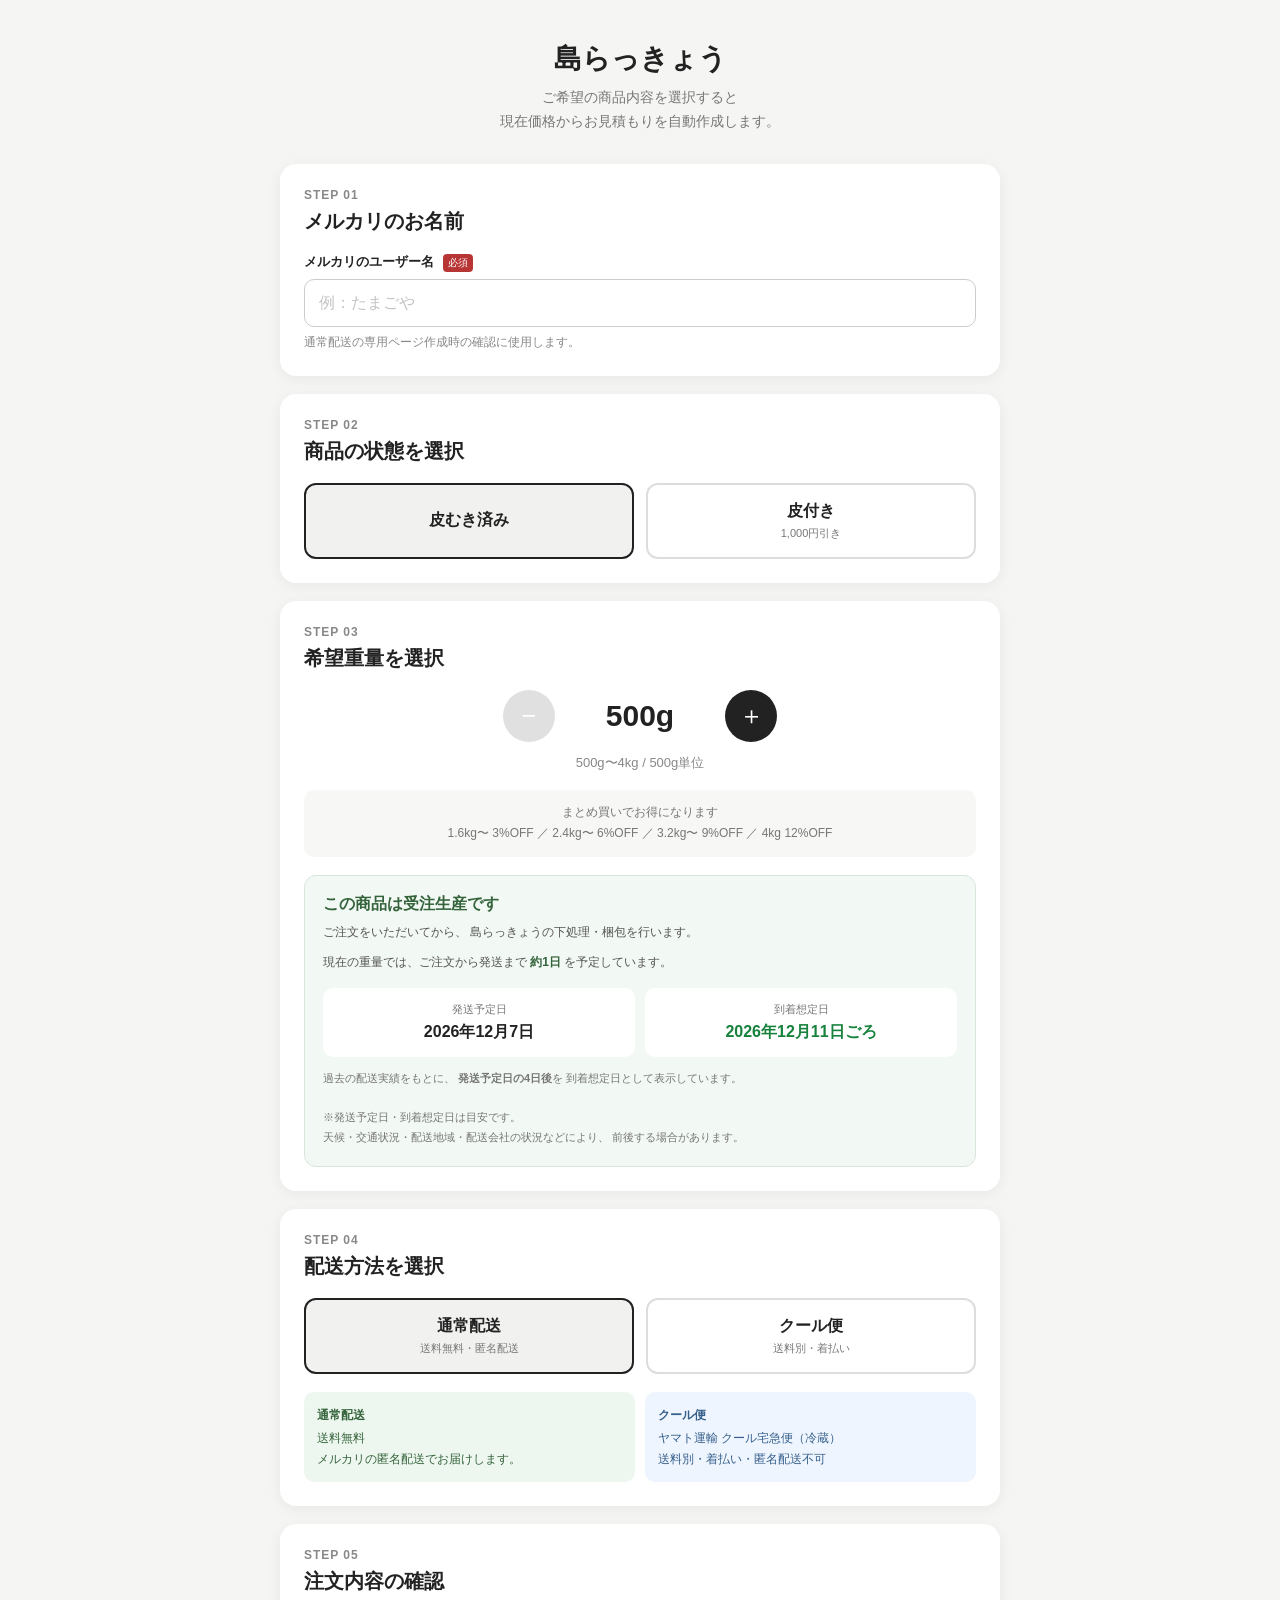
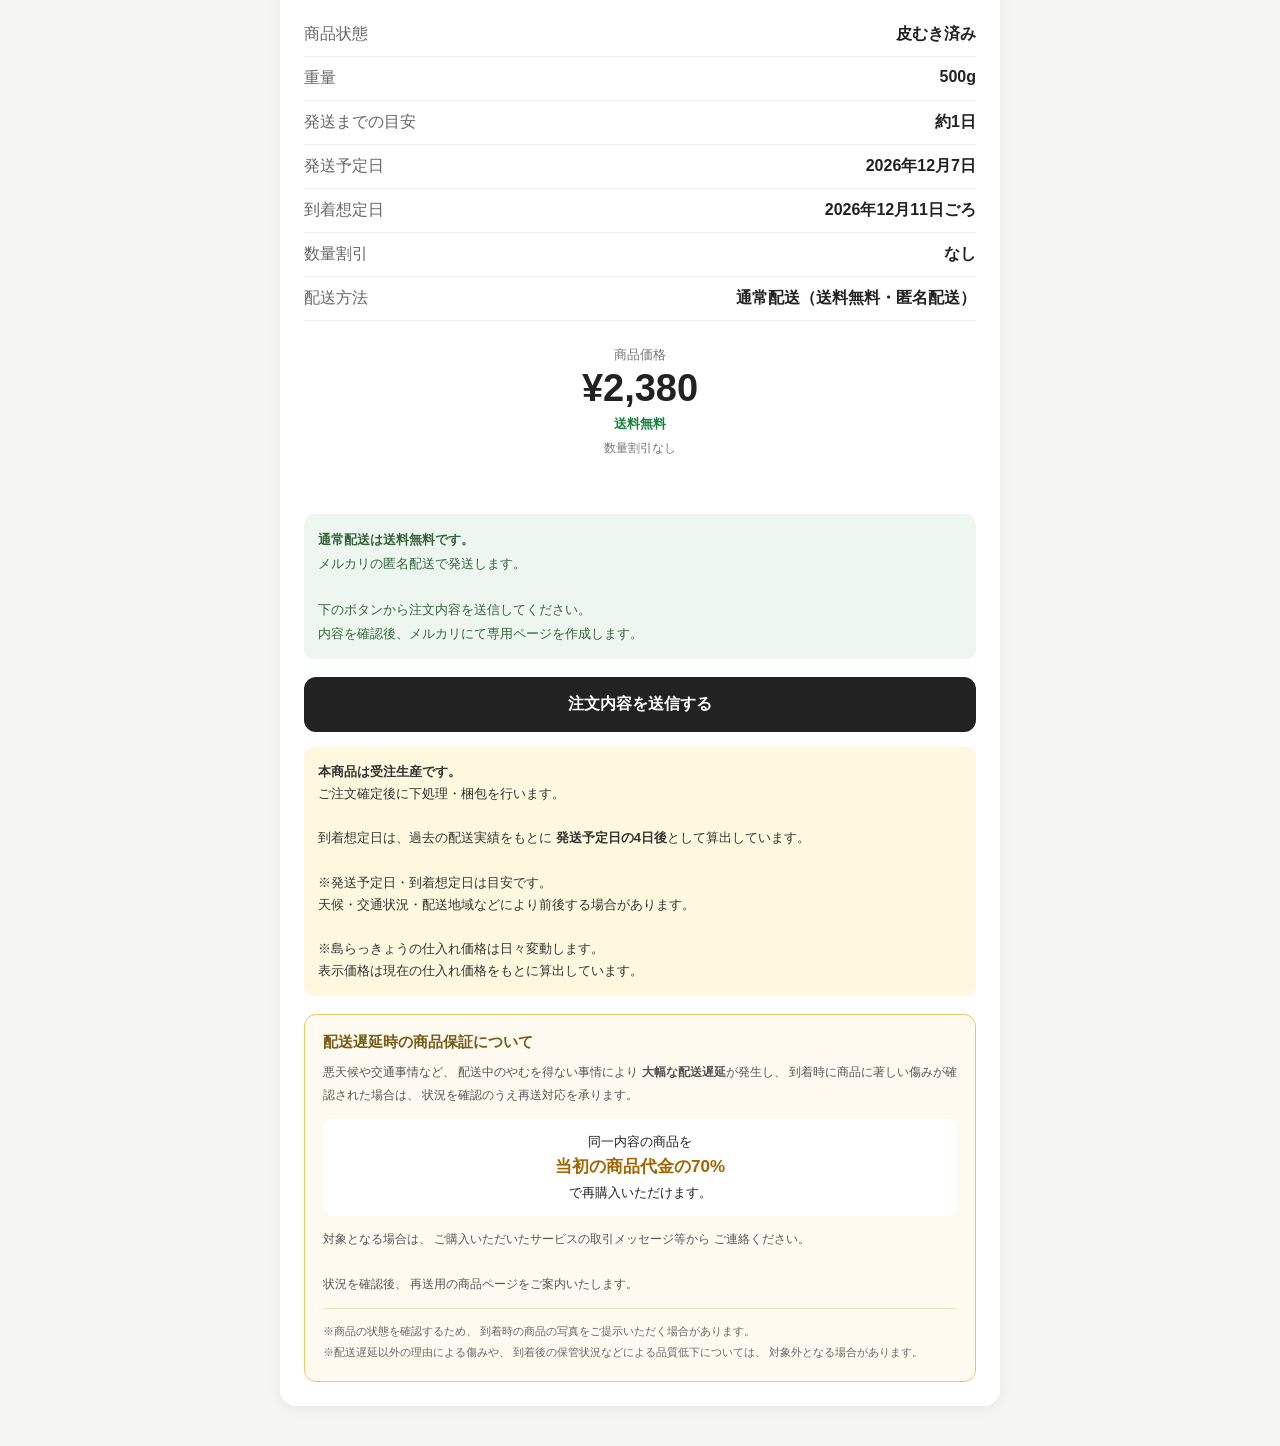
==== commit 420b9eff: "Update control.html" ====
--- a/control.html
+++ b/control.html
@@ -1,12 +1,4 @@
 <!DOCTYPE html>
-<html lang="ja">
-<head>
-<meta charset="UTF-8">
-<meta name="viewport" content="width=device-width, initial-scale=1.0"><!DOCTYPE html>
-<html lang="ja">
-
-<head>
-<meta charset="UTF-8"><!DOCTYPE html>
 <html lang="ja">
 
 <head>
@@ -2529,3099 +2521,3 @@
 </body>
 
 </html>
-
-<meta name="viewport" content="width=device-width, initial-scale=1.0">
-
-<title>島らっきょう 注文・お見積もり</title>
-
-<style>
-
-* {
-    box-sizing: border-box;
-}
-
-html {
-    color-scheme: light;
-}
-
-body {
-    margin: 0;
-    background: #f5f5f3;
-    color: #222;
-    font-family:
-        -apple-system,
-        BlinkMacSystemFont,
-        "Segoe UI",
-        "Hiragino Kaku Gothic ProN",
-        "Yu Gothic",
-        sans-serif;
-}
-
-.container {
-    width: min(720px, calc(100% - 32px));
-    margin: 40px auto;
-}
-
-header {
-    text-align: center;
-    margin-bottom: 30px;
-}
-
-h1 {
-    margin: 0 0 8px;
-    font-size: 28px;
-}
-
-.subtitle {
-    color: #777;
-    font-size: 14px;
-    line-height: 1.7;
-}
-
-.card {
-    background: #fff;
-    color: #222;
-    border-radius: 16px;
-    padding: 24px;
-    margin-bottom: 18px;
-    box-shadow: 0 3px 14px rgba(0,0,0,.06);
-}
-
-.step {
-    color: #888;
-    font-size: 12px;
-    font-weight: bold;
-    letter-spacing: .08em;
-}
-
-h2 {
-    margin: 6px 0 18px;
-    font-size: 20px;
-}
-
-
-/* ========================================
-   入力
-======================================== */
-
-.form-group {
-    margin-bottom: 17px;
-}
-
-.form-group:last-child {
-    margin-bottom: 0;
-}
-
-.form-group label {
-    display: block;
-    margin-bottom: 7px;
-    font-size: 13px;
-    font-weight: bold;
-}
-
-.required {
-    display: inline-block;
-    margin-left: 5px;
-    padding: 2px 5px;
-    border-radius: 4px;
-    background: #b83535;
-    color: #fff;
-    font-size: 10px;
-    font-weight: normal;
-}
-
-.form-group input {
-    display: block;
-    width: 100%;
-    padding: 14px;
-    border: 1px solid #ccc;
-    border-radius: 10px;
-    background: #fff !important;
-    color: #111 !important;
-    -webkit-text-fill-color: #111;
-    font-size: 16px;
-}
-
-.form-group input::placeholder {
-    color: #c4c4c4 !important;
-    -webkit-text-fill-color: #c4c4c4 !important;
-    opacity: 1;
-}
-
-.form-group input::-webkit-input-placeholder {
-    color: #c4c4c4 !important;
-    -webkit-text-fill-color: #c4c4c4 !important;
-    opacity: 1;
-}
-
-.form-group input::-moz-placeholder {
-    color: #c4c4c4 !important;
-    opacity: 1;
-}
-
-.form-group input:-ms-input-placeholder {
-    color: #c4c4c4 !important;
-}
-
-.form-group input:focus {
-    outline: none;
-    border-color: #222;
-}
-
-.form-help {
-    margin-top: 6px;
-    color: #888;
-    font-size: 12px;
-    line-height: 1.6;
-}
-
-
-/* ========================================
-   選択肢
-======================================== */
-
-.choice-grid {
-    display: grid;
-    grid-template-columns: 1fr 1fr;
-    gap: 12px;
-}
-
-.choice {
-    position: relative;
-}
-
-.choice input {
-    position: absolute;
-    opacity: 0;
-    pointer-events: none;
-}
-
-.choice label {
-    display: flex;
-    min-height: 76px;
-    align-items: center;
-    justify-content: center;
-    flex-direction: column;
-    padding: 14px 12px;
-    border: 2px solid #ddd;
-    border-radius: 12px;
-    background: #fff;
-    color: #222;
-    text-align: center;
-    cursor: pointer;
-    font-weight: bold;
-    transition: .15s;
-}
-
-.choice label small {
-    display: block;
-    margin-top: 4px;
-    color: #777;
-    font-size: 11px;
-    font-weight: normal;
-}
-
-.choice input:checked + label {
-    border-color: #222;
-    background: #f1f1ef;
-}
-
-
-/* ========================================
-   重量
-======================================== */
-
-.weight-box {
-    display: flex;
-    align-items: center;
-    justify-content: center;
-    gap: 20px;
-}
-
-.weight-button {
-    display: flex;
-    align-items: center;
-    justify-content: center;
-    width: 52px;
-    height: 52px;
-    padding: 0;
-    border: 0;
-    border-radius: 50%;
-    background: #222;
-    color: #fff;
-    font-size: 25px;
-    cursor: pointer;
-}
-
-.weight-button:disabled {
-    background: #ccc;
-    cursor: not-allowed;
-}
-
-.weight {
-    min-width: 130px;
-    text-align: center;
-    font-size: 30px;
-    font-weight: bold;
-}
-
-.hint {
-    margin-top: 12px;
-    color: #888;
-    font-size: 13px;
-    text-align: center;
-}
-
-.discount-guide {
-    margin-top: 18px;
-    padding: 12px;
-    background: #f7f7f5;
-    border-radius: 10px;
-    color: #777;
-    text-align: center;
-    font-size: 12px;
-    line-height: 1.8;
-}
-
-
-/* ========================================
-   受注生産
-======================================== */
-
-.production-box {
-    margin-top: 18px;
-    padding: 18px;
-    border: 1px solid #d9e7db;
-    border-radius: 12px;
-    background: #f2f8f3;
-}
-
-.production-title {
-    margin-bottom: 7px;
-    color: #35643c;
-    font-size: 16px;
-    font-weight: bold;
-}
-
-.production-description {
-    color: #555;
-    font-size: 12px;
-    line-height: 1.7;
-}
-
-.production-days {
-    margin-top: 10px;
-    color: #555;
-    font-size: 12px;
-    line-height: 1.7;
-}
-
-.production-days strong {
-    color: #35643c;
-}
-
-.schedule-box {
-    display: grid;
-    grid-template-columns: 1fr 1fr;
-    gap: 10px;
-    margin-top: 15px;
-}
-
-.schedule-item {
-    padding: 14px 10px;
-    background: #fff;
-    border-radius: 10px;
-    text-align: center;
-}
-
-.schedule-label {
-    margin-bottom: 5px;
-    color: #777;
-    font-size: 11px;
-}
-
-.schedule-value {
-    color: #222;
-    font-size: 16px;
-    font-weight: bold;
-}
-
-.schedule-item.arrival .schedule-value {
-    color: #16823b;
-}
-
-.schedule-note {
-    margin-top: 12px;
-    color: #777;
-    font-size: 11px;
-    line-height: 1.8;
-}
-
-
-/* ========================================
-   配送
-======================================== */
-
-.shipping-guide {
-    display: grid;
-    grid-template-columns: 1fr 1fr;
-    gap: 10px;
-    margin-top: 18px;
-}
-
-.shipping-guide-item {
-    padding: 13px;
-    border-radius: 10px;
-    font-size: 12px;
-    line-height: 1.7;
-}
-
-.shipping-guide-item strong {
-    display: block;
-    margin-bottom: 3px;
-}
-
-.shipping-guide-item.normal {
-    background: #eef7ef;
-    color: #35643c;
-}
-
-.shipping-guide-item.cool {
-    background: #eef5ff;
-    color: #365f8a;
-}
-
-
-/* ========================================
-   冷蔵配送の案内
-======================================== */
-
-.base-guide {
-    margin-top: 20px;
-    padding: 22px;
-    border: 1px solid #cbdced;
-    border-radius: 14px;
-    background: #f4f8fc;
-}
-
-.base-guide-title {
-    margin-bottom: 10px;
-    color: #294f77;
-    font-size: 17px;
-    font-weight: bold;
-}
-
-.base-guide-text {
-    color: #4d5f70;
-    font-size: 13px;
-    line-height: 1.9;
-}
-
-.base-reason {
-    margin-top: 14px;
-    padding: 13px;
-    background: #fff;
-    border-radius: 10px;
-    color: #444;
-    font-size: 12px;
-    line-height: 1.8;
-}
-
-.base-reason strong {
-    color: #285d8e;
-}
-
-.base-button {
-    display: block;
-    width: 100%;
-    margin-top: 18px;
-    padding: 17px;
-    border: 0;
-    border-radius: 12px;
-    background: #2f638f;
-    color: #fff !important;
-    text-decoration: none;
-    text-align: center;
-    font-size: 16px;
-    font-weight: bold;
-    cursor: pointer;
-    transition: .15s;
-}
-
-.base-button:hover {
-    opacity: .88;
-}
-
-.base-note {
-    margin-top: 10px;
-    color: #71808e;
-    font-size: 11px;
-    line-height: 1.7;
-    text-align: center;
-}
-
-
-/* ========================================
-   配送遅延保証
-======================================== */
-
-.delivery-support {
-    margin-top: 18px;
-    padding: 18px;
-    border: 1px solid #e6c965;
-    border-radius: 12px;
-    background: #fffaf0;
-}
-
-.delivery-support-title {
-    margin-bottom: 9px;
-    color: #765d17;
-    font-size: 15px;
-    font-weight: bold;
-}
-
-.delivery-support-text {
-    color: #555;
-    font-size: 12px;
-    line-height: 1.9;
-}
-
-.delivery-support-highlight {
-    margin: 12px 0;
-    padding: 12px;
-    border-radius: 9px;
-    background: #fff;
-    color: #222;
-    text-align: center;
-    font-size: 13px;
-    line-height: 1.7;
-}
-
-.delivery-support-highlight strong {
-    color: #a26500;
-    font-size: 17px;
-}
-
-.delivery-support-flow {
-    margin-top: 12px;
-    padding-top: 12px;
-    border-top: 1px solid #eadfb9;
-    color: #666;
-    font-size: 11px;
-    line-height: 1.9;
-}
-
-
-/* ========================================
-   見積もり
-======================================== */
-
-.summary-row {
-    display: flex;
-    justify-content: space-between;
-    gap: 15px;
-    padding: 11px 0;
-    border-bottom: 1px solid #eee;
-}
-
-.summary-row span {
-    color: #666;
-}
-
-.summary-row strong {
-    text-align: right;
-}
-
-.price {
-    padding: 25px 0 8px;
-    text-align: center;
-}
-
-.price-label {
-    color: #777;
-    font-size: 13px;
-}
-
-.price-value {
-    margin-top: 3px;
-    color: #222;
-    font-size: 38px;
-    font-weight: bold;
-}
-
-.price-shipping {
-    margin-top: 5px;
-    color: #16823b;
-    font-size: 13px;
-    font-weight: bold;
-}
-
-.discount-detail {
-    min-height: 22px;
-    margin-top: 7px;
-    color: #777;
-    font-size: 12px;
-}
-
-.discount-detail.active {
-    color: #16823b;
-    font-weight: bold;
-}
-
-.unpeeled-notice {
-    margin-top: 14px;
-    padding: 12px;
-    background: #eef7ef;
-    border-radius: 10px;
-    color: #35643c;
-    font-size: 12px;
-    line-height: 1.7;
-}
-
-
-/* ========================================
-   注意
-======================================== */
-
-.notice {
-    margin-top: 15px;
-    padding: 14px;
-    background: #fff8df;
-    color: #333;
-    border-radius: 10px;
-    font-size: 13px;
-    line-height: 1.7;
-}
-
-.normal-order-notice {
-    margin-top: 15px;
-    padding: 14px;
-    background: #eef7ef;
-    color: #35643c;
-    border-radius: 10px;
-    font-size: 13px;
-    line-height: 1.8;
-}
-
-
-/* ========================================
-   ボタン
-======================================== */
-
-button.primary {
-    width: 100%;
-    margin-top: 18px;
-    padding: 17px;
-    border: 0;
-    border-radius: 12px;
-    background: #222;
-    color: #fff;
-    font-size: 16px;
-    font-weight: bold;
-    cursor: pointer;
-    transition: .15s;
-}
-
-button.primary:hover {
-    opacity: .88;
-}
-
-button.primary:disabled {
-    background: #aaa;
-    opacity: 1;
-    cursor: wait;
-}
-
-
-/* ========================================
-   状態
-======================================== */
-
-.loading {
-    padding: 30px;
-    color: #777;
-    text-align: center;
-    line-height: 1.8;
-}
-
-.error {
-    padding: 18px;
-    background: #fff1f1;
-    color: #a32626;
-    border-radius: 12px;
-    text-align: center;
-    line-height: 1.7;
-}
-
-.error-detail {
-    margin-top: 8px;
-    font-size: 12px;
-    color: #a85c5c;
-}
-
-.hidden {
-    display: none !important;
-}
-
-
-/* ========================================
-   完了
-======================================== */
-
-.complete-card {
-    padding-top: 36px;
-    padding-bottom: 36px;
-    text-align: center;
-}
-
-.complete-icon {
-    display: flex;
-    align-items: center;
-    justify-content: center;
-    width: 68px;
-    height: 68px;
-    margin: 0 auto 20px;
-    background: #eaf7ed;
-    color: #16823b;
-    border-radius: 50%;
-    font-size: 34px;
-    font-weight: bold;
-}
-
-.complete-title {
-    margin-bottom: 12px;
-    font-size: 23px;
-    font-weight: bold;
-}
-
-.complete-text {
-    color: #666;
-    font-size: 14px;
-    line-height: 1.9;
-}
-
-.mercari-follow-notice {
-    margin-top: 22px;
-    padding: 18px;
-    border: 2px solid #e6c965;
-    border-radius: 12px;
-    background: #fff8df;
-    color: #333;
-    text-align: left;
-    font-size: 14px;
-    line-height: 1.9;
-}
-
-.mercari-follow-notice strong {
-    display: block;
-    margin-bottom: 8px;
-    color: #765d17;
-    font-size: 16px;
-}
-
-.order-number {
-    margin-top: 22px;
-    padding: 15px;
-    background: #f7f7f5;
-    border-radius: 10px;
-    color: #666;
-    font-size: 12px;
-}
-
-.order-number strong {
-    display: block;
-    margin-top: 5px;
-    color: #222;
-    font-size: 19px;
-}
-
-.complete-summary {
-    margin-top: 20px;
-    padding: 16px;
-    background: #fafafa;
-    border-radius: 10px;
-    text-align: left;
-    font-size: 13px;
-    line-height: 1.9;
-}
-
-
-/* ========================================
-   スマホ
-======================================== */
-
-@media (max-width: 520px) {
-
-    .container {
-        margin-top: 22px;
-    }
-
-    .card {
-        padding: 20px;
-    }
-
-    .choice-grid,
-    .shipping-guide,
-    .schedule-box {
-        grid-template-columns: 1fr;
-    }
-
-    h1 {
-        font-size: 24px;
-    }
-
-    .price-value {
-        font-size: 34px;
-    }
-
-    .weight {
-        min-width: 110px;
-        font-size: 27px;
-    }
-
-}
-
-
-.action-link { display:block; margin-top:14px; padding:16px; border-radius:12px; background:#c93232; color:#fff; text-decoration:none; font-weight:bold; }
-dialog { width:min(620px,calc(100% - 32px)); max-height:85vh; overflow:auto; border:0; border-radius:16px; padding:24px; color:#222; }
-dialog::backdrop { background:rgba(0,0,0,.5); }
-button.secondary { width:100%; margin-top:12px; padding:14px; border:1px solid #777; border-radius:10px; background:#fff; color:#222; cursor:pointer; }
-button:disabled { opacity:.6; cursor:wait; }
-.status-message { margin-top:12px; line-height:1.8; color:#555; }
-</style>
-</head>
-
-
-<body>
-
-<div class="container">
-
-<header>
-
-    <h1>島らっきょう</h1>
-
-    <div class="subtitle">
-        ご希望の商品内容を選択すると<br>
-        現在価格からお見積もりを自動作成します。
-    </div>
-
-</header>
-
-
-<section class="card" id="loadingSection">
-
-    <div class="loading">
-        現在の販売価格を読み込んでいます...
-    </div>
-
-</section>
-
-
-<section class="card hidden" id="errorSection">
-
-    <div class="error">
-
-        <strong>
-            注文ページを読み込めませんでした。
-        </strong>
-
-        <div
-            class="error-detail"
-            id="errorMessage"
-        ></div>
-
-    </div>
-
-</section>
-
-
-<section class="card hidden" id="receptionNotice" role="status"></section>
-<section class="card hidden" id="pendingNotice">
-    <h2>送信結果の確認が必要な注文があります</h2>
-    <p>同じ注文番号で再確認します。注文内容は変更せず、下のボタンを押してください。</p>
-    <button class="primary" type="button" onclick="retryPendingOrder()">前回の注文の送信結果を確認する</button>
-</section>
-<div id="orderForm" class="hidden">
-
-
-<!-- ========================================
-     STEP 1
-======================================== -->
-
-<section class="card">
-
-    <div class="step">STEP 01</div>
-
-    <h2>メルカリのお名前</h2>
-
-    <div class="form-group">
-
-        <label for="mercariName">
-
-            メルカリのユーザー名
-
-            <span class="required">
-                必須
-            </span>
-
-        </label>
-
-        <input
-            type="text"
-            id="mercariName"
-            maxlength="50"
-            placeholder="例：たまごや"
-            autocomplete="off"
-        >
-
-        <div class="form-help">
-            通常配送の専用ページ作成時の確認に使用します。
-        </div>
-
-    </div>
-
-</section>
-
-
-<!-- ========================================
-     STEP 2
-======================================== -->
-
-<section class="card">
-
-    <div class="step">STEP 02</div>
-
-    <h2>商品の状態を選択</h2>
-
-    <div class="choice-grid">
-
-        <div class="choice">
-
-            <input
-                type="radio"
-                name="type"
-                id="peeled"
-                value="peeled"
-                checked
-            >
-
-            <label for="peeled">
-                皮むき済み
-            </label>
-
-        </div>
-
-
-        <div class="choice">
-
-            <input
-                type="radio"
-                name="type"
-                id="unpeeled"
-                value="unpeeled"
-            >
-
-            <label for="unpeeled">
-
-                皮付き
-
-                <small>
-                    1,000円引き
-                </small>
-
-            </label>
-
-        </div>
-
-    </div>
-
-
-    <div
-        class="unpeeled-notice hidden"
-        id="unpeeledNotice"
-    >
-        皮付きの場合は、表示価格から1,000円値引きされます。
-    </div>
-
-</section>
-
-
-<!-- ========================================
-     STEP 3
-======================================== -->
-
-<section class="card">
-
-    <div class="step">STEP 03</div>
-
-    <h2>希望重量を選択</h2>
-
-
-    <div class="weight-box">
-
-        <button
-            class="weight-button"
-            id="minusButton"
-            type="button"
-            onclick="changeWeight(-100)"
-        >
-            −
-        </button>
-
-
-        <div
-            class="weight"
-            id="weightDisplay"
-        >
-            800g
-        </div>
-
-
-        <button
-            class="weight-button"
-            id="plusButton"
-            type="button"
-            onclick="changeWeight(100)"
-        >
-            ＋
-        </button>
-
-    </div>
-
-
-    <div class="hint">
-        800g〜4kg / 100g単位
-    </div>
-
-
-    <div class="discount-guide">
-
-        まとめ買いでお得になります<br>
-
-        1.6kg〜 3%OFF ／
-        2.4kg〜 6%OFF ／
-        3.2kg〜 9%OFF ／
-        4kg 12%OFF
-
-    </div>
-
-
-    <div class="production-box">
-
-        <div class="production-title">
-            この商品は受注生産です
-        </div>
-
-        <div class="production-description">
-
-            ご注文をいただいてから、
-            島らっきょうの下処理・梱包を行います。
-
-        </div>
-
-
-        <div class="production-days">
-
-            現在の重量では、ご注文から発送まで
-
-            <strong id="productionDaysDisplay">
-                約1日
-            </strong>
-
-            を予定しています。
-
-        </div>
-
-
-        <div class="schedule-box">
-
-            <div class="schedule-item">
-
-                <div class="schedule-label">
-                    発送予定日
-                </div>
-
-                <div
-                    class="schedule-value"
-                    id="shippingDateDisplay"
-                >
-                    ―
-                </div>
-
-            </div>
-
-
-            <div class="schedule-item arrival">
-
-                <div class="schedule-label">
-                    到着想定日
-                </div>
-
-                <div
-                    class="schedule-value"
-                    id="arrivalDateDisplay"
-                >
-                    ―
-                </div>
-
-            </div>
-
-        </div>
-
-
-        <div class="schedule-note">
-
-            過去の配送実績をもとに、
-            <strong>発送予定日の4日後</strong>を
-            到着想定日として表示しています。
-
-            <br><br>
-
-            ※発送予定日・到着想定日は目安です。<br>
-            天候・交通状況・配送地域・配送会社の状況などにより、
-            前後する場合があります。
-
-        </div>
-
-    </div>
-
-</section>
-
-
-<!-- ========================================
-     STEP 4
-======================================== -->
-
-<section class="card">
-
-    <div class="step">STEP 04</div>
-
-    <h2>配送方法を選択</h2>
-
-
-    <div class="choice-grid">
-
-        <div class="choice">
-
-            <input
-                type="radio"
-                name="shipping"
-                id="normal"
-                value="normal"
-                checked
-            >
-
-            <label for="normal">
-
-                通常配送
-
-                <small>
-                    送料無料・匿名配送
-                </small>
-
-            </label>
-
-        </div>
-
-
-        <div class="choice">
-
-            <input
-                type="radio"
-                name="shipping"
-                id="cool"
-                value="cool"
-            >
-
-            <label for="cool">
-
-                クール便
-
-                <small>
-                    送料別・着払い
-                </small>
-
-            </label>
-
-        </div>
-
-    </div>
-
-
-    <div class="shipping-guide">
-
-        <div class="shipping-guide-item normal">
-
-            <strong>通常配送</strong>
-
-            送料無料<br>
-            メルカリの匿名配送でお届けします。
-
-        </div>
-
-
-        <div class="shipping-guide-item cool">
-
-            <strong>クール便</strong>
-
-            チルドゆうパック（冷蔵）<br>
-            送料別・着払い・匿名配送不可
-
-        </div>
-
-    </div>
-
-
-
-    <div id="chilledEstimate" class="base-guide hidden">
-        <h3>チルドゆうパック送料の目安（沖縄県発送）</h3>
-        <label for="destinationPrefecture">お届け先の都道府県</label>
-        <select id="destinationPrefecture" style="width:100%;padding:12px;margin:10px 0;font-size:16px">
-            <option value="">選択してください</option>
-        </select>
-        <p id="chilledSize"></p>
-        <p id="chilledFee" aria-live="polite"></p>
-        <p id="chilledTotal" aria-live="polite" style="font-weight:bold;font-size:1.2em"></p>
-        <p>送料はお客様負担・匿名配送不可です。箱サイズは暫定で800g以下を60サイズ、それ以上を80サイズとして計算しています。実際の送料は梱包後の箱寸法により確定します。持込などの割引は含めていません。</p>
-        <p>商品代金はメルカリの専用ページでお支払いください。送料は商品代金に含まれず、受け取り時に配送会社へお支払いいただきます。参考合計は商品代金と送料目安の合計です。</p>
-        <details><summary>地域別送料表（冷蔵料金込み）</summary>
-        <div style="overflow-x:auto"><table style="width:100%;text-align:left"><thead><tr><th>お届け先</th><th>60サイズ</th><th>80サイズ</th></tr></thead><tbody id="chilledRateRows"></tbody></table></div>
-        </details>
-        <p><a href="https://www.post.japanpost.jp/service/domestic/charge/list/yu-pack/47.html" target="_blank" rel="noopener noreferrer">日本郵便の沖縄発基本運賃</a> ／ <a href="https://www.post.japanpost.jp/send/domestic/charge/list/parcel.html" target="_blank" rel="noopener noreferrer">チルド追加料金</a>（2026年10月1日確認）</p>
-    </div>
-
-    <div class="hidden" id="coolAddressFields">
-        <h3>クール便のお届け先</h3>
-        <p>チルドゆうパックは匿名配送ではありません。商品代金はメルカリでお支払い、冷蔵送料は着払い（お客様負担）です。入力情報は注文確認・発送に使用します。</p>
-<div class="form-group"><label for="recipientName">お届け先氏名 <span class="required">必須</span></label><input id="recipientName" type="text" autocomplete="shipping name" maxlength="80" placeholder="例：山田 太郎"></div>
-<div class="form-group"><label for="postalCode">郵便番号 <span class="required">必須</span></label><input id="postalCode" type="text" autocomplete="shipping postal-code" maxlength="8" placeholder="例：900-0001" inputmode="numeric"></div>
-<div class="form-group"><label for="streetAddress">市区町村・番地 <span class="required">必須</span></label><input id="streetAddress" type="text" autocomplete="shipping address-line1" maxlength="150" placeholder="例：那覇市○○1丁目2番3号"></div>
-<div class="form-group"><label for="building">建物名・部屋番号（任意）</label><input id="building" type="text" autocomplete="shipping address-line2" maxlength="100" placeholder="例：○○マンション101号室"></div>
-<div class="form-group"><label for="phone">電話番号 <span class="required">必須</span></label><input id="phone" type="tel" autocomplete="shipping tel" maxlength="20" placeholder="例：090-1234-5678"></div>
-</div>
-
-</section>
-
-
-<!-- ========================================
-     STEP 5
-======================================== -->
-
-<section class="card">
-
-    <div class="step">STEP 05</div>
-
-    <h2>注文内容の確認</h2>
-
-
-    <div class="summary-row">
-        <span>商品状態</span>
-        <strong id="summaryType"></strong>
-    </div>
-
-
-    <div class="summary-row">
-        <span>重量</span>
-        <strong id="summaryWeight"></strong>
-    </div>
-
-
-    <div class="summary-row">
-        <span>発送までの目安</span>
-        <strong id="summaryProductionDays"></strong>
-    </div>
-
-
-    <div class="summary-row">
-        <span>発送予定日</span>
-        <strong id="summaryShippingDate"></strong>
-    </div>
-
-
-    <div class="summary-row">
-        <span>到着想定日</span>
-        <strong id="summaryArrivalDate"></strong>
-    </div>
-
-
-    <div class="summary-row">
-        <span>数量割引</span>
-        <strong id="summaryDiscount"></strong>
-    </div>
-
-
-    <div class="summary-row">
-        <span>配送方法</span>
-        <strong id="summaryShipping"></strong>
-    </div>
-
-
-    <div class="price">
-
-        <div class="price-label">
-            商品価格
-        </div>
-
-        <div
-            class="price-value"
-            id="priceDisplay"
-        >
-            ¥0
-        </div>
-
-
-        <div
-            class="price-shipping"
-            id="priceShipping"
-        >
-            送料無料
-        </div>
-
-
-        <div
-            class="discount-detail"
-            id="discountDetail"
-        >
-            数量割引なし
-        </div>
-
-
-        <div
-            class="discount-detail"
-            id="unpeeledDiscountDetail"
-        ></div>
-
-    </div>
-
-
-    <!-- 通常配送 -->
-
-    <div id="normalOrderArea">
-
-        <div class="normal-order-notice">
-
-            <strong>
-                <span id="orderPaymentNote">通常配送は送料無料です。</span>
-            </strong>
-
-            <br>
-
-            <span id="deliveryMethodNote">メルカリの匿名配送で発送します。</span>
-
-            <br><br>
-
-            下のボタンから注文内容を送信してください。<br>
-            内容を確認後、メルカリにて専用ページを作成します。
-
-        </div>
-
-
-        <button
-            class="primary"
-            id="sendButton"
-            type="button"
-            onclick="sendOrder()"
-        >
-            注文内容を送信する
-        </button>
-
-    </div>
-
-
-    <div class="notice">
-
-        <strong>
-            本商品は受注生産です。
-        </strong>
-
-        <br>
-
-        ご注文確定後に下処理・梱包を行います。
-
-        <br><br>
-
-        到着想定日は、過去の配送実績をもとに
-        <strong>発送予定日の4日後</strong>として算出しています。
-
-        <br><br>
-
-        ※発送予定日・到着想定日は目安です。<br>
-        天候・交通状況・配送地域などにより前後する場合があります。
-
-        <br><br>
-
-        ※島らっきょうの仕入れ価格は日々変動します。<br>
-        表示価格は現在の仕入れ価格をもとに算出しています。
-
-    </div>
-
-
-    <!-- 配送遅延保証 -->
-
-    <div class="delivery-support">
-
-        <div class="delivery-support-title">
-            配送遅延時の商品保証について
-        </div>
-
-
-        <div class="delivery-support-text">
-
-            悪天候や交通事情など、
-            配送中のやむを得ない事情により
-            <strong>大幅な配送遅延</strong>が発生し、
-            到着時に商品に著しい傷みが確認された場合は、
-            状況を確認のうえ再送対応を承ります。
-
-        </div>
-
-
-        <div class="delivery-support-highlight">
-
-            同一内容の商品を<br>
-
-            <strong>
-                当初の商品代金の70%
-            </strong>
-
-            <br>
-
-            で再購入いただけます。
-
-        </div>
-
-
-        <div class="delivery-support-text">
-
-            対象となる場合は、
-            ご購入いただいたサービスの取引メッセージ等から
-            ご連絡ください。
-
-            <br><br>
-
-            状況を確認後、
-            再送用の商品ページをご案内いたします。
-
-        </div>
-
-
-        <div class="delivery-support-flow">
-
-            ※商品の状態を確認するため、
-            到着時の商品の写真をご提示いただく場合があります。
-
-            <br>
-
-            ※配送遅延以外の理由による傷みや、
-            到着後の保管状況などによる品質低下については、
-            対象外となる場合があります。
-
-        </div>
-
-    </div>
-
-</section>
-
-</div>
-
-
-<!-- ========================================
-     完了
-======================================== -->
-
-<section
-    class="card complete-card hidden"
-    id="completeSection"
->
-
-    <div class="complete-icon">
-        ✓
-    </div>
-
-
-    <div class="complete-title">
-        注文内容を送信しました
-    </div>
-
-
-    <div class="complete-text">
-
-        ご注文ありがとうございます。<br>
-
-        内容を確認後、
-        メルカリにて専用ページを作成いたします。
-
-    </div>
-
-
-    <div class="mercari-follow-notice" role="note">
-        <strong>専用ページの出品通知について</strong>
-        メルカリで当店のアカウントをフォローして、
-        <b>出品通知をON</b>にしておいてください。<br>
-        専用ページの出品に気づきやすくなります。
-    </div>
-
-
-    <a class="action-link hidden" id="mercariShopButton" target="_blank" rel="noopener noreferrer">メルカリの当店ページを開く</a>
-    <button class="secondary" type="button" onclick="downloadCompletedOrder()">注文内容・注文番号をテキストでダウンロード</button>
-    <div class="status-message" id="copyOrderStatus" role="status"></div>
-
-    <div class="order-number">
-
-        注文番号
-
-        <strong id="completeOrderNumber"></strong>
-
-    </div>
-
-
-    <div
-        class="complete-summary"
-        id="completeSummary"
-    ></div>
-
-</section>
-
-</div>
-
-
-<dialog id="confirmDialog" aria-labelledby="confirmTitle">
-    <h2 id="confirmTitle">注文内容をご確認ください</h2>
-    <div id="confirmSummary" class="complete-summary"></div>
-    <p>内容を確認後、当店がメルカリに専用ページを作成します。商品代金はメルカリでお支払いください。クール便の送料は別途着払いです。</p>
-    <button class="primary" id="confirmSendButton" type="button" onclick="confirmOrder()">この内容で送信する</button>
-    <button class="secondary" id="confirmBackButton" type="button" onclick="cancelConfirmation()">戻って修正する</button>
-    <div class="status-message" id="sendStatus" role="status"></div>
-</dialog>
-
-<script>
-
-/* ========================================
-   基本設定
-======================================== */
-
-const MIN_WEIGHT = 800;
-const MAX_WEIGHT = 4000;
-
-const DISCOUNT_RATE = 3;
-const UNPEELED_DISCOUNT = 1000;
-
-const DELIVERY_DAYS = 4;
-
-
-
-
-
-let weight = 800;
-let basePrice = null;
-let gasUrl = "";
-let isSending = false;
-let siteSettings = {};
-let draftOrder = null;
-let pendingOrder = null;
-let completedOrder = null;
-const PENDING_KEY = "tamagoya.pendingOrder.v2";
-
-
-/* ========================================
-   settings.json
-======================================== */
-
-async function loadSettings() {
-
-    try {
-
-        const response =
-            await fetch(
-                "./settings.json?t=" +
-                Date.now(),
-                {
-                    cache: "no-store"
-                }
-            );
-
-
-        if (!response.ok) {
-
-            throw new Error(
-                "settings.jsonを取得できませんでした。"
-            );
-
-        }
-
-
-        const settings =
-            await response.json();
-
-
-        siteSettings = settings;
-        const shopURL = safeMercariURL(settings.mercariShopUrl);
-        if (shopURL) {
-            const link = document.getElementById("mercariShopButton");
-            link.href = shopURL;
-            link.classList.remove("hidden");
-        }
-        basePrice =
-            Number(
-                settings.basePrice
-            );
-
-
-        if (
-            !Number.isFinite(basePrice) ||
-            basePrice <= 0
-        ) {
-
-            throw new Error(
-                "販売価格が正しく設定されていません。"
-            );
-
-        }
-
-
-        gasUrl =
-            String(
-                settings.gasUrl || ""
-            ).trim();
-
-
-        if (!gasUrl) {
-
-            throw new Error(
-                "注文送信先が設定されていません。"
-            );
-
-        }
-
-
-
-
-
-        document
-            .getElementById("loadingSection")
-            .classList
-            .add("hidden");
-
-
-        document
-            .getElementById("orderForm")
-            .classList
-            .remove("hidden");
-
-
-        updateEstimate();
-        applyReceptionSettings();
-        restorePendingOrder();
-
-    } catch (error) {
-
-        console.error(error);
-
-
-        document
-            .getElementById("loadingSection")
-            .classList
-            .add("hidden");
-
-
-        document
-            .getElementById("errorMessage")
-            .textContent =
-                error.message;
-
-
-        document
-            .getElementById("errorSection")
-            .classList
-            .remove("hidden");
-
-    }
-
-}
-
-
-/* ========================================
-   配送の設定
-======================================== */
-
-/* ========================================
-   重量変更
-======================================== */
-
-function changeWeight(amount) {
-
-    weight += amount;
-
-
-    weight =
-        Math.max(
-            MIN_WEIGHT,
-            Math.min(
-                MAX_WEIGHT,
-                weight
-            )
-        );
-
-
-    updateEstimate();
-
-}
-
-
-/* ========================================
-   発送準備日数
-======================================== */
-
-function getProductionDays() {
-
-    if (weight <= 1600) {
-        return 1;
-    }
-
-    if (weight <= 3200) {
-        return 2;
-    }
-
-    return 3;
-
-}
-
-
-/* ========================================
-   日付
-======================================== */
-
-function addDays(date, days) {
-
-    const result =
-        new Date(date);
-
-
-    result.setDate(
-        result.getDate() +
-        days
-    );
-
-
-    return result;
-
-}
-
-
-function getShippingDate() {
-
-    return addDays(
-        new Date(),
-        getProductionDays()
-    );
-
-}
-
-
-function getArrivalDate() {
-
-    return addDays(
-        getShippingDate(),
-        DELIVERY_DAYS
-    );
-
-}
-
-
-function formatJapaneseDate(date) {
-
-    return (
-        date.getFullYear() +
-        "年" +
-        (date.getMonth() + 1) +
-        "月" +
-        date.getDate() +
-        "日"
-    );
-
-}
-
-
-/* ========================================
-   数量割引
-======================================== */
-
-function getDiscountRate() {
-
-    const blocks =
-        Math.floor(
-            weight / 800
-        );
-
-
-    return Math.max(
-        0,
-        (blocks - 1) *
-        DISCOUNT_RATE
-    );
-
-}
-
-
-/* ========================================
-   価格
-======================================== */
-
-function calculateOriginalPrice() {
-
-    return (
-        basePrice *
-        (weight / 800)
-    );
-
-}
-
-
-function calculateQuantityDiscount() {
-
-    return (
-        calculateOriginalPrice() *
-        (getDiscountRate() / 100)
-    );
-
-}
-
-
-function getUnpeeledDiscount() {
-
-    const type =
-        document.querySelector(
-            'input[name="type"]:checked'
-        ).value;
-
-
-    return (
-        type === "unpeeled"
-            ? UNPEELED_DISCOUNT
-            : 0
-    );
-
-}
-
-
-function calculatePrice() {
-
-    let price =
-        calculateOriginalPrice()
-        -
-        calculateQuantityDiscount()
-        -
-        getUnpeeledDiscount();
-
-
-    price =
-        Math.max(
-            0,
-            price
-        );
-
-
-    return (
-        Math.round(
-            price / 10
-        ) *
-        10
-    );
-
-}
-
-
-function roundMoney(value) {
-
-    return (
-        Math.round(
-            value / 10
-        ) *
-        10
-    );
-
-}
-
-
-/* ========================================
-   重量表示
-======================================== */
-
-function formatWeight(grams) {
-
-    if (grams >= 1000) {
-
-        return (
-            (grams / 1000)
-                .toFixed(1)
-                .replace(".0", "")
-            +
-            "kg"
-        );
-
-    }
-
-
-    return grams + "g";
-
-}
-
-
-/* ========================================
-   配送方法
-======================================== */
-
-
-// 沖縄発の基本運賃。冷蔵追加料金は60サイズ225円、80サイズ360円。
-const CHILLED_REGIONS = [
-    {name:"沖縄", prefs:["沖縄県"], base:{60:840,80:1150}},
-    {name:"九州", prefs:["福岡県","佐賀県","長崎県","熊本県","大分県","宮崎県","鹿児島県"], base:{60:1210,80:1600}},
-    {name:"中国", prefs:["鳥取県","島根県","岡山県","広島県","山口県"], base:{60:1470,80:1860}},
-    {name:"四国", prefs:["徳島県","香川県","愛媛県","高知県"], base:{60:1600,80:1990}},
-    {name:"東海・近畿", prefs:["静岡県","岐阜県","愛知県","三重県","滋賀県","京都府","大阪府","兵庫県","奈良県","和歌山県"], base:{60:1600,80:1990}},
-    {name:"関東・東京", prefs:["茨城県","栃木県","群馬県","埼玉県","千葉県","東京都","神奈川県","山梨県"], base:{60:1600,80:1990}},
-    {name:"信越・北陸", prefs:["新潟県","長野県","富山県","石川県","福井県"], base:{60:1760,80:2170}},
-    {name:"北海道・東北", prefs:["北海道","青森県","岩手県","宮城県","秋田県","山形県","福島県"], base:{60:1930,80:2260}}
-];
-// 暫定の梱包基準。実測後、60サイズに収まる最大の商品重量(g)へ変更してください。
-const CHILLED_60_MAX_GRAMS = 800;
-function getChilledQuote(prefecture, grams) {
-    const region = CHILLED_REGIONS.find(r => r.prefs.includes(prefecture));
-    if (!region || !Number.isFinite(grams) || grams <= 0 || grams > MAX_WEIGHT) return null;
-    const size = grams <= CHILLED_60_MAX_GRAMS ? 60 : 80;
-    return {size, fee:region.base[size] + (size === 60 ? 225 : 360)};
-}
-function updateChilledEstimate() {
-    const pref = document.getElementById("destinationPrefecture").value;
-    const size = weight <= CHILLED_60_MAX_GRAMS ? 60 : 80;
-    const quote = getChilledQuote(pref, weight);
-    document.getElementById("chilledSize").textContent = "想定箱サイズ：" + size + "サイズ（暫定）";
-    document.getElementById("chilledFee").textContent = quote ? "冷蔵送料の目安：¥" + quote.fee.toLocaleString() : "都道府県を選ぶと送料を表示します。";
-    document.getElementById("chilledTotal").textContent = quote ? "送料込み参考合計：¥" + (calculatePrice() + quote.fee).toLocaleString() : "送料込み参考合計：お届け先選択後に表示";
-    document.getElementById("priceShipping").textContent = quote ? "商品代金に加えて冷蔵送料 ¥" + quote.fee.toLocaleString() + "（目安）" : "冷蔵送料別・お届け先を選択してください";
-}
-function initChilledEstimate() {
-    const select = document.getElementById("destinationPrefecture");
-    for (const region of CHILLED_REGIONS) {
-        const group = document.createElement("optgroup"); group.label = region.name;
-        for (const pref of region.prefs) { const option = document.createElement("option"); option.value = pref; option.textContent = pref; group.appendChild(option); }
-        select.appendChild(group);
-        const row = document.createElement("tr");
-        for (const value of [region.name, (region.base[60]+225).toLocaleString()+"円", (region.base[80]+360).toLocaleString()+"円"]) { const cell=document.createElement("td"); cell.textContent=value; cell.style.padding="8px 4px"; row.appendChild(cell); }
-        document.getElementById("chilledRateRows").appendChild(row);
-    }
-    select.addEventListener("change", updateEstimate);
-}
-
-function updateShippingFields() {
-    const cool = document.querySelector('input[name="shipping"]:checked').value === "cool";
-    document.getElementById("coolAddressFields").classList.toggle("hidden", !cool);
-    document.getElementById("chilledEstimate").classList.toggle("hidden", !cool);
-    for (const id of ["recipientName", "postalCode", "streetAddress", "phone", "destinationPrefecture"]) document.getElementById(id).required = cool;
-    document.getElementById("orderPaymentNote").textContent = cool ? "商品代金はメルカリでお支払い、チルド送料は別途着払いです。" : "通常配送は送料無料です。";
-    document.getElementById("deliveryMethodNote").textContent = cool ? "チルドゆうパックで発送します（匿名配送不可）。" : "メルカリの匿名配送で発送します。";
-    if (cool) updateChilledEstimate();
-    else document.getElementById("priceShipping").textContent = "送料無料";
-}
-
-/* ========================================
-   見積もり更新
-======================================== */
-
-function updateEstimate() {
-
-    if (basePrice === null) {
-        return;
-    }
-
-
-    const type =
-        document.querySelector(
-            'input[name="type"]:checked'
-        ).value;
-
-
-    const shipping =
-        document.querySelector(
-            'input[name="shipping"]:checked'
-        ).value;
-
-
-    const typeText =
-        type === "peeled"
-            ? "皮むき済み"
-            : "皮付き";
-
-
-    const shippingText =
-        shipping === "normal"
-            ? "通常配送（送料無料・匿名配送）"
-            : "チルドゆうパック（冷蔵・送料着払い・匿名配送不可）";
-
-
-    const productionDays =
-        getProductionDays();
-
-
-    const shippingDate =
-        getShippingDate();
-
-
-    const arrivalDate =
-        getArrivalDate();
-
-
-    const discountRate =
-        getDiscountRate();
-
-
-    const discountAmount =
-        roundMoney(
-            calculateQuantityDiscount()
-        );
-
-
-    document
-        .getElementById("weightDisplay")
-        .textContent =
-            formatWeight(weight);
-
-
-    document
-        .getElementById("productionDaysDisplay")
-        .textContent =
-            "約" +
-            productionDays +
-            "日";
-
-
-    document
-        .getElementById("shippingDateDisplay")
-        .textContent =
-            formatJapaneseDate(
-                shippingDate
-            );
-
-
-    document
-        .getElementById("arrivalDateDisplay")
-        .textContent =
-            formatJapaneseDate(
-                arrivalDate
-            ) +
-            "ごろ";
-
-
-    document
-        .getElementById("summaryType")
-        .textContent =
-            typeText;
-
-
-    document
-        .getElementById("summaryWeight")
-        .textContent =
-            formatWeight(weight);
-
-
-    document
-        .getElementById("summaryProductionDays")
-        .textContent =
-            "約" +
-            productionDays +
-            "日";
-
-
-    document
-        .getElementById("summaryShippingDate")
-        .textContent =
-            formatJapaneseDate(
-                shippingDate
-            );
-
-
-    document
-        .getElementById("summaryArrivalDate")
-        .textContent =
-            formatJapaneseDate(
-                arrivalDate
-            ) +
-            "ごろ";
-
-
-    document
-        .getElementById("summaryDiscount")
-        .textContent =
-            discountRate > 0
-                ? discountRate + "% OFF"
-                : "なし";
-
-
-    document
-        .getElementById("summaryShipping")
-        .textContent =
-            shippingText;
-
-
-    document
-        .getElementById("priceDisplay")
-        .textContent =
-            "¥" +
-            calculatePrice()
-                .toLocaleString();
-
-
-    const discountDetail =
-        document.getElementById(
-            "discountDetail"
-        );
-
-
-    if (discountRate > 0) {
-
-        discountDetail.textContent =
-            "数量割引 " +
-            discountRate +
-            "%　−¥" +
-            discountAmount.toLocaleString();
-
-
-        discountDetail
-            .classList
-            .add("active");
-
-    } else {
-
-        discountDetail.textContent =
-            "数量割引なし";
-
-
-        discountDetail
-            .classList
-            .remove("active");
-
-    }
-
-
-    const unpeeledDetail =
-        document.getElementById(
-            "unpeeledDiscountDetail"
-        );
-
-
-    const unpeeledNotice =
-        document.getElementById(
-            "unpeeledNotice"
-        );
-
-
-    if (type === "unpeeled") {
-
-        unpeeledDetail.textContent =
-            "皮付き値引き　−¥" +
-            UNPEELED_DISCOUNT
-                .toLocaleString();
-
-
-        unpeeledDetail
-            .classList
-            .add("active");
-
-
-        unpeeledNotice
-            .classList
-            .remove("hidden");
-
-    } else {
-
-        unpeeledDetail.textContent =
-            "";
-
-
-        unpeeledDetail
-            .classList
-            .remove("active");
-
-
-        unpeeledNotice
-            .classList
-            .add("hidden");
-
-    }
-
-
-    document
-        .getElementById("minusButton")
-        .disabled =
-            weight <= MIN_WEIGHT;
-
-
-    document
-        .getElementById("plusButton")
-        .disabled =
-            weight >= MAX_WEIGHT;
-
-
-    updateShippingFields();
-
-}
-
-
-/* ========================================
-   注文番号
-======================================== */
-
-function createOrderNumber() {
-
-    const now =
-        new Date();
-
-
-    const date =
-        String(
-            now.getFullYear()
-        ).slice(-2)
-        +
-        String(
-            now.getMonth() + 1
-        ).padStart(2, "0")
-        +
-        String(
-            now.getDate()
-        ).padStart(2, "0");
-
-
-    const random =
-        Math.random()
-            .toString(36)
-            .substring(2, 7)
-            .toUpperCase();
-
-
-    return (
-        "RK-" +
-        date +
-        "-" +
-        random
-    );
-
-}
-
-
-/* ========================================
-   入力エラー
-======================================== */
-
-function showInputError(
-    element,
-    message
-) {
-
-    alert(message);
-
-
-    element.focus();
-
-
-    element.scrollIntoView({
-        behavior: "smooth",
-        block: "center"
-    });
-
-}
-
-
-/* ========================================
-   注文送信
-======================================== */
-
-function safeMercariURL(value) {
-    try {
-        const url = new URL(value);
-        return url.protocol === "https:" && ["jp.mercari.com", "www.mercari.com", "mercari.com"].includes(url.hostname) ? url.href : "";
-    } catch (_) { return ""; }
-}
-
-function applyReceptionSettings() {
-    const closed = siteSettings.orderEnabled === false;
-    const notice = document.getElementById("receptionNotice");
-    if (closed) {
-        notice.textContent = siteSettings.receptionMessage || "現在、ご注文の受付を停止しています。";
-        if (siteSettings.reopenText) notice.textContent += " 再開予定：" + siteSettings.reopenText;
-        notice.classList.remove("hidden");
-        document.getElementById("orderForm").classList.add("hidden");
-    }
-}
-
-function setFormLocked(locked) {
-    document.querySelectorAll("#orderForm input, #orderForm select, #orderForm button").forEach(el => el.disabled = locked);
-    if (!locked) updateEstimate();
-}
-
-function orderText(order) {
-    return [
-        "注文番号：" + order.orderNumber,
-        "メルカリユーザー名：" + order.mercariName,
-        "商品状態：" + order.type,
-        "希望重量：" + order.weight,
-        "商品価格：" + order.price,
-        "数量割引：" + order.discount,
-        "皮付き値引き：" + order.unpeeledDiscount,
-        "配送方法：" + order.shipping,
-        "送料：" + order.shippingFee,
-        ...(order.shippingMethod === "cool" ? [
-            "想定箱サイズ：" + order.packageSize + "サイズ（暫定）",
-            "商品代金＋送料の参考合計：" + order.totalEstimate,
-            "お届け先氏名：" + order.recipientName,
-            "郵便番号：" + order.postalCode,
-            "住所：" + order.prefecture + order.streetAddress + " " + order.building,
-            "電話番号：" + order.phone
-        ] : []),
-        "発送までの目安：" + order.productionDays,
-        "発送予定日：" + order.shippingDate,
-        "到着想定日：" + order.arrivalDate
-    ].join("\n");
-}
-
-function displayOrder(id, order) {
-    document.getElementById(id).innerHTML = escapeHTML(orderText(order)).replace(/\n/g, "<br>");
-}
-
-function buildOrder() {
-    const type = document.querySelector('input[name="type"]:checked').value;
-    const rate = getDiscountRate();
-    const shippingMethod = document.querySelector('input[name="shipping"]:checked').value;
-    const cool = shippingMethod === "cool";
-    const quote = cool ? getChilledQuote(document.getElementById("destinationPrefecture").value, weight) : null;
-    return {
-        orderNumber: "RK-" + crypto.randomUUID(),
-        mercariName: document.getElementById("mercariName").value.trim(),
-        type: type === "peeled" ? "皮むき済み" : "皮付き",
-        productType: type,
-        weightGrams: weight,
-        weight: formatWeight(weight),
-        price: calculatePrice().toLocaleString() + "円",
-        originalOrderPrice: calculatePrice(),
-        discount: rate ? rate + "% OFF（−" + roundMoney(calculateQuantityDiscount()).toLocaleString() + "円）" : "なし",
-        unpeeledDiscount: type === "unpeeled" ? "1,000円引き" : "なし",
-        shipping: cool ? "チルドゆうパック（冷蔵・送料着払い・匿名配送不可）" : "通常配送（送料無料・匿名配送）",
-        shippingFee: cool ? quote.fee.toLocaleString() + "円（目安・着払い／梱包後に確定）" : "送料無料",
-        shippingMethod,
-        ...(cool ? {
-            recipientName:document.getElementById("recipientName").value.trim(),
-            postalCode:document.getElementById("postalCode").value.replace(/[^0-9]/g, ""),
-            prefecture:document.getElementById("destinationPrefecture").value,
-            streetAddress:document.getElementById("streetAddress").value.trim(),
-            building:document.getElementById("building").value.trim(),
-            phone:document.getElementById("phone").value.replace(/[^0-9]/g, ""),
-            packageSize:quote.size, shippingFeeAmount:quote.fee,
-            totalEstimate:(calculatePrice()+quote.fee).toLocaleString()+"円（送料は別途着払い）"
-        } : {}),
-        productionType: "受注生産",
-        productionDays: "約" + getProductionDays() + "日",
-        shippingDate: formatJapaneseDate(getShippingDate()),
-        arrivalDate: formatJapaneseDate(getArrivalDate()) + "ごろ",
-        reshipRate: 70
-    };
-}
-
-function sendOrder() {
-    if (isSending) return;
-    if (pendingOrder) { retryPendingOrder(); return; }
-    if (siteSettings.orderEnabled === false) { alert("現在、ご注文の受付を停止しています。"); return; }
-    if (document.querySelector('input[name="shipping"]:checked').value === "cool") {
-        const rules = [
-            ["destinationPrefecture", v => !!getChilledQuote(v, weight), "お届け先の都道府県を選択してください。"],
-            ["recipientName", v => !!v && v.length <= 80 && !/[\x00-\x1f]/.test(v), "お届け先氏名を入力してください。"],
-            ["postalCode", v => /^\d{3}-?\d{4}$/.test(v), "郵便番号を半角7桁で入力してください。"],
-            ["streetAddress", v => !!v && v.length <= 150 && !/[\x00-\x1f]/.test(v), "市区町村・番地を入力してください。"],
-            ["phone", v => /^[0-9() -]+$/.test(v) && /^0\d{9,10}$/.test(v.replace(/[^0-9]/g, "")), "電話番号を半角数字10～11桁で入力してください。"]
-        ];
-        for (const [id, valid, message] of rules) {
-            const el=document.getElementById(id);
-            if (!valid(el.value.trim())) { showInputError(el,message); return; }
-        }
-    }
-    const name = document.getElementById("mercariName");
-    if (!name.value.trim()) { showInputError(name, "メルカリのユーザー名を入力してください。"); return; }
-    draftOrder = buildOrder();
-    displayOrder("confirmSummary", draftOrder);
-    document.getElementById("sendStatus").textContent = "";
-    setFormLocked(true);
-    document.getElementById("confirmDialog").showModal();
-}
-
-function cancelConfirmation() {
-    if (isSending || pendingOrder) return;
-    draftOrder = null;
-    document.getElementById("confirmDialog").close();
-    setFormLocked(false);
-}
-
-function restorePendingOrder() {
-    try {
-        const saved = sessionStorage.getItem(PENDING_KEY);
-        if (!saved) return;
-        const parsed = JSON.parse(saved);
-        if (!parsed || typeof parsed.orderNumber !== "string" || !parsed.orderNumber.startsWith("RK-")) throw new Error("invalid saved order");
-        pendingOrder = parsed;
-        document.getElementById("pendingNotice").classList.remove("hidden");
-        setFormLocked(true);
-    } catch (_) {
-        document.getElementById("receptionNotice").textContent = "前回の注文情報を確認できません。送信済みか当店にご確認ください。";
-        document.getElementById("receptionNotice").classList.remove("hidden");
-        setFormLocked(true);
-    }
-}
-
-function retryPendingOrder() {
-    if (!pendingOrder || isSending) return;
-    draftOrder = pendingOrder;
-    displayOrder("confirmSummary", pendingOrder);
-    document.getElementById("sendStatus").textContent = "同じ注文番号で送信結果を確認します。";
-    document.getElementById("confirmBackButton").disabled = true;
-    const dialog = document.getElementById("confirmDialog");
-    if (!dialog.open) dialog.showModal();
-    confirmOrder();
-}
-
-async function confirmOrder() {
-    if (isSending || !draftOrder) return;
-    const status = document.getElementById("sendStatus");
-    const button = document.getElementById("confirmSendButton");
-    // 通信前に保存。結果が不明な場合は、必ず同じ注文番号・内容で再確認します。
-    try {
-        sessionStorage.setItem(PENDING_KEY, JSON.stringify(draftOrder));
-    } catch (_) {
-        status.textContent = "注文番号を保存できません。ブラウザの保存設定をご確認ください。送信は行っていません。";
-        return;
-    }
-    pendingOrder = draftOrder;
-    isSending = true;
-    button.disabled = true;
-    document.getElementById("confirmBackButton").disabled = true;
-    status.textContent = "送信しています…";
-    const controller = new AbortController();
-    const timeout = setTimeout(() => controller.abort(), 45000);
-    try {
-        const response = await fetch(gasUrl, {
-            method: "POST", headers: {"Content-Type": "text/plain;charset=utf-8"},
-            body: JSON.stringify(pendingOrder), signal: controller.signal
-        });
-        if (!response.ok) throw new Error("通信エラー");
-        const result = await response.json();
-        if (result.ok !== true || result.mailSent !== true || result.orderNumber !== pendingOrder.orderNumber) {
-            if (result.retrySafe === true) {
-                sessionStorage.removeItem(PENDING_KEY);
-                pendingOrder = null;
-                document.getElementById("confirmBackButton").disabled = false;
-            }
-            throw new Error(result.message || "送信結果を確認できませんでした。");
-        }
-        completedOrder = {...pendingOrder, ...(result.order || {})};
-        // サーバーの注文番号を必ず表示。
-        completedOrder.orderNumber = result.orderNumber;
-        try { sessionStorage.removeItem(PENDING_KEY); } catch (_) { /* 再読込後も同じIDで確認可能 */ }
-        pendingOrder = null;
-        draftOrder = null;
-        document.getElementById("confirmDialog").close();
-        document.getElementById("orderForm").classList.add("hidden");
-        document.getElementById("pendingNotice").classList.add("hidden");
-        document.getElementById("completeOrderNumber").textContent = completedOrder.orderNumber;
-        displayOrder("completeSummary", completedOrder);
-        document.getElementById("completeSection").classList.remove("hidden");
-        window.scrollTo({top:0, behavior:"smooth"});
-    } catch (error) {
-        status.textContent = pendingOrder
-            ? "送信結果を確認できません。すでにメールが送信されている場合があります。同じ注文番号で再確認できます。別の注文を作成せず、この画面から再確認してください。 " + error.message
-            : error.message;
-    } finally {
-        clearTimeout(timeout);
-        isSending = false;
-        button.disabled = false;
-        button.textContent = pendingOrder ? "同じ注文番号で再確認する" : "この内容で送信する";
-    }
-}
-
-function downloadCompletedOrder() {
-    if (!completedOrder) return;
-    const status = document.getElementById("copyOrderStatus");
-    let objectURL;
-    try {
-        const text = "島らっきょう ご注文控え\r\n\r\n" +
-            orderText(completedOrder).replace(/\n/g, "\r\n") +
-            "\r\n\r\n発送予定日・到着想定日は目安です。\r\n";
-        // UTF-8 BOM付きにして、日本語の文字化けを防ぎます。
-        const blob = new Blob(["\uFEFF", text], {type: "text/plain;charset=utf-8"});
-        objectURL = URL.createObjectURL(blob);
-        const link = document.createElement("a");
-        link.href = objectURL;
-        const parts = new Intl.DateTimeFormat("en-GB", {
-            timeZone: "Asia/Tokyo",
-            year: "numeric", month: "2-digit", day: "2-digit",
-            hour: "2-digit", minute: "2-digit", second: "2-digit",
-            hourCycle: "h23"
-        }).formatToParts(new Date());
-        const dateParts = Object.fromEntries(parts.map(part => [part.type, part.value]));
-        const dateStamp = dateParts.year + dateParts.month + dateParts.day;
-        const timeStamp = dateParts.hour + dateParts.minute + dateParts.second;
-        link.download = "島らっきょう‗注文控え_" + dateStamp + "_" + timeStamp + ".txt";
-        document.body.appendChild(link);
-        try { link.click(); } finally { link.remove(); }
-        status.textContent = "ダウンロードを開始しました。ブラウザのダウンロード一覧をご確認ください。";
-    } catch (error) {
-        status.textContent = "ダウンロードを開始できませんでした。もう一度お試しください。";
-    } finally {
-        if (objectURL) setTimeout(() => URL.revokeObjectURL(objectURL), 60000);
-    }
-}
-
-
-document.getElementById("confirmDialog").addEventListener("cancel", event => {
-    event.preventDefault();
-    cancelConfirmation();
-});
-
-
-/* ========================================
-   HTMLエスケープ
-======================================== */
-
-function escapeHTML(text) {
-
-    return String(text)
-
-        .replace(/&/g, "&amp;")
-
-        .replace(/</g, "&lt;")
-
-        .replace(/>/g, "&gt;")
-
-        .replace(/"/g, "&quot;")
-
-        .replace(/'/g, "&#039;");
-
-}
-
-
-/* ========================================
-   イベント
-======================================== */
-
-document
-    .querySelectorAll(
-        'input[name="type"], input[name="shipping"]'
-    )
-    .forEach(
-        input => {
-
-            input.addEventListener(
-                "change",
-                updateEstimate
-            );
-
-        }
-    );
-
-
-/* ========================================
-   起動
-======================================== */
-
-initChilledEstimate();
-loadSettings();
-
-</script>
-
-</body>
-
-</html>
-
-
-<title>島らっきょう 管理ページ</title>
-
-<style>
-    * {
-        box-sizing: border-box;
-    }
-
-    html {
-        color-scheme: light;
-    }
-
-    body {
-        margin: 0;
-        background: #f4f4f2;
-        color: #222;
-        font-family:
-            -apple-system,
-            BlinkMacSystemFont,
-            "Segoe UI",
-            "Hiragino Kaku Gothic ProN",
-            "Yu Gothic",
-            sans-serif;
-    }
-
-    .container {
-        width: min(680px, calc(100% - 32px));
-        margin: 40px auto;
-    }
-
-    header {
-        margin-bottom: 25px;
-    }
-
-    h1 {
-        margin: 0 0 7px;
-        font-size: 27px;
-    }
-
-    .subtitle {
-        color: #777;
-        font-size: 14px;
-        line-height: 1.7;
-    }
-
-    .card {
-        margin-bottom: 18px;
-        padding: 24px;
-        background: #fff;
-        border-radius: 16px;
-        box-shadow: 0 3px 14px rgba(0,0,0,.06);
-    }
-
-    h2 {
-        margin: 0 0 20px;
-        font-size: 19px;
-    }
-
-    .form-group {
-        margin-bottom: 20px;
-    }
-
-    label {
-        display: block;
-        margin-bottom: 7px;
-        font-size: 13px;
-        font-weight: bold;
-    }
-
-    input {
-        width: 100%;
-        padding: 14px;
-        border: 1px solid #ccc;
-        border-radius: 10px;
-        background: #fff;
-        color: #111;
-        font-size: 17px;
-    }
-
-    .help {
-        margin-top: 6px;
-        color: #999;
-        font-size: 11px;
-        line-height: 1.6;
-    }
-
-    .result {
-        margin-top: 25px;
-        padding: 22px;
-        background: #f7f7f5;
-        border-radius: 12px;
-        text-align: center;
-    }
-
-    .result-label {
-        color: #777;
-        font-size: 12px;
-    }
-
-    .result-price {
-        margin-top: 4px;
-        font-size: 38px;
-        font-weight: bold;
-    }
-
-    .calculation {
-        margin-top: 8px;
-        color: #888;
-        font-size: 12px;
-    }
-
-    textarea {
-        display: block;
-        width: 100%;
-        min-height: 120px;
-        padding: 16px;
-        border: 1px solid #ccc;
-        border-radius: 10px;
-        background: #fff !important;
-        color: #111 !important;
-        -webkit-text-fill-color: #111;
-        font-family: monospace;
-        font-size: 14px;
-        line-height: 1.7;
-        resize: vertical;
-    }
-
-    button {
-        width: 100%;
-        margin-top: 12px;
-        padding: 16px;
-        border: 0;
-        border-radius: 11px;
-        background: #222;
-        color: #fff;
-        font-size: 15px;
-        font-weight: bold;
-        cursor: pointer;
-    }
-
-    button.secondary {
-        border: 2px solid #222;
-        background: #fff;
-        color: #222;
-    }
-
-    .success {
-        margin-top: 10px;
-        color: #16823b;
-        font-size: 13px;
-        font-weight: bold;
-        text-align: center;
-    }
-
-    .notice {
-        padding: 14px;
-        background: #fff8df;
-        color: #444;
-        border-radius: 10px;
-        font-size: 12px;
-        line-height: 1.8;
-    }
-
-    .hidden {
-        display: none;
-    }
-
-    @media (max-width: 520px) {
-        .container {
-            margin-top: 22px;
-        }
-
-        .card {
-            padding: 20px;
-        }
-
-        .result-price {
-            font-size: 34px;
-        }
-    }
-</style>
-</head>
-
-<body>
-
-<div class="container">
-
-    <header>
-
-        <h1>
-            島らっきょう 管理ページ
-        </h1>
-
-        <div class="subtitle">
-            仕入れ価格から販売基準価格を計算します。
-        </div>
-
-    </header>
-
-
-    <section class="card">
-
-        <h2>
-            価格設定
-        </h2>
-
-
-        <div class="form-group">
-
-            <label for="costPrice">
-                800gあたりの仕入れ価格
-            </label>
-
-            <input
-                type="number"
-                id="costPrice"
-                value="2200"
-                min="0"
-                step="10"
-            >
-
-        </div>
-
-
-        <div class="form-group">
-
-            <label for="margin">
-                下処理・経費・利益等の加算額
-            </label>
-
-            <input
-                type="number"
-                id="margin"
-                value="1800"
-                min="0"
-                step="10"
-            >
-
-        </div>
-
-
-        <div class="result">
-
-            <div class="result-label">
-                800g 販売基準価格
-            </div>
-
-            <div
-                class="result-price"
-                id="basePriceDisplay"
-            >
-                ¥4,000
-            </div>
-
-            <div
-                class="calculation"
-                id="calculationDisplay"
-            ></div>
-
-        </div>
-
-    </section>
-
-
-    <section class="card">
-        <h2>受付・リンク設定</h2>
-        <p id="settingsLoadStatus">現在の設定を読み込んでいます…</p>
-        <label><input style="width:auto" type="checkbox" id="orderEnabled" checked> 通常配送の注文を受け付ける</label>
-        <div class="form-group"><label for="receptionMessage">受付停止中の案内</label><input id="receptionMessage" value="現在、ご注文の受付を停止しています。"></div>
-        <div class="form-group"><label for="reopenText">再開予定（任意）</label><input id="reopenText" placeholder="例：10月5日ごろ"></div>
-        <div class="form-group"><label for="mercariShopUrl">メルカリの当店プロフィールURL</label><input id="mercariShopUrl" type="url" placeholder="https://jp.mercari.com/user/profile/…"></div>
-        <div class="form-group"><label for="gasUrl">Google Apps ScriptのウェブアプリURL</label><input id="gasUrl" type="url"></div>
-        <p class="help">変更後は下のsettings.jsonをコピーしてGitHubへ反映してください。チェックの切り替えだけでは公開サイトは変わりません。</p>
-    </section>
-    <section class="card">
-
-        <h2>
-            settings.json
-        </h2>
-
-        <div class="help" style="margin-bottom:12px;">
-            下記の内容をGitHubのsettings.jsonへ貼り付けてください。
-        </div>
-
-
-        <textarea
-            id="settingsOutput"
-            readonly
-            spellcheck="false"
-        ></textarea>
-
-
-        <button
-            type="button"
-            onclick="copySettings()"
-        >
-            📋 settings.jsonをコピー
-        </button>
-
-
-        <button
-            class="secondary"
-            type="button"
-            onclick="openOrderPage()"
-        >
-            注文ページを確認
-        </button>
-
-
-        <div
-            class="success hidden"
-            id="copySuccess"
-        >
-            コピーしました！
-        </div>
-
-    </section>
-
-
-    <section class="card">
-
-        <div class="notice">
-            <strong>価格を変更する手順</strong><br><br>
-
-            ① このページで仕入れ価格を変更<br>
-            ② settings.jsonをコピー<br>
-            ③ GitHubのsettings.jsonを開く<br>
-            ④ 内容を貼り替える<br>
-            ⑤ Commit changes<br><br>
-
-            購入者用URLを変更する必要はありません。
-        </div>
-
-    </section>
-
-</div>
-
-
-<script>
-
-let loadedSettings = {};
-let settingsLoaded = false;
-
-const costInput =
-    document.getElementById(
-        "costPrice"
-    );
-
-
-const marginInput =
-    document.getElementById(
-        "margin"
-    );
-
-
-/* ========================================
-   基準価格
-======================================== */
-
-function calculateBasePrice() {
-
-    const cost =
-        Number(
-            costInput.value
-        ) || 0;
-
-
-    const margin =
-        Number(
-            marginInput.value
-        ) || 0;
-
-
-    return (
-        Math.round(
-            (cost + margin) / 10
-        ) * 10
-    );
-}
-
-
-/* ========================================
-   表示更新
-======================================== */
-
-function updatePrice() {
-
-    const cost =
-        Number(
-            costInput.value
-        ) || 0;
-
-
-    const margin =
-        Number(
-            marginInput.value
-        ) || 0;
-
-
-    const price =
-        calculateBasePrice();
-
-
-    document
-        .getElementById(
-            "basePriceDisplay"
-        )
-        .textContent =
-            "¥" +
-            price.toLocaleString();
-
-
-    document
-        .getElementById(
-            "calculationDisplay"
-        )
-        .textContent =
-            "仕入れ ¥" +
-            cost.toLocaleString() +
-            " ＋ 加算 ¥" +
-            margin.toLocaleString();
-
-
-    /*
-        JSON生成
-    */
-
-    const settings = {
-        ...loadedSettings,
-        basePrice: price,
-        gasUrl: document.getElementById("gasUrl").value.trim(),
-        orderEnabled: document.getElementById("orderEnabled").checked,
-        receptionMessage: document.getElementById("receptionMessage").value.trim(),
-        reopenText: document.getElementById("reopenText").value.trim(),
-        mercariShopUrl: document.getElementById("mercariShopUrl").value.trim()
-    };
-
-
-    document
-        .getElementById(
-            "settingsOutput"
-        )
-        .value =
-            JSON.stringify(
-                settings,
-                null,
-                4
-            );
-}
-
-
-/* ========================================
-   コピー
-======================================== */
-
-async function copySettings() {
-    if (!settingsLoaded) { alert("設定の読込み完了後にコピーしてください。"); return; }
-    if (!document.getElementById("gasUrl").value.trim()) { alert("注文送信先URLを入力してください。"); return; }
-
-
-    const text =
-        document
-            .getElementById(
-                "settingsOutput"
-            )
-            .value;
-
-
-    try {
-
-        await navigator
-            .clipboard
-            .writeText(
-                text
-            );
-
-    } catch (error) {
-
-        const textarea =
-            document.getElementById(
-                "settingsOutput"
-            );
-
-
-        textarea.focus();
-        textarea.select();
-
-        document.execCommand(
-            "copy"
-        );
-
-    }
-
-
-    document
-        .getElementById(
-            "copySuccess"
-        )
-        .classList
-        .remove(
-            "hidden"
-        );
-
-
-    setTimeout(
-        () => {
-
-            document
-                .getElementById(
-                    "copySuccess"
-                )
-                .classList
-                .add(
-                    "hidden"
-                );
-
-        },
-        2000
-    );
-}
-
-
-/* ========================================
-   注文ページ確認
-======================================== */
-
-function openOrderPage() {
-
-    const orderURL =
-        new URL(
-            "./order.html",
-            window.location.href
-        );
-
-
-    window.open(
-        orderURL.href,
-        "_blank"
-    );
-}
-
-
-/* ========================================
-   入力
-======================================== */
-
-costInput.addEventListener(
-    "input",
-    updatePrice
-);
-
-
-marginInput.addEventListener(
-    "input",
-    updatePrice
-);
-
-
-/* ========================================
-   初期化
-======================================== */
-
-async function loadCurrentSettings() {
-    try {
-        const response = await fetch("./settings.json?t=" + Date.now(), {cache:"no-store"});
-        if (!response.ok) throw new Error("設定を取得できませんでした。");
-        loadedSettings = await response.json();
-        marginInput.value = Number(loadedSettings.basePrice) - Number(costInput.value);
-        for (const id of ["gasUrl", "receptionMessage", "reopenText", "mercariShopUrl"]) {
-            document.getElementById(id).value = loadedSettings[id] || "";
-        }
-        document.getElementById("orderEnabled").checked = loadedSettings.orderEnabled !== false;
-        settingsLoaded = true;
-        document.getElementById("settingsLoadStatus").textContent = "現在の設定を読み込みました。";
-        updatePrice();
-    } catch (error) {
-        document.getElementById("settingsLoadStatus").textContent = "設定の読込みに失敗しました。再読み込みしてください。";
-    }
-}
-for (const id of ["gasUrl", "orderEnabled", "receptionMessage", "reopenText", "mercariShopUrl"]) {
-    document.getElementById(id).addEventListener("input", updatePrice);
-}
-loadCurrentSettings();
-
-</script>
-
-</body>
-</html>
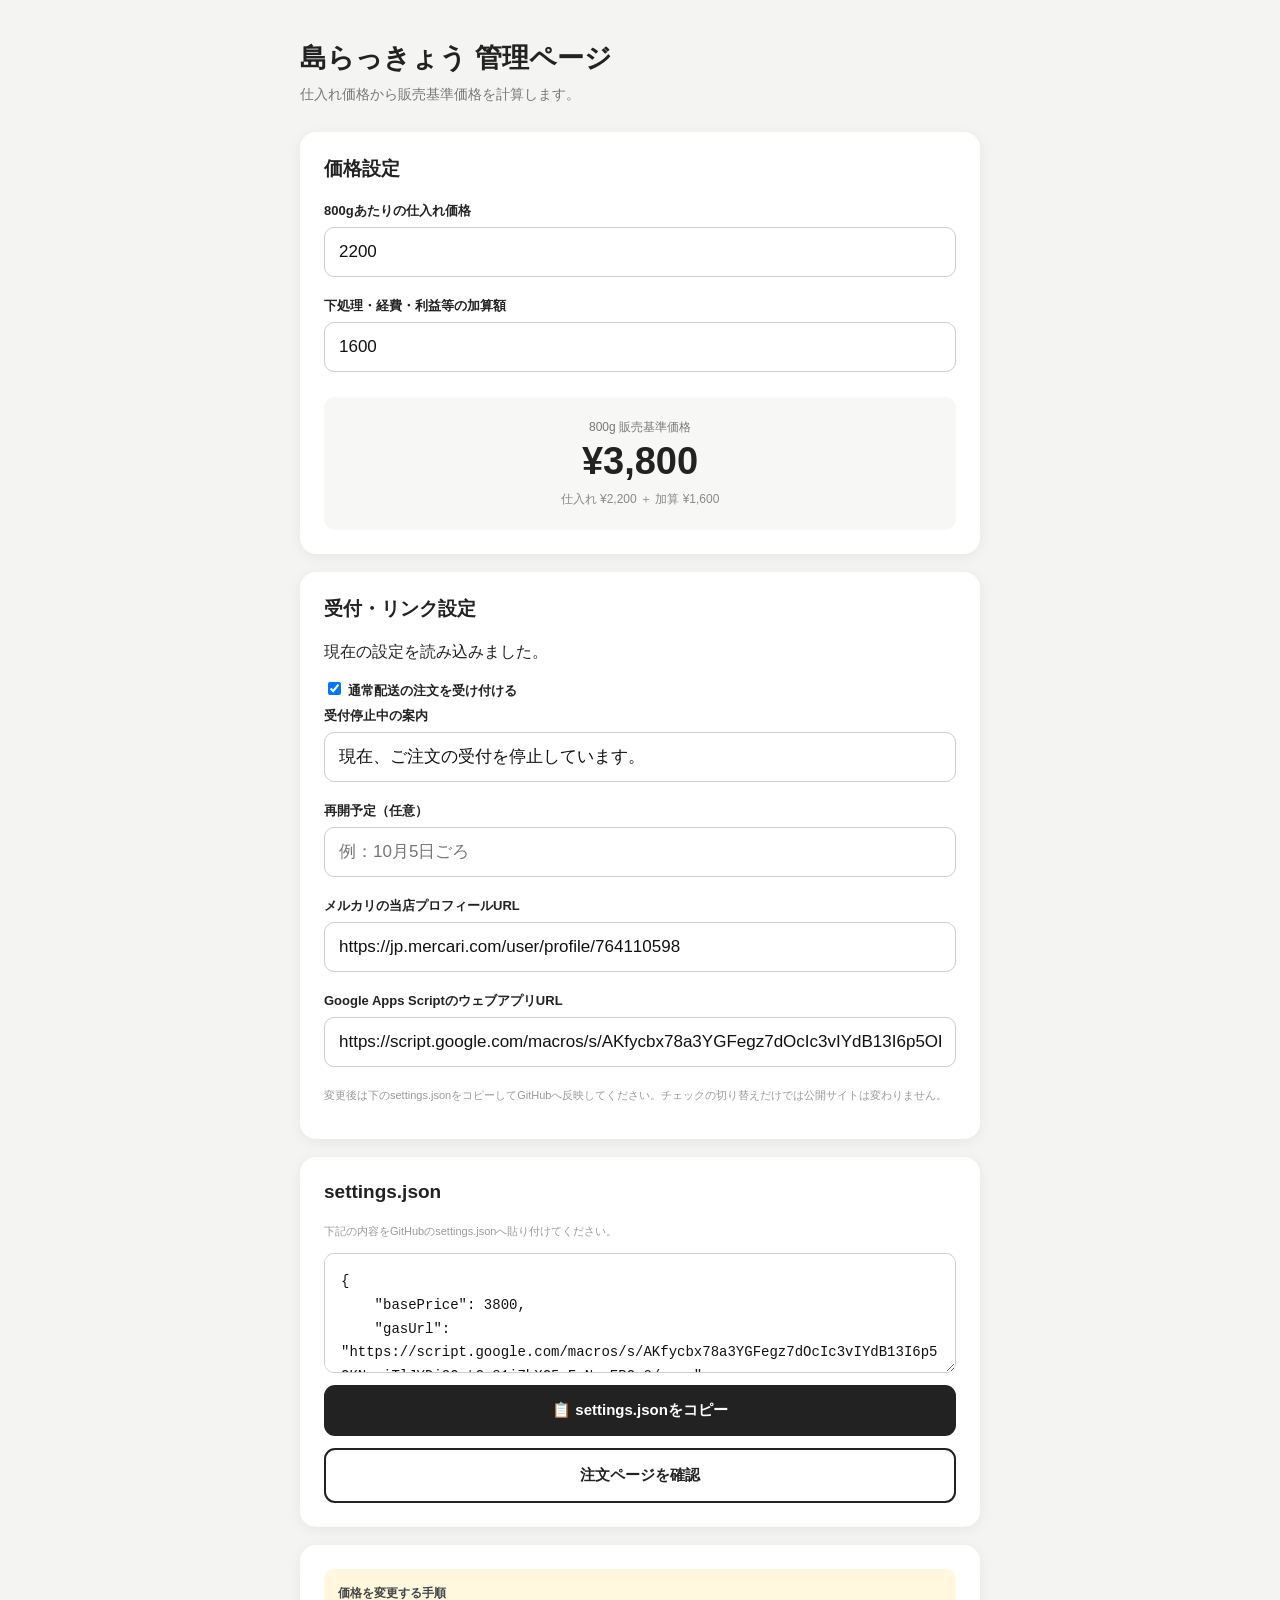
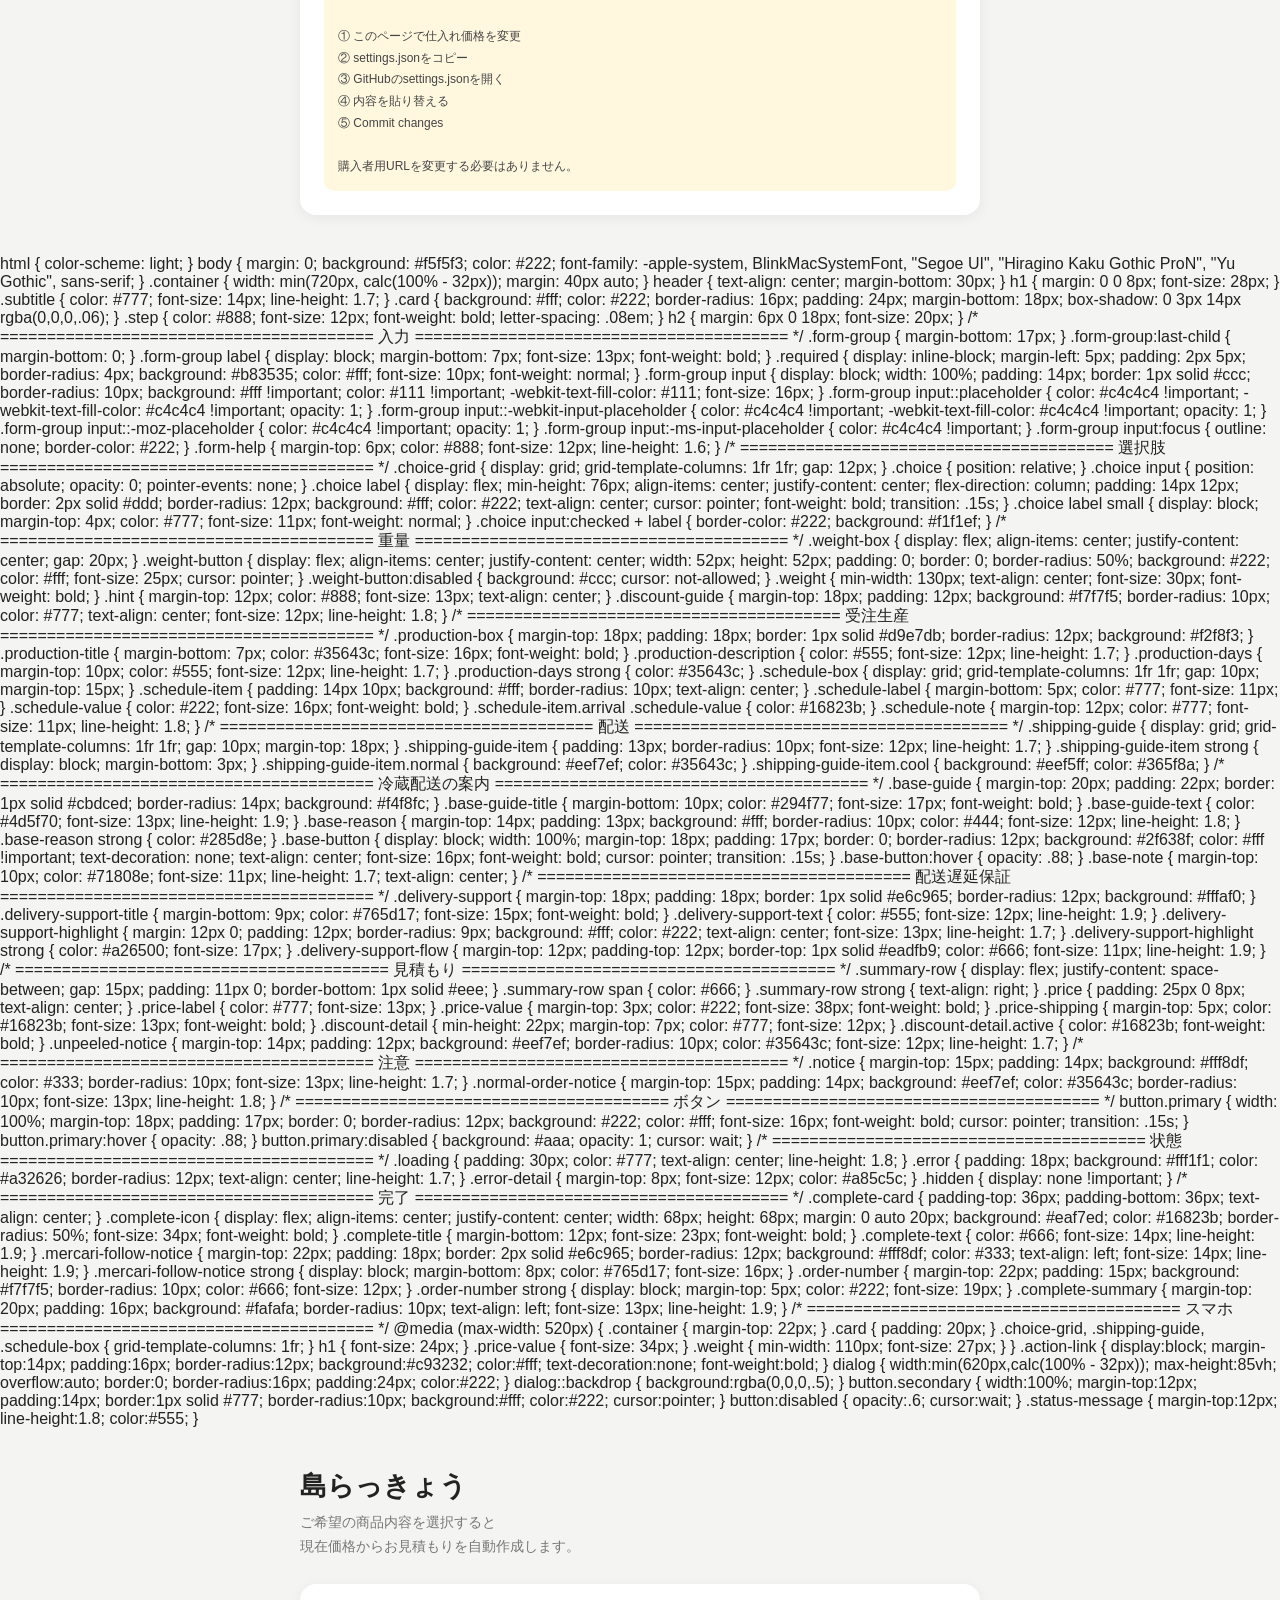
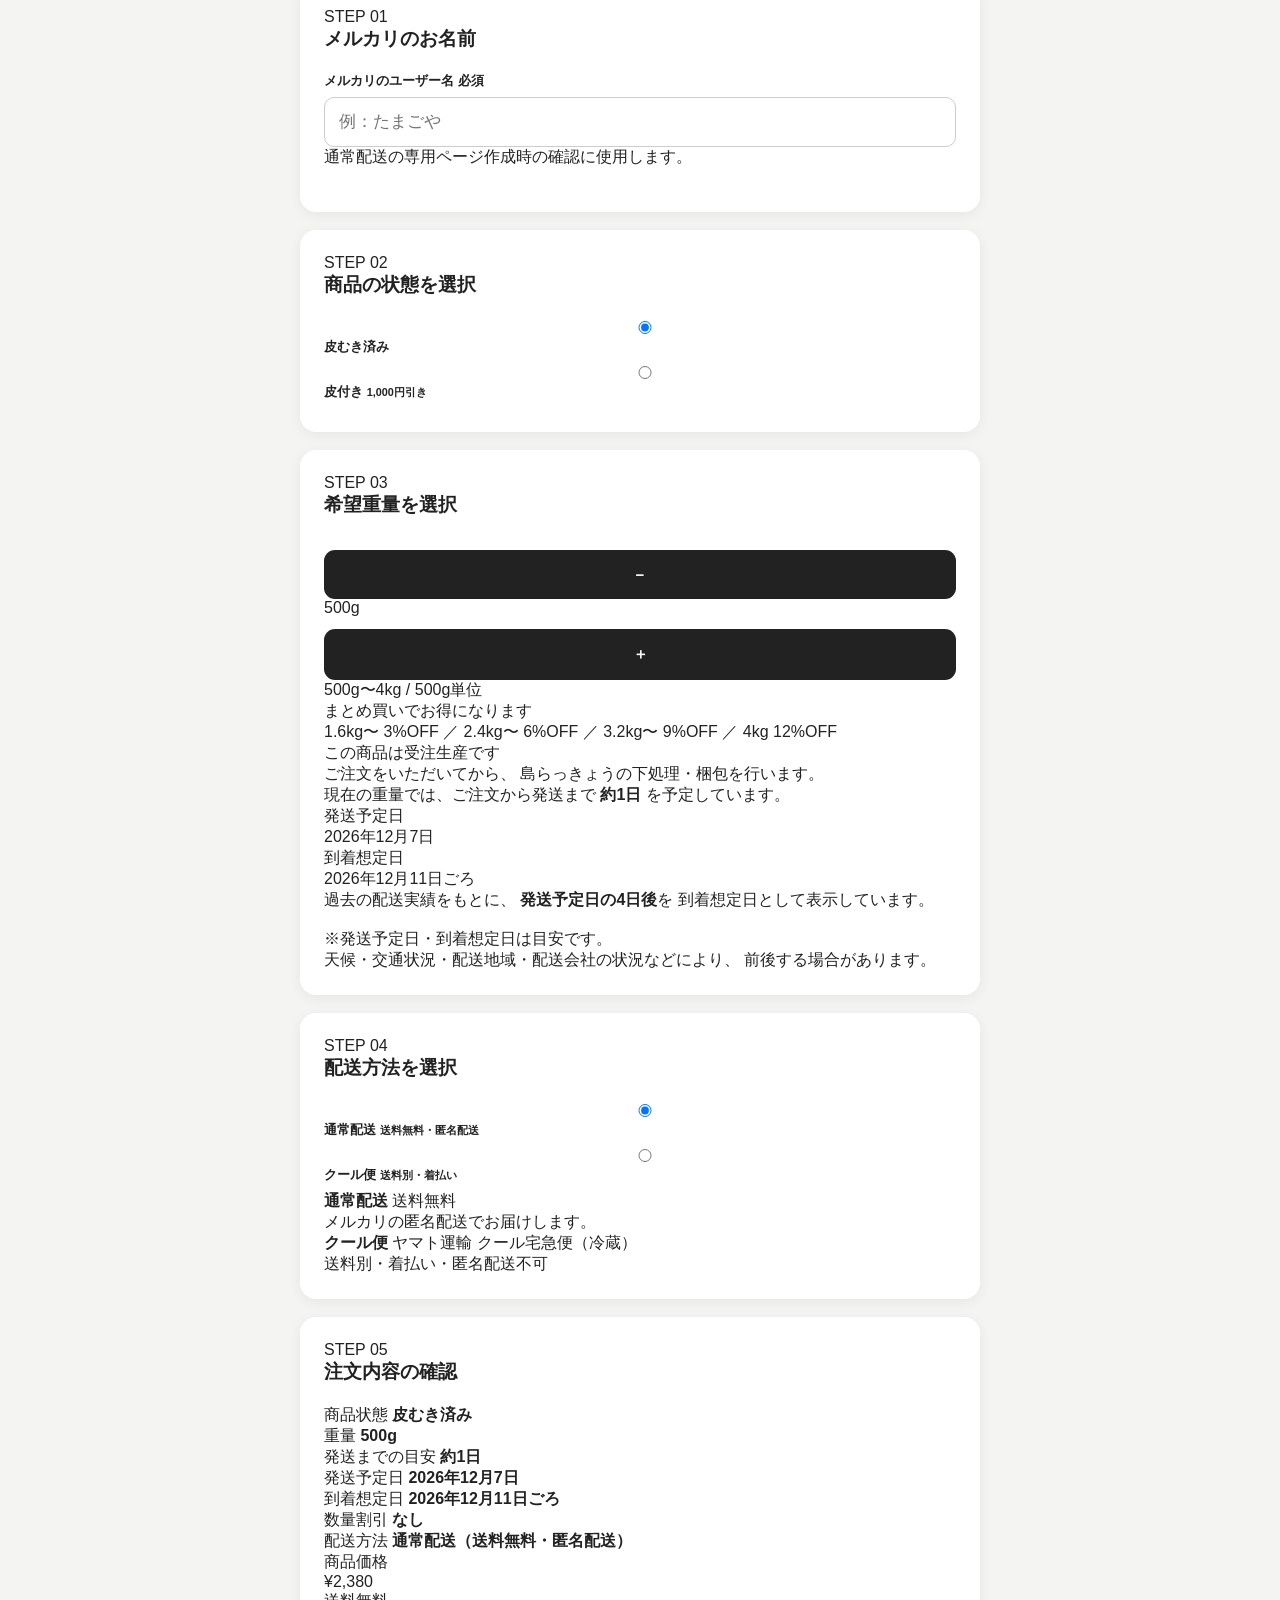
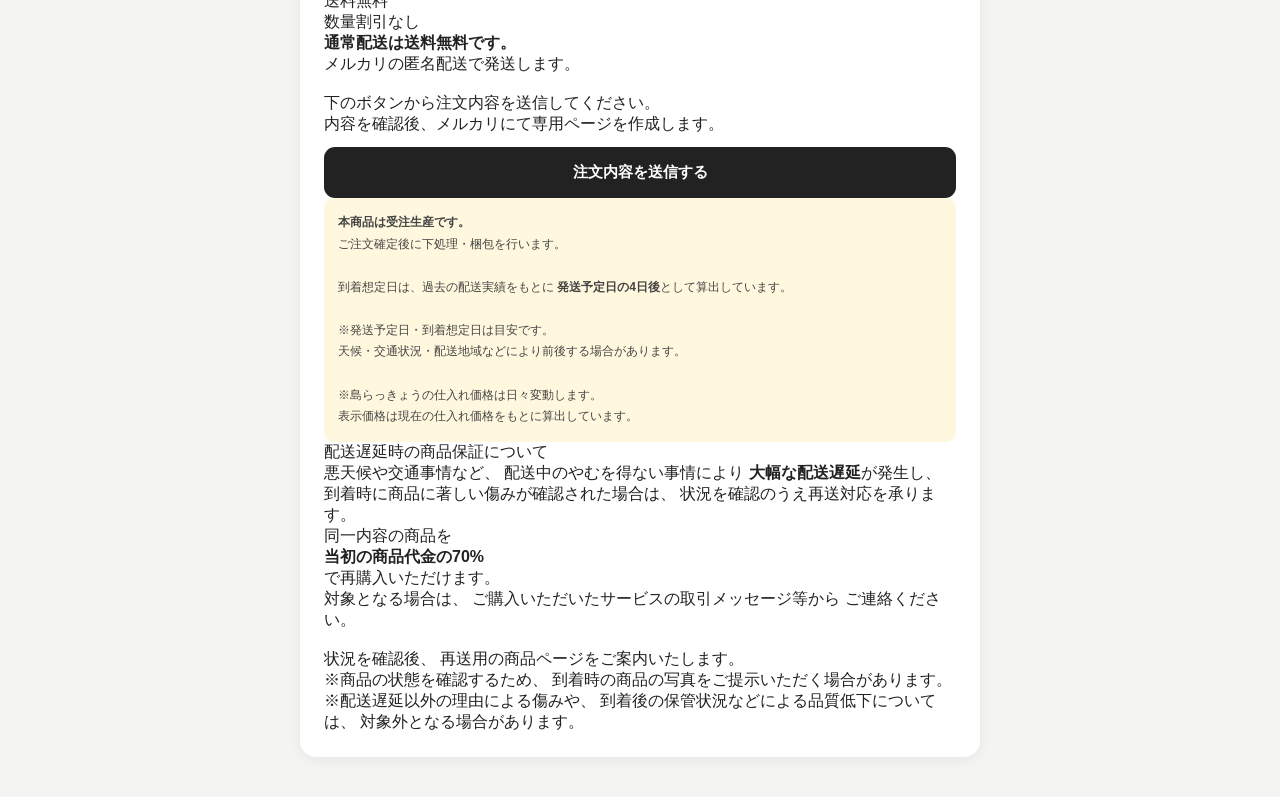
==== commit f25b0f96: "Update control.html" ====
--- a/control.html
+++ b/control.html
@@ -11,7 +11,600 @@
 
 * {
     box-sizing: border-box;
-}
+}<!DOCTYPE html>
+<html lang="ja">
+<head>
+<meta charset="UTF-8">
+<meta name="viewport" content="width=device-width, initial-scale=1.0">
+
+<title>島らっきょう 管理ページ</title>
+
+<style>
+    * {
+        box-sizing: border-box;
+    }
+
+    html {
+        color-scheme: light;
+    }
+
+    body {
+        margin: 0;
+        background: #f4f4f2;
+        color: #222;
+        font-family:
+            -apple-system,
+            BlinkMacSystemFont,
+            "Segoe UI",
+            "Hiragino Kaku Gothic ProN",
+            "Yu Gothic",
+            sans-serif;
+    }
+
+    .container {
+        width: min(680px, calc(100% - 32px));
+        margin: 40px auto;
+    }
+
+    header {
+        margin-bottom: 25px;
+    }
+
+    h1 {
+        margin: 0 0 7px;
+        font-size: 27px;
+    }
+
+    .subtitle {
+        color: #777;
+        font-size: 14px;
+        line-height: 1.7;
+    }
+
+    .card {
+        margin-bottom: 18px;
+        padding: 24px;
+        background: #fff;
+        border-radius: 16px;
+        box-shadow: 0 3px 14px rgba(0,0,0,.06);
+    }
+
+    h2 {
+        margin: 0 0 20px;
+        font-size: 19px;
+    }
+
+    .form-group {
+        margin-bottom: 20px;
+    }
+
+    label {
+        display: block;
+        margin-bottom: 7px;
+        font-size: 13px;
+        font-weight: bold;
+    }
+
+    input {
+        width: 100%;
+        padding: 14px;
+        border: 1px solid #ccc;
+        border-radius: 10px;
+        background: #fff;
+        color: #111;
+        font-size: 17px;
+    }
+
+    .help {
+        margin-top: 6px;
+        color: #999;
+        font-size: 11px;
+        line-height: 1.6;
+    }
+
+    .result {
+        margin-top: 25px;
+        padding: 22px;
+        background: #f7f7f5;
+        border-radius: 12px;
+        text-align: center;
+    }
+
+    .result-label {
+        color: #777;
+        font-size: 12px;
+    }
+
+    .result-price {
+        margin-top: 4px;
+        font-size: 38px;
+        font-weight: bold;
+    }
+
+    .calculation {
+        margin-top: 8px;
+        color: #888;
+        font-size: 12px;
+    }
+
+    textarea {
+        display: block;
+        width: 100%;
+        min-height: 120px;
+        padding: 16px;
+        border: 1px solid #ccc;
+        border-radius: 10px;
+        background: #fff !important;
+        color: #111 !important;
+        -webkit-text-fill-color: #111;
+        font-family: monospace;
+        font-size: 14px;
+        line-height: 1.7;
+        resize: vertical;
+    }
+
+    button {
+        width: 100%;
+        margin-top: 12px;
+        padding: 16px;
+        border: 0;
+        border-radius: 11px;
+        background: #222;
+        color: #fff;
+        font-size: 15px;
+        font-weight: bold;
+        cursor: pointer;
+    }
+
+    button.secondary {
+        border: 2px solid #222;
+        background: #fff;
+        color: #222;
+    }
+
+    .success {
+        margin-top: 10px;
+        color: #16823b;
+        font-size: 13px;
+        font-weight: bold;
+        text-align: center;
+    }
+
+    .notice {
+        padding: 14px;
+        background: #fff8df;
+        color: #444;
+        border-radius: 10px;
+        font-size: 12px;
+        line-height: 1.8;
+    }
+
+    .hidden {
+        display: none;
+    }
+
+    @media (max-width: 520px) {
+        .container {
+            margin-top: 22px;
+        }
+
+        .card {
+            padding: 20px;
+        }
+
+        .result-price {
+            font-size: 34px;
+        }
+    }
+</style>
+</head>
+
+<body>
+
+<div class="container">
+
+    <header>
+
+        <h1>
+            島らっきょう 管理ページ
+        </h1>
+
+        <div class="subtitle">
+            仕入れ価格から販売基準価格を計算します。
+        </div>
+
+    </header>
+
+
+    <section class="card">
+
+        <h2>
+            価格設定
+        </h2>
+
+
+        <div class="form-group">
+
+            <label for="costPrice">
+                800gあたりの仕入れ価格
+            </label>
+
+            <input
+                type="number"
+                id="costPrice"
+                value="2200"
+                min="0"
+                step="10"
+            >
+
+        </div>
+
+
+        <div class="form-group">
+
+            <label for="margin">
+                下処理・経費・利益等の加算額
+            </label>
+
+            <input
+                type="number"
+                id="margin"
+                value="1800"
+                min="0"
+                step="10"
+            >
+
+        </div>
+
+
+        <div class="result">
+
+            <div class="result-label">
+                800g 販売基準価格
+            </div>
+
+            <div
+                class="result-price"
+                id="basePriceDisplay"
+            >
+                ¥4,000
+            </div>
+
+            <div
+                class="calculation"
+                id="calculationDisplay"
+            ></div>
+
+        </div>
+
+    </section>
+
+
+    <section class="card">
+        <h2>受付・リンク設定</h2>
+        <p id="settingsLoadStatus">現在の設定を読み込んでいます…</p>
+        <label><input style="width:auto" type="checkbox" id="orderEnabled" checked> 通常配送の注文を受け付ける</label>
+        <div class="form-group"><label for="receptionMessage">受付停止中の案内</label><input id="receptionMessage" value="現在、ご注文の受付を停止しています。"></div>
+        <div class="form-group"><label for="reopenText">再開予定（任意）</label><input id="reopenText" placeholder="例：10月5日ごろ"></div>
+        <div class="form-group"><label for="mercariShopUrl">メルカリの当店プロフィールURL</label><input id="mercariShopUrl" type="url" placeholder="https://jp.mercari.com/user/profile/…"></div>
+        <div class="form-group"><label for="gasUrl">Google Apps ScriptのウェブアプリURL</label><input id="gasUrl" type="url"></div>
+        <p class="help">変更後は下のsettings.jsonをコピーしてGitHubへ反映してください。チェックの切り替えだけでは公開サイトは変わりません。</p>
+    </section>
+    <section class="card">
+
+        <h2>
+            settings.json
+        </h2>
+
+        <div class="help" style="margin-bottom:12px;">
+            下記の内容をGitHubのsettings.jsonへ貼り付けてください。
+        </div>
+
+
+        <textarea
+            id="settingsOutput"
+            readonly
+            spellcheck="false"
+        ></textarea>
+
+
+        <button
+            type="button"
+            onclick="copySettings()"
+        >
+            📋 settings.jsonをコピー
+        </button>
+
+
+        <button
+            class="secondary"
+            type="button"
+            onclick="openOrderPage()"
+        >
+            注文ページを確認
+        </button>
+
+
+        <div
+            class="success hidden"
+            id="copySuccess"
+        >
+            コピーしました！
+        </div>
+
+    </section>
+
+
+    <section class="card">
+
+        <div class="notice">
+            <strong>価格を変更する手順</strong><br><br>
+
+            ① このページで仕入れ価格を変更<br>
+            ② settings.jsonをコピー<br>
+            ③ GitHubのsettings.jsonを開く<br>
+            ④ 内容を貼り替える<br>
+            ⑤ Commit changes<br><br>
+
+            購入者用URLを変更する必要はありません。
+        </div>
+
+    </section>
+
+</div>
+
+
+<script>
+
+let loadedSettings = {};
+let settingsLoaded = false;
+
+const costInput =
+    document.getElementById(
+        "costPrice"
+    );
+
+
+const marginInput =
+    document.getElementById(
+        "margin"
+    );
+
+
+/* ========================================
+   基準価格
+======================================== */
+
+function calculateBasePrice() {
+
+    const cost =
+        Number(
+            costInput.value
+        ) || 0;
+
+
+    const margin =
+        Number(
+            marginInput.value
+        ) || 0;
+
+
+    return (
+        Math.round(
+            (cost + margin) / 10
+        ) * 10
+    );
+}
+
+
+/* ========================================
+   表示更新
+======================================== */
+
+function updatePrice() {
+
+    const cost =
+        Number(
+            costInput.value
+        ) || 0;
+
+
+    const margin =
+        Number(
+            marginInput.value
+        ) || 0;
+
+
+    const price =
+        calculateBasePrice();
+
+
+    document
+        .getElementById(
+            "basePriceDisplay"
+        )
+        .textContent =
+            "¥" +
+            price.toLocaleString();
+
+
+    document
+        .getElementById(
+            "calculationDisplay"
+        )
+        .textContent =
+            "仕入れ ¥" +
+            cost.toLocaleString() +
+            " ＋ 加算 ¥" +
+            margin.toLocaleString();
+
+
+    /*
+        JSON生成
+    */
+
+    const settings = {
+        ...loadedSettings,
+        basePrice: price,
+        gasUrl: document.getElementById("gasUrl").value.trim(),
+        orderEnabled: document.getElementById("orderEnabled").checked,
+        receptionMessage: document.getElementById("receptionMessage").value.trim(),
+        reopenText: document.getElementById("reopenText").value.trim(),
+        mercariShopUrl: document.getElementById("mercariShopUrl").value.trim()
+    };
+
+
+    document
+        .getElementById(
+            "settingsOutput"
+        )
+        .value =
+            JSON.stringify(
+                settings,
+                null,
+                4
+            );
+}
+
+
+/* ========================================
+   コピー
+======================================== */
+
+async function copySettings() {
+    if (!settingsLoaded) { alert("設定の読込み完了後にコピーしてください。"); return; }
+    if (!document.getElementById("gasUrl").value.trim()) { alert("注文送信先URLを入力してください。"); return; }
+
+
+    const text =
+        document
+            .getElementById(
+                "settingsOutput"
+            )
+            .value;
+
+
+    try {
+
+        await navigator
+            .clipboard
+            .writeText(
+                text
+            );
+
+    } catch (error) {
+
+        const textarea =
+            document.getElementById(
+                "settingsOutput"
+            );
+
+
+        textarea.focus();
+        textarea.select();
+
+        document.execCommand(
+            "copy"
+        );
+
+    }
+
+
+    document
+        .getElementById(
+            "copySuccess"
+        )
+        .classList
+        .remove(
+            "hidden"
+        );
+
+
+    setTimeout(
+        () => {
+
+            document
+                .getElementById(
+                    "copySuccess"
+                )
+                .classList
+                .add(
+                    "hidden"
+                );
+
+        },
+        2000
+    );
+}
+
+
+/* ========================================
+   注文ページ確認
+======================================== */
+
+function openOrderPage() {
+
+    const orderURL =
+        new URL(
+            "./order.html",
+            window.location.href
+        );
+
+
+    window.open(
+        orderURL.href,
+        "_blank"
+    );
+}
+
+
+/* ========================================
+   入力
+======================================== */
+
+costInput.addEventListener(
+    "input",
+    updatePrice
+);
+
+
+marginInput.addEventListener(
+    "input",
+    updatePrice
+);
+
+
+/* ========================================
+   初期化
+======================================== */
+
+async function loadCurrentSettings() {
+    try {
+        const response = await fetch("./settings.json?t=" + Date.now(), {cache:"no-store"});
+        if (!response.ok) throw new Error("設定を取得できませんでした。");
+        loadedSettings = await response.json();
+        marginInput.value = Number(loadedSettings.basePrice) - Number(costInput.value);
+        for (const id of ["gasUrl", "receptionMessage", "reopenText", "mercariShopUrl"]) {
+            document.getElementById(id).value = loadedSettings[id] || "";
+        }
+        document.getElementById("orderEnabled").checked = loadedSettings.orderEnabled !== false;
+        settingsLoaded = true;
+        document.getElementById("settingsLoadStatus").textContent = "現在の設定を読み込みました。";
+        updatePrice();
+    } catch (error) {
+        document.getElementById("settingsLoadStatus").textContent = "設定の読込みに失敗しました。再読み込みしてください。";
+    }
+}
+for (const id of ["gasUrl", "orderEnabled", "receptionMessage", "reopenText", "mercariShopUrl"]) {
+    document.getElementById(id).addEventListener("input", updatePrice);
+}
+loadCurrentSettings();
+
+</script>
+
+</body>
+</html>
+
 
 html {
     color-scheme: light;
